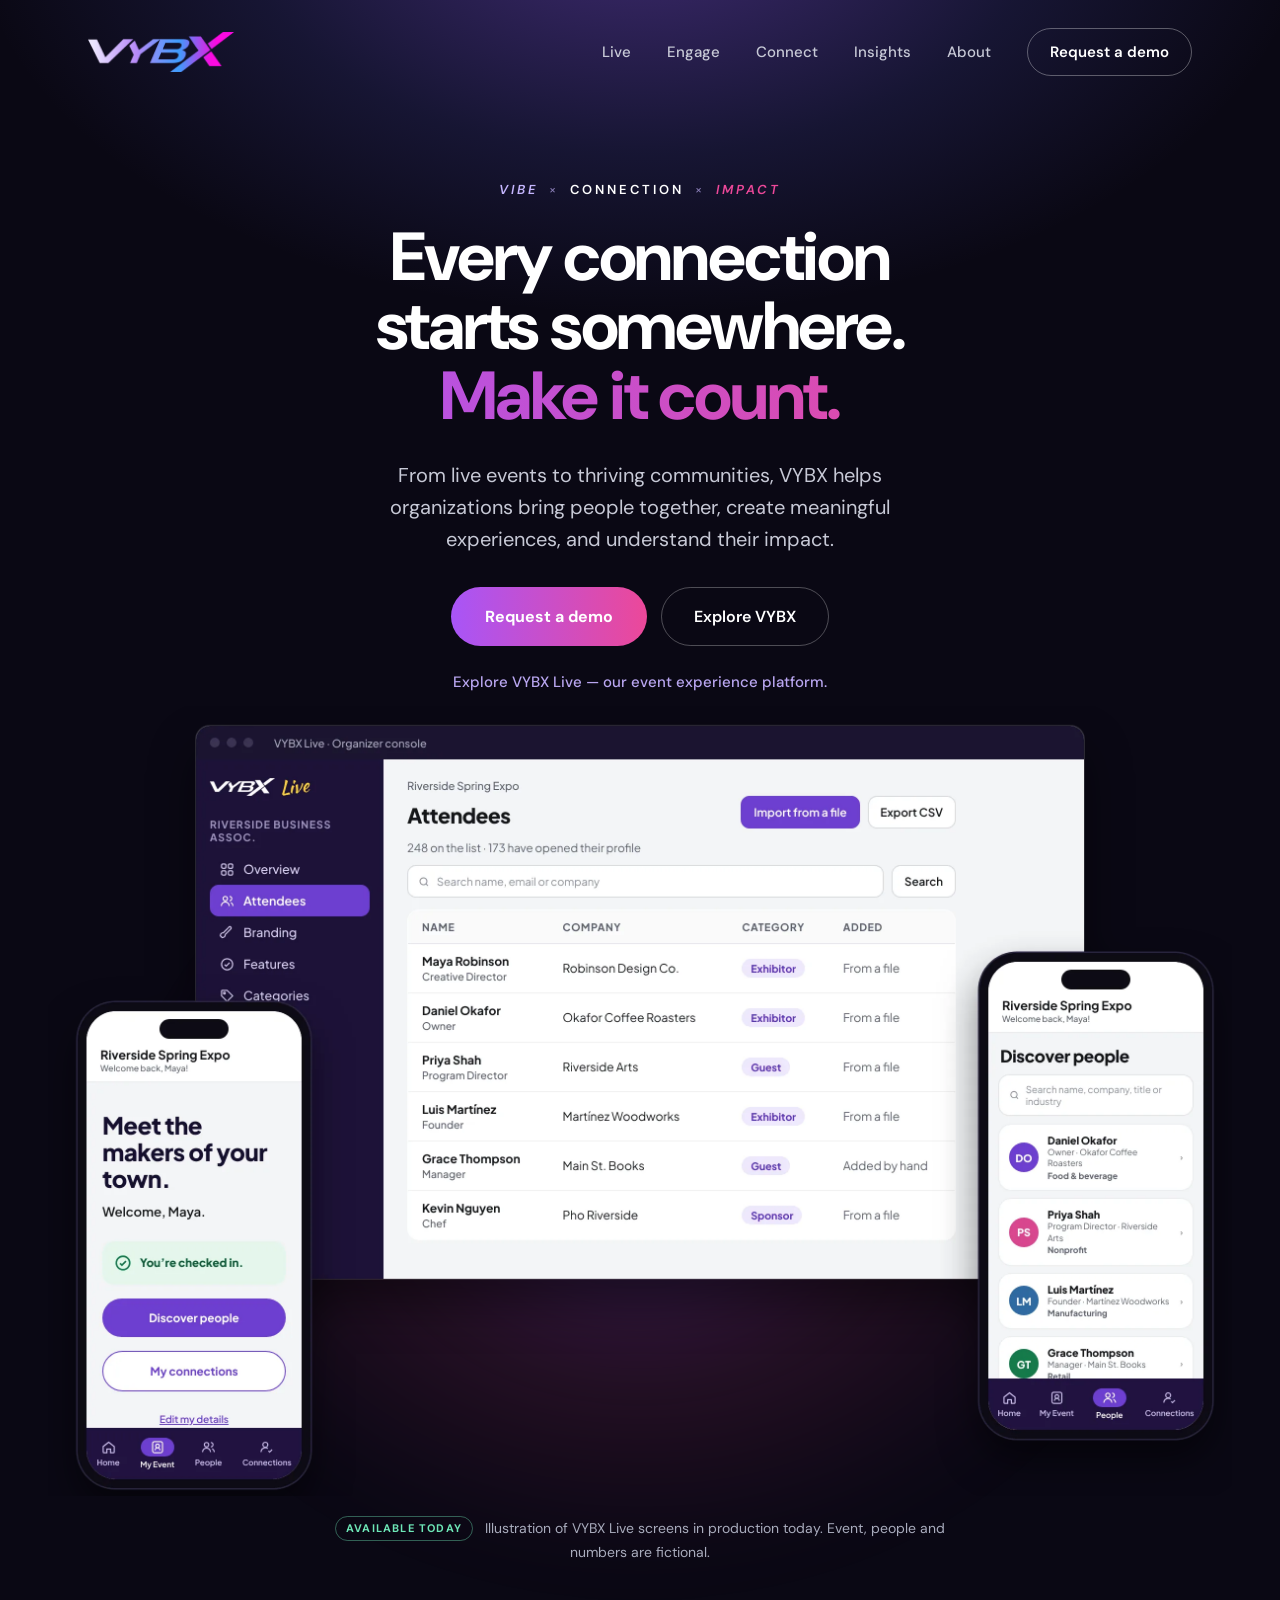
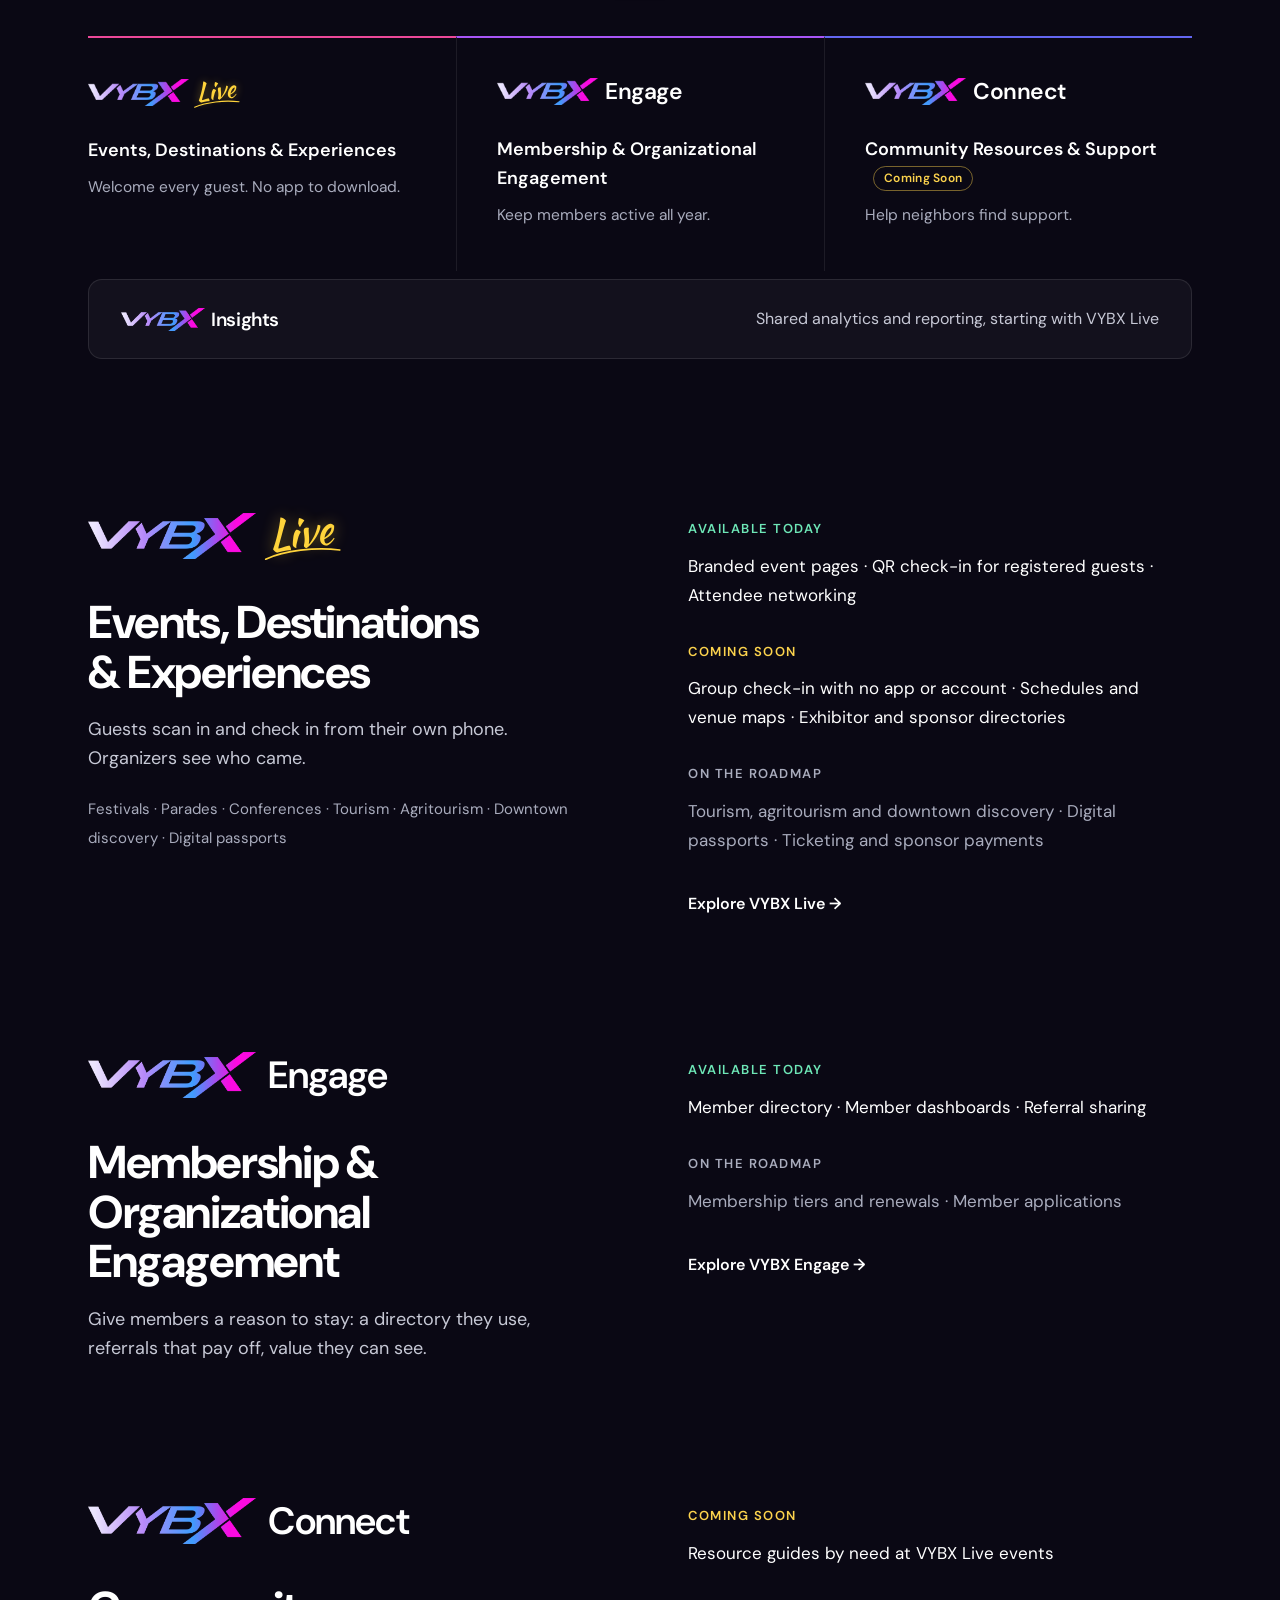
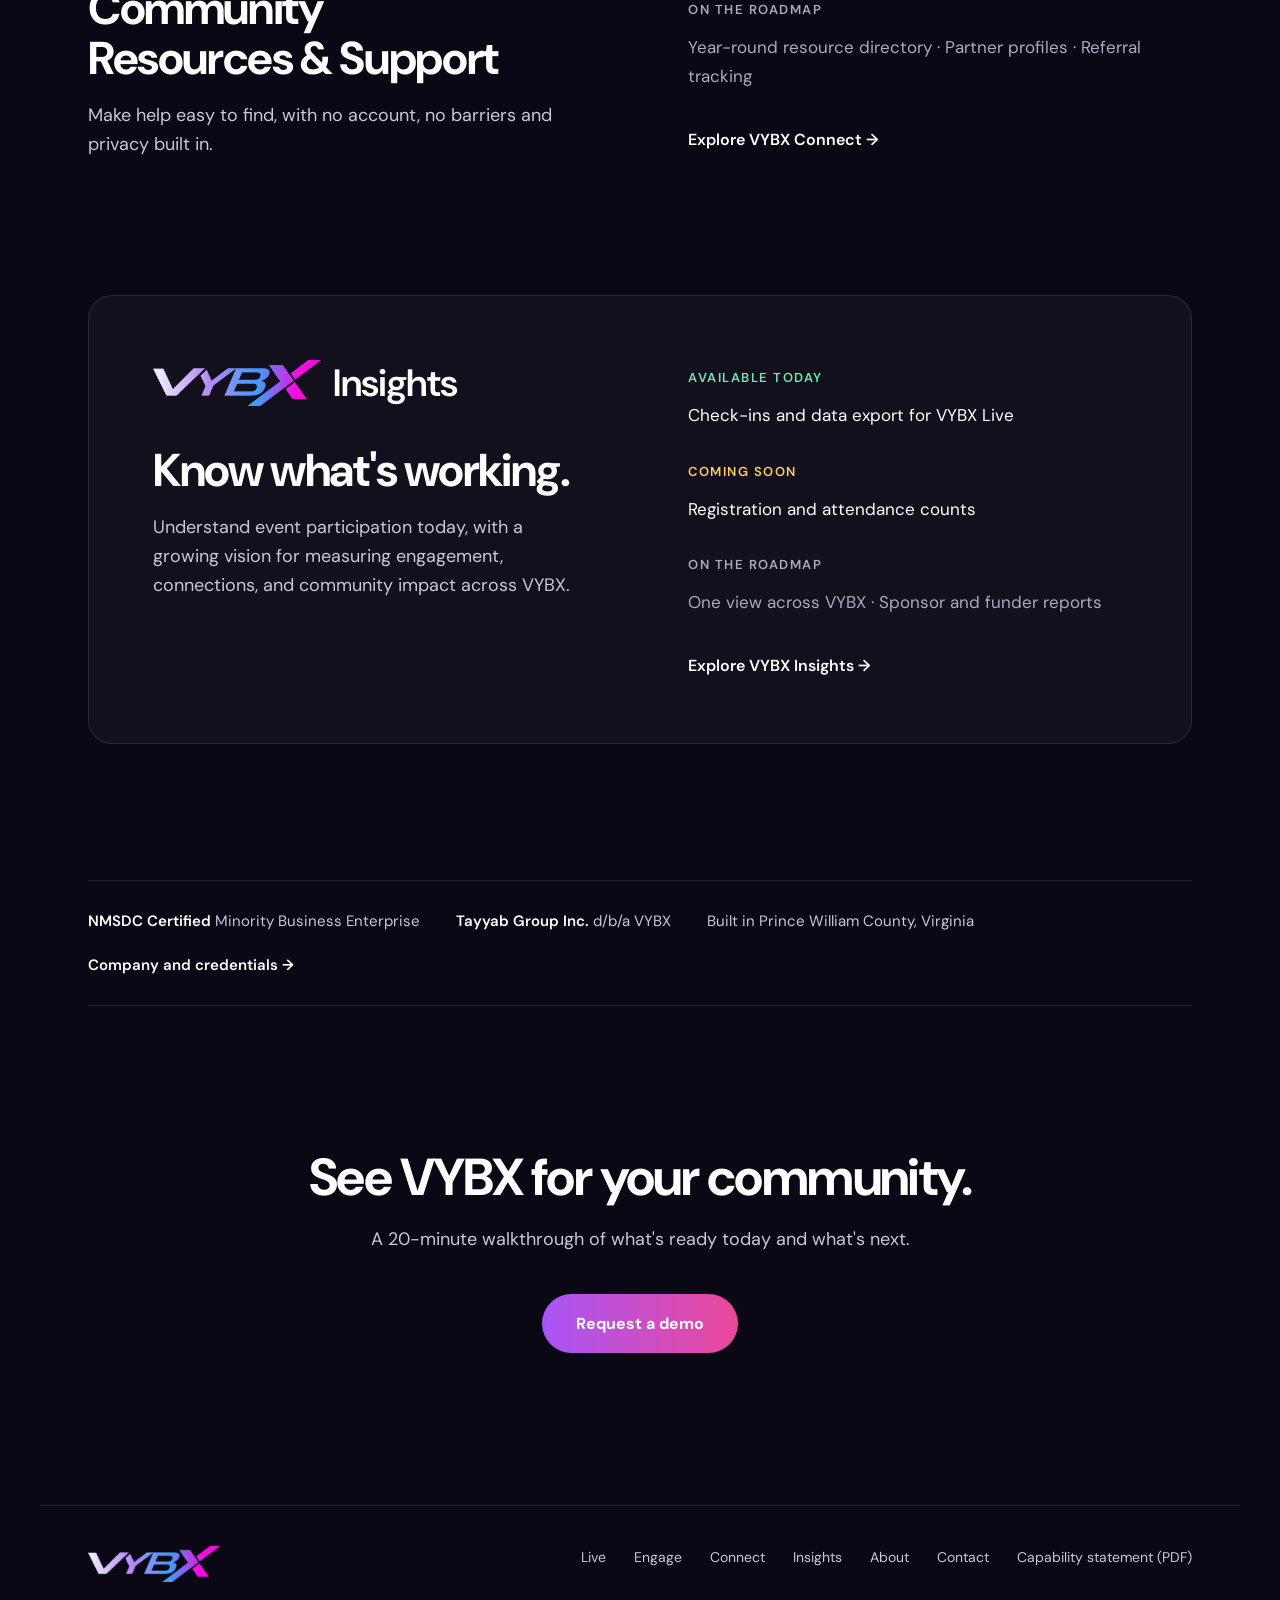
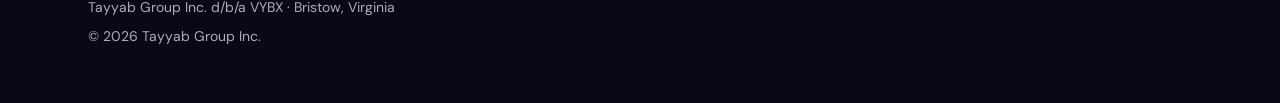
==== index.html @ 50c78f22 "Homepage eyebrow: Vibe × Connection × Impact Co-Authored-By: Claude Opus 5.5 <noreply@anthropic.com>" ====
<!DOCTYPE html>
<html lang="en">
<head>
<meta charset="UTF-8">
<meta name="viewport" content="width=device-width, initial-scale=1.0">
<title>VYBX — Every connection starts somewhere</title>
<meta name="description" content="From live events to thriving communities, VYBX helps organizations bring people together, create meaningful experiences, and understand their impact.">
<link rel="canonical" href="https://www.getvybx.com/">
<meta property="og:site_name" content="VYBX">
<meta property="og:title" content="VYBX — Every connection starts somewhere">
<meta property="og:description" content="From live events to thriving communities, VYBX helps organizations bring people together, create meaningful experiences, and understand their impact.">
<meta property="og:url" content="https://www.getvybx.com/">
<meta property="og:type" content="website">
<meta property="og:image" content="https://www.getvybx.com/og-image.png">
<meta property="og:image:width" content="1200">
<meta property="og:image:height" content="630">
<meta name="twitter:card" content="summary_large_image">
<meta name="twitter:title" content="VYBX — Every connection starts somewhere">
<meta name="twitter:description" content="From live events to thriving communities, VYBX helps organizations bring people together, create meaningful experiences, and understand their impact.">
<meta name="twitter:image" content="https://www.getvybx.com/og-image.png">
<meta name="theme-color" content="#0A0814">
<link rel="preconnect" href="https://fonts.googleapis.com">
<link rel="preconnect" href="https://fonts.gstatic.com" crossorigin>
<link href="https://fonts.googleapis.com/css2?family=DM+Sans:ital,opsz,wght@0,9..40,400;0,9..40,500;0,9..40,600;0,9..40,700;1,9..40,600&family=Kaushan+Script&display=swap" rel="stylesheet">
<link rel="stylesheet" href="/assets/site.css">
</head>
<body>
<a class="skip" href="#main">Skip to content</a>
<header class="site-header">
<div class="wrap">
<a class="brand" href="/" aria-label="VYBX home"><img src="/assets/brand/compact/vybx-main-compact.png" alt="VYBX" width="1200" height="328"></a>
<nav class="nav" aria-label="Main">
<a href="/live/">Live</a>
<a href="/engage/">Engage</a>
<a href="/connect/">Connect</a>
<a href="/insights/">Insights</a>
<a href="/about/">About</a>
<a class="btn-outline" href="/contact/">Request a demo</a>
</nav>
<button class="menu-btn" type="button" aria-label="Open menu" aria-controls="menu" aria-expanded="false" data-menu-open>
<svg width="20" height="14" viewBox="0 0 20 14" aria-hidden="true"><path d="M1 1h18M1 7h18M1 13h18" stroke="currentColor" stroke-width="1.8" stroke-linecap="round" fill="none"/></svg>
</button>
</div>
</header>
<div class="mobile-menu" id="menu" data-open="false" role="dialog" aria-modal="true" aria-label="Menu">
<div class="top">
<a class="brand" href="/" aria-label="VYBX home"><img src="/assets/brand/compact/vybx-main-compact.png" alt="VYBX" width="1200" height="328"></a>
<button class="menu-btn" type="button" aria-label="Close menu" data-menu-close style="display:inline-flex">
<svg width="16" height="16" viewBox="0 0 16 16" aria-hidden="true"><path d="M2 2l12 12M14 2L2 14" stroke="currentColor" stroke-width="1.8" stroke-linecap="round" fill="none"/></svg>
</button>
</div>
<nav aria-label="Mobile">
<a href="/live/"><span class="lockup" style="font-size:24px"><img src="/assets/brand/compact/vybx-main-compact.png" alt="VYBX"><span class="live-word"><span>Live</span><svg viewBox="0 0 100 16" preserveAspectRatio="none" aria-hidden="true"><path d="M3 12 C 28 3, 66 1, 97 7" fill="none" stroke="currentColor" stroke-width="2.2" stroke-linecap="round"/></svg></span></span><small>Events, Destinations &amp; Experiences</small></a>
<a href="/engage/"><span class="lockup" style="font-size:24px"><img src="/assets/brand/compact/vybx-main-compact.png" alt="VYBX"><span class="name">Engage</span></span><small>Membership &amp; Organizational Engagement</small></a>
<a href="/connect/"><span class="lockup" style="font-size:24px"><img src="/assets/brand/compact/vybx-main-compact.png" alt="VYBX"><span class="name">Connect</span></span><small>Community Resources &amp; Support</small></a>
<a href="/insights/"><span class="lockup" style="font-size:24px"><img src="/assets/brand/compact/vybx-main-compact.png" alt="VYBX"><span class="name">Insights</span></span><small>Shared analytics and reporting</small></a>
<a href="/about/">About VYBX</a>
</nav>
<a class="btn" href="/contact/" style="display:flex;height:56px;margin-top:24px">Request a demo</a>
</div>
<main id="main">

<section class="hero">
<div class="wrap">
<p class="eyebrow vce" aria-label="Vibe times connection times impact"><em class="v">Vibe</em><span class="x" aria-hidden="true">×</span><span class="c">Connection</span><span class="x" aria-hidden="true">×</span><em class="i">Impact</em></p>
<h1>Every connection starts somewhere.<span class="grad">Make it count.</span></h1>
<p class="lede">From live events to thriving communities, VYBX helps organizations bring people together, create meaningful experiences, and understand their impact.</p>
<div class="actions">
<a class="btn" href="/contact/">Request a demo</a>
<a class="btn-ghost" href="#solutions">Explore VYBX</a>
</div>
</div>
</section>

<section class="showcase" aria-label="VYBX Live product illustration">
<div class="wrap">
<p class="showcase-intro">Explore VYBX Live — our event experience platform.</p>
<figure>
<picture>
<source media="(max-width: 860px)" srcset="/assets/showcase/mob.webp" width="1520" height="1240">
<img src="/assets/showcase/desk.webp" width="2400" height="1600" alt="VYBX Live organizer attendee list with import, export and categories, beside phones showing an attendee's checked-in event home and the Discover people directory" fetchpriority="high" decoding="async">
</picture>
<figcaption><span class="cap-tag">Available Today</span> Illustration of VYBX Live screens in production today. Event, people and numbers are fictional.</figcaption>
</figure>
</div>
</section>

<section class="platform" id="solutions" aria-label="VYBX solutions">
<div class="wrap">
<div class="strip">
<a class="c-live" href="/live/"><span class="lockup"><img src="/assets/brand/compact/vybx-main-compact.png" alt="VYBX"><span class="live-word"><span>Live</span><svg viewBox="0 0 100 16" preserveAspectRatio="none" aria-hidden="true"><path d="M3 12 C 28 3, 66 1, 97 7" fill="none" stroke="currentColor" stroke-width="2.2" stroke-linecap="round"/></svg></span></span><p class="t">Events, Destinations &amp; Experiences</p><p class="d">Welcome every guest. No app to download.</p></a>
<a class="c-engage" href="/engage/"><span class="lockup"><img src="/assets/brand/compact/vybx-main-compact.png" alt="VYBX"><span class="name">Engage</span></span><p class="t">Membership &amp; Organizational Engagement</p><p class="d">Keep members active all year.</p></a>
<a class="c-connect" href="/connect/"><span class="lockup"><img src="/assets/brand/compact/vybx-main-compact.png" alt="VYBX"><span class="name">Connect</span></span><p class="t">Community Resources &amp; Support <span class="tag soon">Coming Soon</span></p><p class="d">Help neighbors find support.</p></a>
</div>
<a class="insights-bar" href="/insights/"><span class="lockup" style="font-size:20px"><img src="/assets/brand/compact/vybx-main-compact.png" alt="VYBX"><span class="name">Insights</span></span><span class="d">Shared analytics and reporting, starting with VYBX Live</span></a>
</div>
</section>

<section class="solution" id="live">
<div class="wrap">
<div>
<span class="lockup"><img src="/assets/brand/compact/vybx-main-compact.png" alt="VYBX"><span class="live-word"><span>Live</span><svg viewBox="0 0 100 16" preserveAspectRatio="none" aria-hidden="true"><path d="M3 12 C 28 3, 66 1, 97 7" fill="none" stroke="currentColor" stroke-width="2.2" stroke-linecap="round"/></svg></span></span>
<h2>Events, Destinations &amp; Experiences</h2>
<p class="lede">Guests scan in and check in from their own phone. Organizers see who came.</p>
<p class="uses">Festivals · Parades · Conferences · Tourism · Agritourism · Downtown discovery · Digital passports</p>
</div>
<div class="status">
<p class="label today">Available Today</p>
<p class="line">Branded event pages · QR check-in for registered guests · Attendee networking</p>
<div class="gap"></div>
<p class="label soon">Coming Soon</p>
<p class="line">Group check-in with no app or account · Schedules and venue maps · Exhibitor and sponsor directories</p>
<div class="gap"></div>
<p class="label next">On the Roadmap</p>
<p class="line next">Tourism, agritourism and downtown discovery · Digital passports · Ticketing and sponsor payments</p>
<a class="text-link more" href="/live/">Explore VYBX Live →</a>
</div>
</div>
</section>

<section class="solution" id="engage">
<div class="wrap">
<div>
<span class="lockup"><img src="/assets/brand/compact/vybx-main-compact.png" alt="VYBX"><span class="name">Engage</span></span>
<h2>Membership &amp; Organizational Engagement</h2>
<p class="lede">Give members a reason to stay: a directory they use, referrals that pay off, value they can see.</p>
</div>
<div class="status">
<p class="label today">Available Today</p>
<p class="line">Member directory · Member dashboards · Referral sharing</p>
<div class="gap"></div>
<p class="label next">On the Roadmap</p>
<p class="line next">Membership tiers and renewals · Member applications</p>
<a class="text-link more" href="/engage/">Explore VYBX Engage →</a>
</div>
</div>
</section>

<section class="solution" id="connect">
<div class="wrap">
<div>
<span class="lockup"><img src="/assets/brand/compact/vybx-main-compact.png" alt="VYBX"><span class="name">Connect</span></span>
<h2>Community Resources &amp; Support</h2>
<p class="lede">Make help easy to find, with no account, no barriers and privacy built in.</p>
</div>
<div class="status">
<p class="label soon">Coming Soon</p>
<p class="line">Resource guides by need at VYBX Live events</p>
<div class="gap"></div>
<p class="label next">On the Roadmap</p>
<p class="line next">Year-round resource directory · Partner profiles · Referral tracking</p>
<a class="text-link more" href="/connect/">Explore VYBX Connect →</a>
</div>
</div>
</section>

<section class="solution" id="insights">
<div class="wrap panel" style="max-width:1104px">
<div>
<span class="lockup"><img src="/assets/brand/compact/vybx-main-compact.png" alt="VYBX"><span class="name">Insights</span></span>
<h2>Know what's working.</h2>
<p class="lede">Understand event participation today, with a growing vision for measuring engagement, connections, and community impact across VYBX.</p>
</div>
<div class="status">
<p class="label today">Available Today</p>
<p class="line">Check-ins and data export for VYBX Live</p>
<div class="gap"></div>
<p class="label soon">Coming Soon</p>
<p class="line">Registration and attendance counts</p>
<div class="gap"></div>
<p class="label next">On the Roadmap</p>
<p class="line next">One view across VYBX · Sponsor and funder reports</p>
<a class="text-link more" href="/insights/">Explore VYBX Insights →</a>
</div>
</div>
</section>

<section class="creds" aria-label="Company credentials">
<div class="wrap">
<div>
<ul>
<li><strong>NMSDC Certified</strong> Minority Business Enterprise</li>
<li><strong>Tayyab Group Inc.</strong> d/b/a VYBX</li>
<li>Built in Prince William County, Virginia</li>
</ul>
<a class="text-link" href="/about/" style="font-size:15px">Company and credentials →</a>
</div>
</div>
</section>

<section class="closing">
<div class="wrap">
<h2>See VYBX for your community.</h2>
<p>A 20-minute walkthrough of what's ready today and what's next.</p>
<a class="btn" href="/contact/">Request a demo</a>
</div>
</section>

</main>
<footer class="site-footer">
<div class="wrap">
<div class="who">
<img src="/assets/brand/compact/vybx-main-compact.png" alt="VYBX">
<p>Tayyab Group Inc. d/b/a VYBX · Bristow, Virginia</p>
<p style="margin-top:6px">© 2026 Tayyab Group Inc.</p>
</div>
<nav aria-label="Footer">
<a href="/live/">Live</a>
<a href="/engage/">Engage</a>
<a href="/connect/">Connect</a>
<a href="/insights/">Insights</a>
<a href="/about/">About</a>
<a href="/contact/">Contact</a>
<a href="/capability-statement.pdf">Capability statement (PDF)</a>
</nav>
</div>
</footer>
<script>
(function () {
  var menu = document.getElementById('menu');
  var openBtn = document.querySelector('[data-menu-open]');
  var closeBtn = document.querySelector('[data-menu-close]');
  function set(open) {
    menu.setAttribute('data-open', open ? 'true' : 'false');
    openBtn.setAttribute('aria-expanded', open ? 'true' : 'false');
    document.body.style.overflow = open ? 'hidden' : '';
    (open ? closeBtn : openBtn).focus();
  }
  openBtn.addEventListener('click', function () { set(true); });
  closeBtn.addEventListener('click', function () { set(false); });
  menu.addEventListener('click', function (e) { if (e.target.closest('a')) set(false); });
  document.addEventListener('keydown', function (e) { if (e.key === 'Escape' && menu.getAttribute('data-open') === 'true') set(false); });
})();
</script>
</body>
</html>
---- assets/site.css ----
/* VYBX marketing site — shared styles */
*, *::before, *::after { box-sizing: border-box; }
html { -webkit-text-size-adjust: 100%; scroll-behavior: smooth; }
body {
  margin: 0;
  font-family: 'DM Sans', system-ui, -apple-system, 'Segoe UI', sans-serif;
  color: #ffffff;
  background: #0A0814;
  line-height: 1.6;
}
body::before {
  content: ""; position: absolute; inset: 0 0 auto 0; height: 900px; z-index: -1; pointer-events: none;
  background: radial-gradient(ellipse 70% 60% at 50% -10%, rgba(139,92,246,0.42) 0%, rgba(99,102,241,0.14) 45%, transparent 75%);
}
img { max-width: 100%; }
a { color: #C7C9D6; text-decoration: none; }
a:hover { color: #ffffff; }
a:focus-visible, button:focus-visible { outline: 2px solid #C4B5FD; outline-offset: 3px; border-radius: 6px; }
h1, h2, h3 { margin: 0; text-wrap: balance; }
p { margin: 0; }

.wrap { max-width: 1200px; margin: 0 auto; padding: 0 48px; }
.muted { color: #C7C9D6; }
.quiet { color: #A9ACBD; }
.skip { position: absolute; left: -9999px; top: 8px; background: #fff; color: #14101F; padding: 10px 16px; border-radius: 8px; z-index: 10; }
.skip:focus { left: 16px; }

/* Header */
.site-header .wrap { display: flex; align-items: center; justify-content: space-between; gap: 24px; padding-top: 28px; padding-bottom: 28px; }
.brand img { height: 40px; width: auto; display: block; }
.nav { display: flex; align-items: center; gap: 36px; font-size: 15px; font-weight: 500; }
.nav a[aria-current="page"] { color: #ffffff; }
.btn-outline { color: #ffffff; padding: 11px 22px; border-radius: 999px; border: 1px solid rgba(255,255,255,0.32); font-weight: 600; }
.btn-outline:hover { border-color: rgba(255,255,255,0.6); }
.menu-btn { display: none; width: 48px; height: 48px; border-radius: 999px; border: 1px solid rgba(255,255,255,0.22); background: transparent; color: #fff; align-items: center; justify-content: center; cursor: pointer; }
.menu-btn svg { display: block; }

/* Mobile menu */
.mobile-menu { display: none; }
.mobile-menu[data-open="true"] { display: flex; }
.mobile-menu { position: fixed; inset: 0; z-index: 20; background: #0A0814; flex-direction: column; padding: 20px 20px 32px 24px; overflow-y: auto; }
.mobile-menu .top { display: flex; align-items: center; justify-content: space-between; }
.mobile-menu nav { margin-top: 28px; display: flex; flex-direction: column; flex: 1; }
.mobile-menu nav a { padding: 20px 0; border-bottom: 1px solid rgba(255,255,255,0.10); color: #fff; }
.mobile-menu nav a:last-child { border-bottom: 0; }
.mobile-menu nav small { display: block; margin-top: 10px; font-size: 15px; color: #A9ACBD; }

/* Lockups */
.lockup { display: inline-flex; align-items: center; gap: 0.3em; line-height: 1; font-size: 24px; }
.lockup img { height: 1.15em; width: auto; display: block; }
.lockup .name { font-weight: 600; letter-spacing: -0.02em; font-size: 0.95em; }
.live-word { position: relative; display: inline-block; color: #FFD43B; padding-bottom: 0.18em; }
.live-word span { display: block; font-family: 'Kaushan Script', 'Brush Script MT', cursive; font-size: 1.05em; line-height: 1; transform: rotate(-6deg); text-shadow: 0 0 0.35em rgba(255,212,59,0.45); }
.live-word svg { position: absolute; left: -8%; bottom: 0; width: 122%; height: 0.32em; transform: rotate(-4deg); }

/* Buttons */
.btn { display: inline-flex; align-items: center; justify-content: center; gap: 8px; color: #fff; padding: 17px 34px; border-radius: 999px; background: linear-gradient(90deg, #A855F7, #EC4899); font-size: 16px; font-weight: 700; }
.btn:hover { color: #fff; filter: brightness(1.08); }
.text-link { font-size: 16px; font-weight: 600; color: #fff; }

/* Hero */
.hero { text-align: center; padding: 112px 0 104px; }
.hero .wrap { max-width: 920px; }
.eyebrow { font-size: 13px; font-weight: 600; letter-spacing: 2px; text-transform: uppercase; color: #B9A6F0; margin-bottom: 28px; }
.hero h1 { font-size: 76px; font-weight: 700; letter-spacing: -0.033em; line-height: 1.02; margin-bottom: 28px; }
.hero .lede { max-width: 600px; margin: 0 auto 44px; font-size: 20px; color: #C7C9D6; }
.actions { display: flex; flex-wrap: wrap; justify-content: center; align-items: center; gap: 28px; }

/* Platform strip */
.platform { padding-bottom: 152px; }
.strip { display: grid; grid-template-columns: repeat(3, minmax(0, 1fr)); border-top: 1px solid rgba(255,255,255,0.12); }
.strip a { display: block; padding: 40px 40px 44px; color: #fff; margin-top: -1px; }
.strip a:first-child { padding-left: 0; }
.strip a:last-child { padding-right: 0; }
.strip a + a { border-left: 1px solid rgba(255,255,255,0.08); }
.strip .t { margin: 22px 0 10px; font-size: 18px; font-weight: 600; }
.strip .d { font-size: 15.5px; color: #A9ACBD; }
.c-live { border-top: 2px solid #EC4899; }
.c-engage { border-top: 2px solid #A855F7; }
.c-connect { border-top: 2px solid #6366F1; }
.insights-bar { margin-top: 8px; padding: 26px 32px; border-radius: 14px; background: rgba(255,255,255,0.04); border: 1px solid rgba(255,255,255,0.10); display: flex; flex-wrap: wrap; align-items: center; justify-content: space-between; gap: 16px; color: #fff; }
.insights-bar span.d { font-size: 16px; color: #C7C9D6; }

/* Solution summary sections (home) */
.solution { padding-bottom: 136px; }
.solution .wrap { display: grid; grid-template-columns: repeat(2, minmax(0, 1fr)); gap: 96px; align-items: start; }
.solution .lockup { font-size: 40px; }
.solution h2 { margin: 32px 0 18px; font-size: 46px; font-weight: 700; letter-spacing: -0.03em; line-height: 1.08; }
.solution .lede { font-size: 18px; color: #C7C9D6; }
.solution .uses { margin-top: 22px; font-size: 15px; line-height: 1.9; color: #A9ACBD; }
.status { padding-top: 8px; }
.label { font-size: 13px; font-weight: 600; letter-spacing: 1.5px; text-transform: uppercase; margin-bottom: 12px; }
.label.today { color: #6EE7B7; }
.label.next { color: #A9ACBD; }
.label.soon { color: #FCD34D; }
.tag { display: inline-block; margin-left: 8px; padding: 2px 10px; border-radius: 999px; font-size: 12px; font-weight: 600; letter-spacing: 0.3px; vertical-align: 2px; white-space: nowrap; }
.tag.soon { color: #FCD34D; border: 1px solid rgba(252,211,77,0.45); }
.pillar { padding-bottom: 104px; }
.pillar-num { font-size: 14px; font-weight: 700; letter-spacing: 2px; color: #F9A8D4; margin-bottom: 14px; }
.pillar h2 { max-width: 760px; }
.pillar-line { font-size: 18px; color: #C7C9D6; margin-bottom: 36px; }
.tri { display: grid; grid-template-columns: repeat(3, minmax(0, 1fr)); gap: 48px; padding-top: 28px; border-top: 1px solid rgba(255,255,255,0.12); }
.tri .list li { padding: 12px 0; }
.status p.line { font-size: 17px; line-height: 1.7; }
.status p.line.next { color: #A9ACBD; }
.status .gap { height: 32px; }
.status .more { display: inline-block; margin-top: 36px; }

/* Panel */
.panel { padding: 64px; border-radius: 24px; background: rgba(255,255,255,0.035); border: 1px solid rgba(255,255,255,0.10); }

/* Credentials strip */
.creds { padding-bottom: 120px; }
.creds .wrap > div { display: flex; flex-wrap: wrap; align-items: center; justify-content: space-between; gap: 20px 40px; padding: 28px 0; border-top: 1px solid rgba(255,255,255,0.10); border-bottom: 1px solid rgba(255,255,255,0.10); }
.creds ul { list-style: none; margin: 0; padding: 0; display: flex; flex-wrap: wrap; gap: 12px 36px; font-size: 15px; color: #C7C9D6; }
.creds li strong { color: #fff; font-weight: 600; }

/* Closing CTA */
.closing { text-align: center; padding: 24px 0 152px; }
.closing .wrap { max-width: 760px; }
.closing h2 { font-size: 52px; font-weight: 700; letter-spacing: -0.03em; line-height: 1.06; margin-bottom: 20px; }
.closing p { font-size: 18px; color: #C7C9D6; margin-bottom: 40px; }

/* Inner pages */
.page-hero { padding: 88px 0 96px; }
.page-hero h1 { max-width: 900px; }
.page-hero .lockup { font-size: 48px; }
.page-hero h1 { margin: 36px 0 22px; font-size: 64px; font-weight: 700; letter-spacing: -0.033em; line-height: 1.04; }
.page-hero .lede { font-size: 20px; color: #C7C9D6; max-width: 680px; }
.page-hero .uses { margin-top: 24px; font-size: 16px; color: #A9ACBD; line-height: 1.9; }
.page-hero .actions { justify-content: flex-start; margin-top: 40px; }
.section { padding-bottom: 120px; }
.cols { display: grid; grid-template-columns: repeat(2, minmax(0, 1fr)); gap: 96px; align-items: start; }
.section h2 { font-size: 36px; font-weight: 700; letter-spacing: -0.025em; line-height: 1.12; margin-bottom: 16px; }
.list { list-style: none; margin: 0; padding: 0; font-size: 17px; line-height: 1.5; }
.list li { padding: 16px 0; border-bottom: 1px solid rgba(255,255,255,0.08); }
.list li:last-child { border-bottom: 0; }
.list li b { display: block; font-weight: 600; margin-bottom: 2px; }
.list li span { color: #A9ACBD; font-size: 15.5px; }
.list.next li { color: #A9ACBD; }
.facts { display: grid; grid-template-columns: repeat(2, minmax(0, 1fr)); gap: 32px 48px; }
.facts h3 { font-size: 13px; font-weight: 600; letter-spacing: 1.5px; text-transform: uppercase; color: #B9A6F0; margin-bottom: 10px; }
.facts p { font-size: 17px; line-height: 1.6; }
.note { margin-top: 40px; font-size: 14px; color: #A9ACBD; }

/* Footer */
.site-footer .wrap { padding-top: 40px; padding-bottom: 56px; border-top: 1px solid rgba(255,255,255,0.10); display: flex; flex-wrap: wrap; align-items: flex-start; justify-content: space-between; gap: 28px; font-size: 14px; color: #A9ACBD; }
.site-footer .who img { height: 36px; width: auto; display: block; margin-bottom: 14px; }
.site-footer nav { display: flex; flex-wrap: wrap; gap: 12px 28px; }

/* Phones and small tablets */
@media (max-width: 860px) {
  .wrap { padding: 0 24px; }
  .site-header .wrap { padding: 20px 20px 20px 24px; }
  .brand img { height: 34px; }
  .nav { display: none; }
  .menu-btn { display: inline-flex; }
  .hero { text-align: left; padding: 56px 0 80px; }
  .eyebrow { font-size: 12px; margin-bottom: 20px; }
  .hero h1 { font-size: 44px; letter-spacing: -0.03em; margin-bottom: 20px; }
  .hero .lede { font-size: 17px; margin: 0 0 36px; }
  .actions { flex-direction: column; align-items: stretch; gap: 8px; }
  .actions .btn { height: 56px; padding: 0 24px; }
  .actions .text-link { text-align: center; padding: 14px 0; }
  .platform { padding-bottom: 96px; }
  .strip { grid-template-columns: minmax(0, 1fr); border-top: 0; }
  .strip a, .strip a:first-child, .strip a:last-child { padding: 24px 0; }
  .strip a + a { border-left: 0; }
  .strip .t { margin: 12px 0 0; font-size: 16px; }
  .strip .d { display: none; }
  .insights-bar { padding: 20px; flex-direction: column; align-items: flex-start; gap: 10px; }
  .insights-bar span.d { font-size: 14.5px; }
  .solution { padding-bottom: 96px; }
  .solution .wrap, .cols, .facts, .tri { grid-template-columns: minmax(0, 1fr); gap: 36px; }
  .pillar { padding-bottom: 72px; }
  .pillar-line { font-size: 16.5px; margin-bottom: 24px; }
  .solution .lockup { font-size: 32px; }
  .solution h2 { margin: 26px 0 14px; font-size: 32px; }
  .solution .lede { font-size: 16.5px; }
  .status p.line { font-size: 16px; }
  .panel { padding: 32px 24px; border-radius: 20px; }
  .wrap.panel { margin-left: 16px; margin-right: 16px; }
  .creds { padding-bottom: 88px; }
  .creds ul { flex-direction: column; gap: 10px; }
  .closing { text-align: center; padding-bottom: 96px; }
  .closing h2 { font-size: 34px; }
  .closing p { font-size: 16.5px; margin-bottom: 32px; }
  .closing .btn { display: flex; height: 56px; }
  .page-hero { padding: 48px 0 72px; }
  .page-hero .lockup { font-size: 34px; }
  .page-hero h1 { margin: 26px 0 16px; font-size: 38px; }
  .page-hero .lede { font-size: 17px; }
  .section { padding-bottom: 88px; }
  .section h2 { font-size: 28px; }
  .list { font-size: 16px; }
  .site-footer .wrap { flex-direction: column; padding: 36px 24px 48px; }
}

/* v2 hero + showcase */
.brand img { width: auto; }
.hero { padding: 72px 0 24px; }
@media (min-width: 861px) {
  .hero .eyebrow { margin-bottom: 22px; }
  .hero h1 { font-size: 68px; margin-bottom: 22px; }
  .hero .lede { margin-bottom: 32px; }
}
.hero h1 .grad { display: block; background: linear-gradient(90deg, #A855F7, #EC4899); -webkit-background-clip: text; background-clip: text; color: transparent; padding-bottom: 6px; }
.hero .actions { display: flex; gap: 14px; justify-content: center; flex-wrap: wrap; }
.btn-ghost { display: inline-flex; align-items: center; justify-content: center; color: #fff; padding: 16px 32px; border-radius: 999px; border: 1px solid rgba(255,255,255,0.28); font-size: 16px; font-weight: 600; }
.btn-ghost:hover { color: #fff; border-color: rgba(255,255,255,0.6); background: rgba(255,255,255,0.04); }
.showcase { padding: 0 0 72px; position: relative; }
.showcase .wrap { max-width: 1320px; }
.showcase-intro { position: relative; z-index: 1; text-align: center; font-size: 15px; font-weight: 500; color: #B9A6F0; margin: 0 0 12px; }
.showcase figure { margin: 0; position: relative; }
.showcase figure::before { content: ""; position: absolute; inset: 10% 8% 0; background: radial-gradient(closest-side, rgba(168,85,247,0.32), rgba(236,72,153,0.12), transparent); filter: blur(40px); z-index: 0; }
.showcase img { position: relative; z-index: 1; display: block; width: 100%; height: auto; }
.showcase figcaption { position: relative; z-index: 1; margin: 20px auto 0; text-align: center; font-size: 14px; color: #A9ACBD; max-width: 640px; }
.cap-tag { display: inline-block; margin-right: 8px; padding: 3px 10px; border-radius: 999px; border: 1px solid rgba(110,231,183,0.4); color: #6EE7B7; font-size: 11px; font-weight: 700; letter-spacing: 1.2px; text-transform: uppercase; vertical-align: 1px; }
#solutions { scroll-margin-top: 90px; }
@media (max-width: 860px) {
  .hero { padding: 44px 0 32px; }
  .showcase-intro { text-align: left; font-size: 14px; margin-bottom: 4px; }
  .hero .actions { justify-content: flex-start; }
  .hero .actions .btn-ghost { height: 56px; }
  .showcase { padding-bottom: 48px; }
  .showcase figcaption { text-align: left; font-size: 13px; }
}

/* Eyebrow: Vibe × Connection × Impact */
.eyebrow.vce { display: inline-flex; align-items: baseline; justify-content: center; gap: 0; letter-spacing: 3px; font-weight: 600; white-space: nowrap; }
.vce em { font-style: italic; }
.vce .v { color: #C4B5FD; }
.vce .c { color: #FFFFFF; }
.vce .i { color: #EC4899; }
.vce .x { color: #8B7FB8; font-weight: 400; letter-spacing: 0; margin: 0 14px 0 11px; }
@media (max-width: 860px) {
  .eyebrow.vce { font-size: 11.5px; letter-spacing: 2.4px; }
  .vce .x { margin: 0 9px 0 7px; }
}
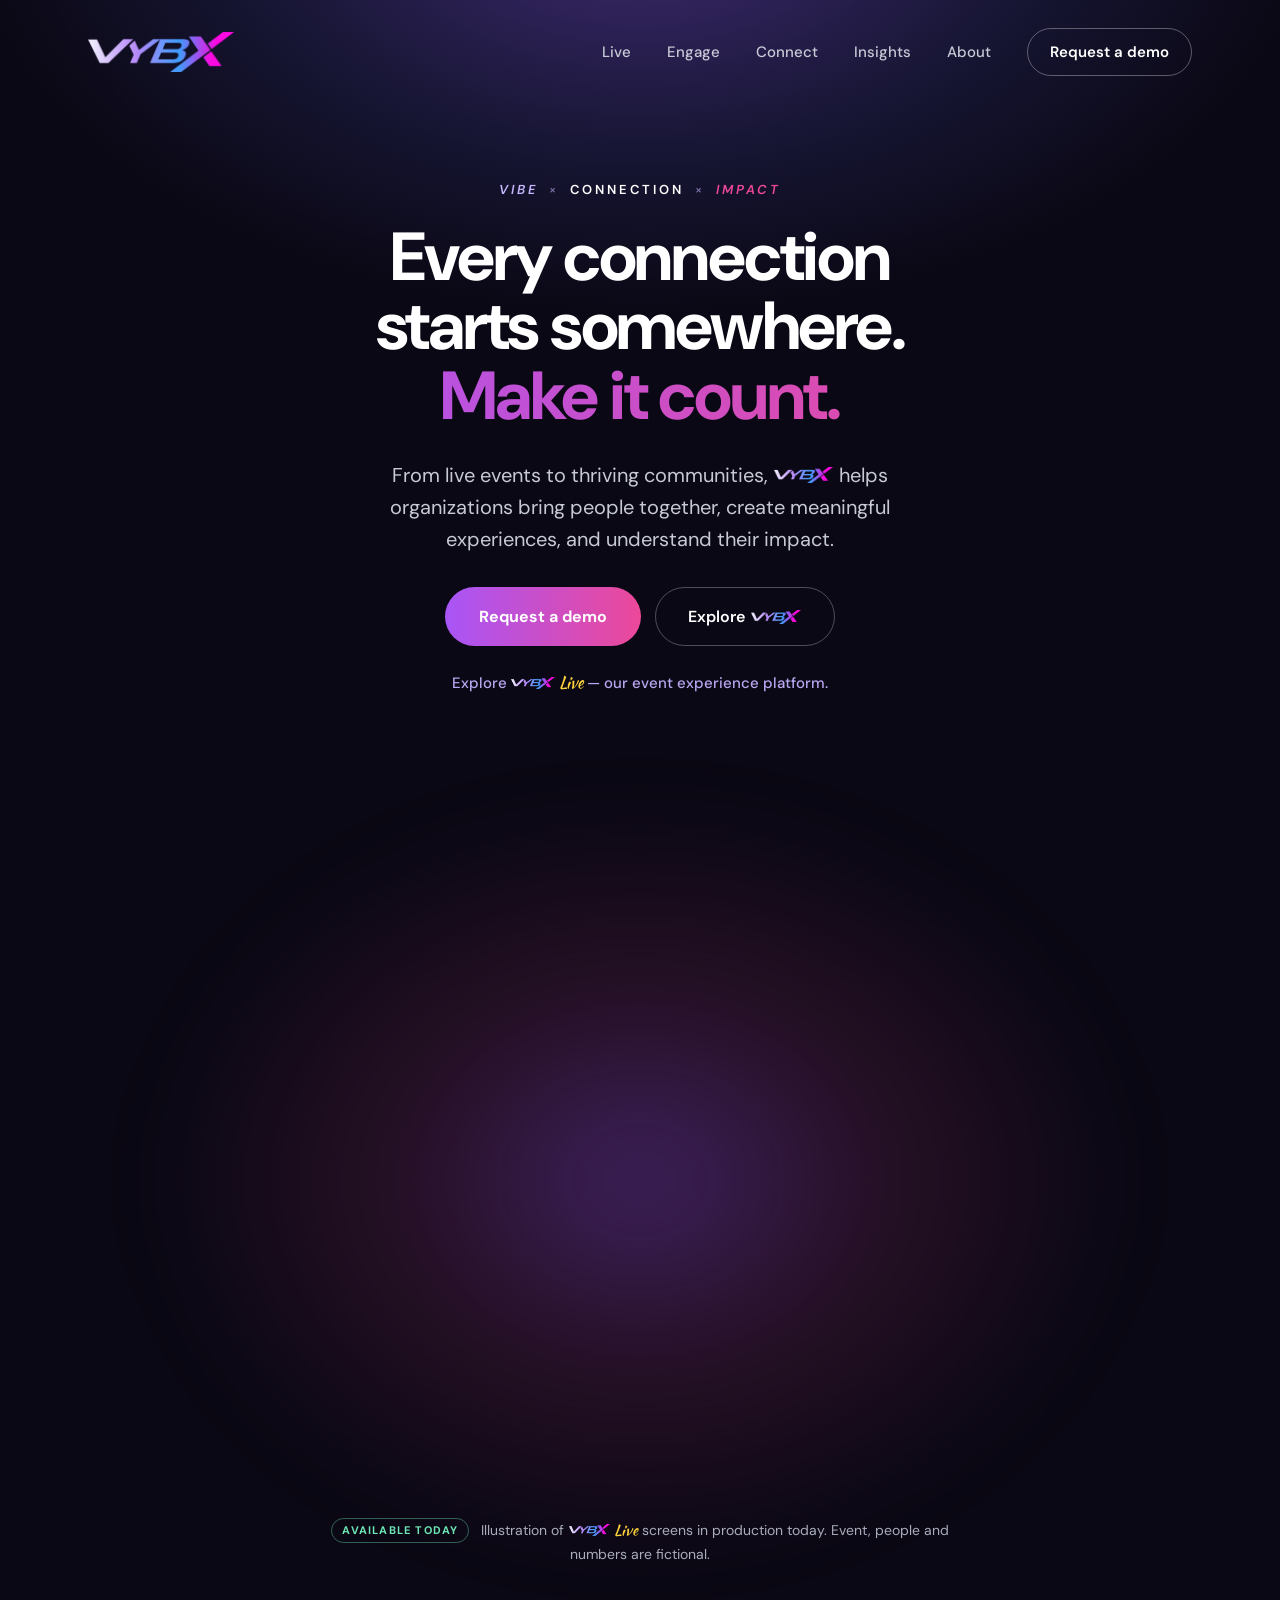
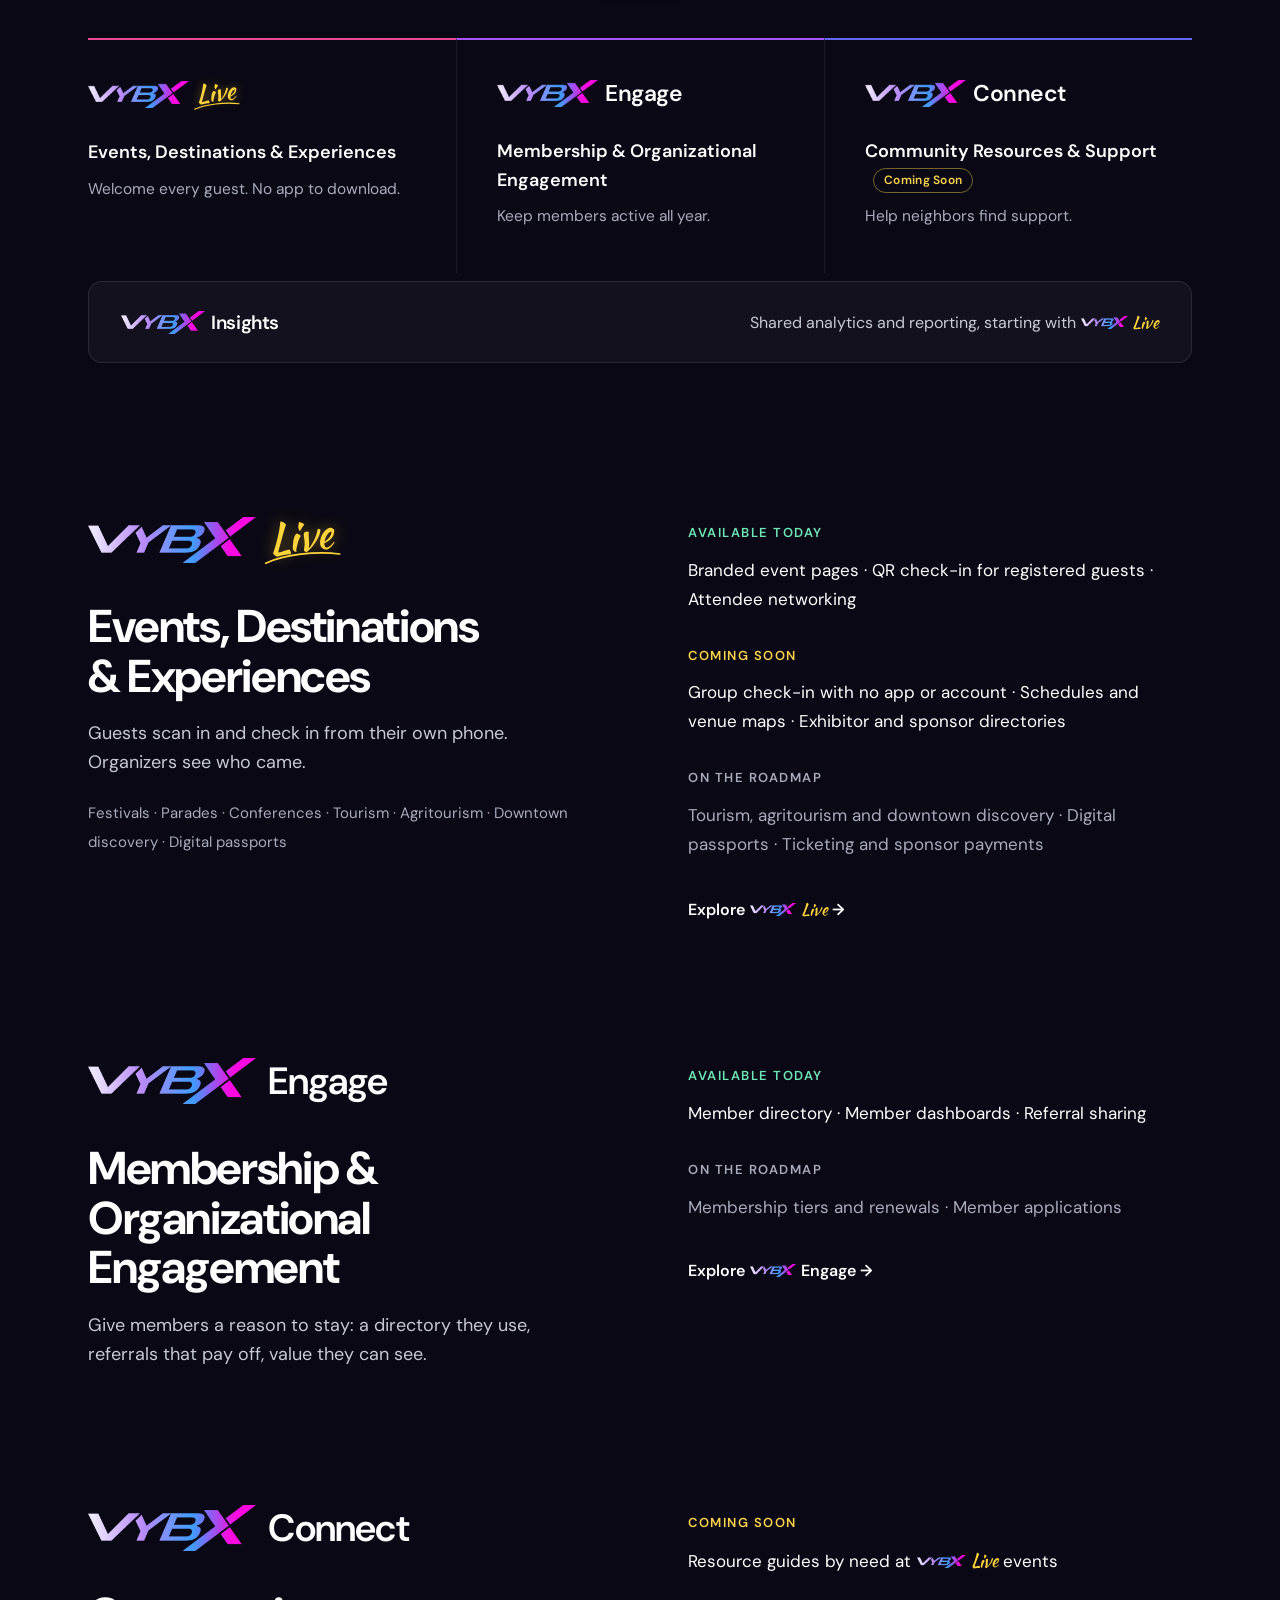
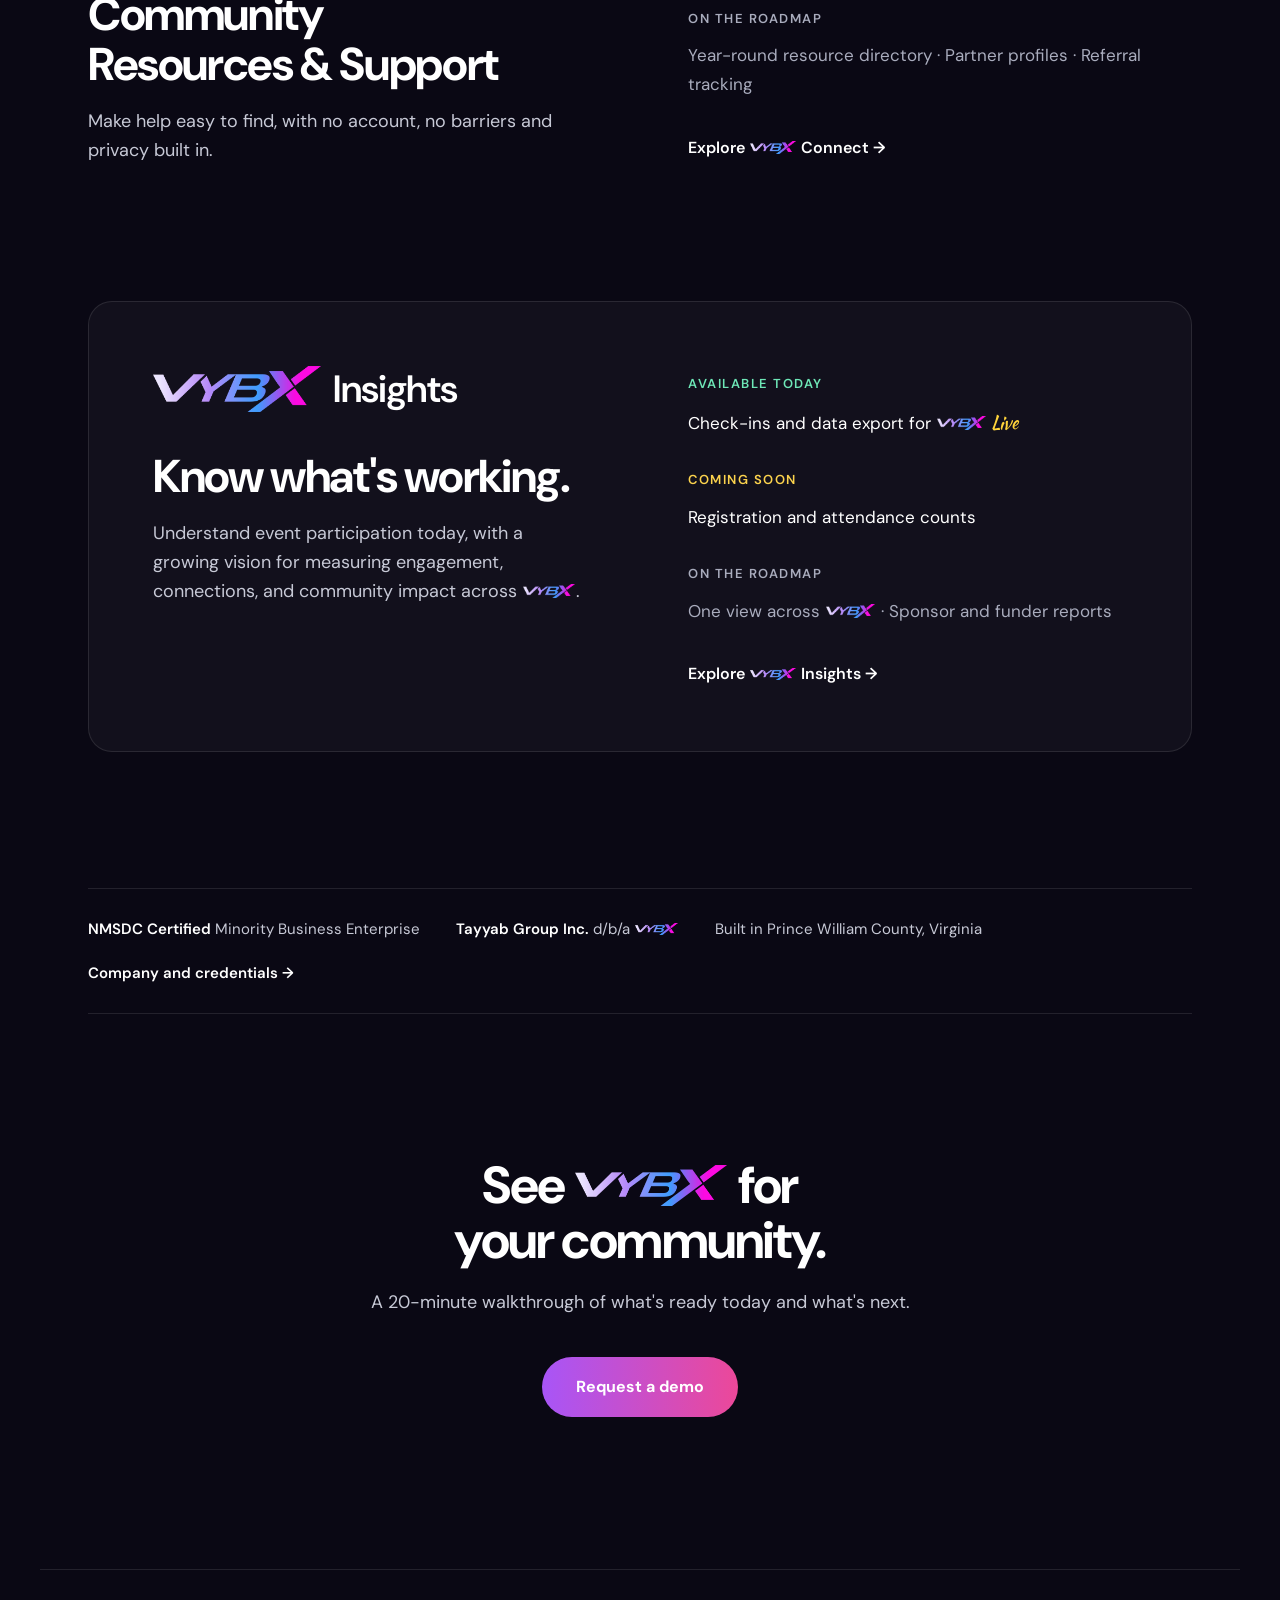
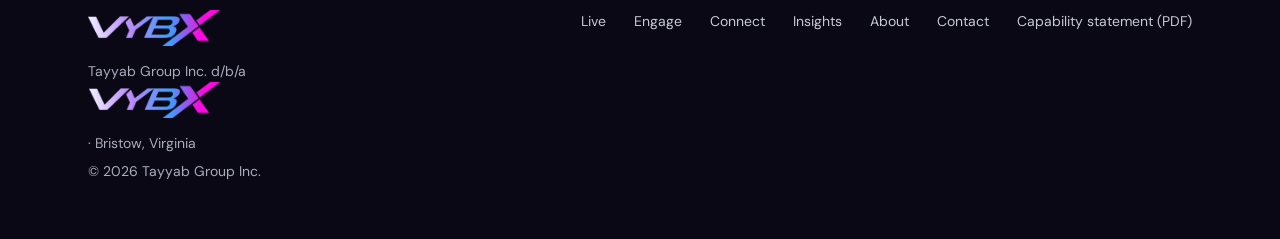
==== commit 66fe8d03: "Brand rule: show VYBX as the wordmark everywhere, never as type Co-Authored-By: Claude Opus 5.5 <nor" ====
--- a/index.html
+++ b/index.html
@@ -54,7 +54,7 @@
 <a href="/engage/"><span class="lockup" style="font-size:24px"><img src="/assets/brand/compact/vybx-main-compact.png" alt="VYBX"><span class="name">Engage</span></span><small>Membership &amp; Organizational Engagement</small></a>
 <a href="/connect/"><span class="lockup" style="font-size:24px"><img src="/assets/brand/compact/vybx-main-compact.png" alt="VYBX"><span class="name">Connect</span></span><small>Community Resources &amp; Support</small></a>
 <a href="/insights/"><span class="lockup" style="font-size:24px"><img src="/assets/brand/compact/vybx-main-compact.png" alt="VYBX"><span class="name">Insights</span></span><small>Shared analytics and reporting</small></a>
-<a href="/about/">About VYBX</a>
+<a href="/about/">About <img class="vx" src="/assets/brand/compact/vybx-main-compact.png" alt="VYBX"></a>
 </nav>
 <a class="btn" href="/contact/" style="display:flex;height:56px;margin-top:24px">Request a demo</a>
 </div>
@@ -64,23 +64,23 @@
 <div class="wrap">
 <p class="eyebrow vce" aria-label="Vibe times connection times impact"><em class="v">Vibe</em><span class="x" aria-hidden="true">×</span><span class="c">Connection</span><span class="x" aria-hidden="true">×</span><em class="i">Impact</em></p>
 <h1>Every connection starts somewhere.<span class="grad">Make it count.</span></h1>
-<p class="lede">From live events to thriving communities, VYBX helps organizations bring people together, create meaningful experiences, and understand their impact.</p>
+<p class="lede">From live events to thriving communities, <img class="vx" src="/assets/brand/compact/vybx-main-compact.png" alt="VYBX"> helps organizations bring people together, create meaningful experiences, and understand their impact.</p>
 <div class="actions">
 <a class="btn" href="/contact/">Request a demo</a>
-<a class="btn-ghost" href="#solutions">Explore VYBX</a>
+<a class="btn-ghost" href="#solutions">Explore <img class="vx" src="/assets/brand/compact/vybx-main-compact.png" alt="VYBX"></a>
 </div>
 </div>
 </section>
 
 <section class="showcase" aria-label="VYBX Live product illustration">
 <div class="wrap">
-<p class="showcase-intro">Explore VYBX Live — our event experience platform.</p>
+<p class="showcase-intro">Explore <span class="vx-live"><img class="vx" src="/assets/brand/compact/vybx-main-compact.png" alt="VYBX"><span class="vx-l">Live</span></span> — our event experience platform.</p>
 <figure>
 <picture>
 <source media="(max-width: 860px)" srcset="/assets/showcase/mob.webp" width="1520" height="1240">
 <img src="/assets/showcase/desk.webp" width="2400" height="1600" alt="VYBX Live organizer attendee list with import, export and categories, beside phones showing an attendee's checked-in event home and the Discover people directory" fetchpriority="high" decoding="async">
 </picture>
-<figcaption><span class="cap-tag">Available Today</span> Illustration of VYBX Live screens in production today. Event, people and numbers are fictional.</figcaption>
+<figcaption><span class="cap-tag">Available Today</span> Illustration of <span class="vx-live"><img class="vx" src="/assets/brand/compact/vybx-main-compact.png" alt="VYBX"><span class="vx-l">Live</span></span> screens in production today. Event, people and numbers are fictional.</figcaption>
 </figure>
 </div>
 </section>
@@ -92,7 +92,7 @@
 <a class="c-engage" href="/engage/"><span class="lockup"><img src="/assets/brand/compact/vybx-main-compact.png" alt="VYBX"><span class="name">Engage</span></span><p class="t">Membership &amp; Organizational Engagement</p><p class="d">Keep members active all year.</p></a>
 <a class="c-connect" href="/connect/"><span class="lockup"><img src="/assets/brand/compact/vybx-main-compact.png" alt="VYBX"><span class="name">Connect</span></span><p class="t">Community Resources &amp; Support <span class="tag soon">Coming Soon</span></p><p class="d">Help neighbors find support.</p></a>
 </div>
-<a class="insights-bar" href="/insights/"><span class="lockup" style="font-size:20px"><img src="/assets/brand/compact/vybx-main-compact.png" alt="VYBX"><span class="name">Insights</span></span><span class="d">Shared analytics and reporting, starting with VYBX Live</span></a>
+<a class="insights-bar" href="/insights/"><span class="lockup" style="font-size:20px"><img src="/assets/brand/compact/vybx-main-compact.png" alt="VYBX"><span class="name">Insights</span></span><span class="d">Shared analytics and reporting, starting with <span class="vx-live"><img class="vx" src="/assets/brand/compact/vybx-main-compact.png" alt="VYBX"><span class="vx-l">Live</span></span></span></a>
 </div>
 </section>
 
@@ -113,7 +113,7 @@
 <div class="gap"></div>
 <p class="label next">On the Roadmap</p>
 <p class="line next">Tourism, agritourism and downtown discovery · Digital passports · Ticketing and sponsor payments</p>
-<a class="text-link more" href="/live/">Explore VYBX Live →</a>
+<a class="text-link more" href="/live/">Explore <span class="vx-live"><img class="vx" src="/assets/brand/compact/vybx-main-compact.png" alt="VYBX"><span class="vx-l">Live</span></span> →</a>
 </div>
 </div>
 </section>
@@ -131,7 +131,7 @@
 <div class="gap"></div>
 <p class="label next">On the Roadmap</p>
 <p class="line next">Membership tiers and renewals · Member applications</p>
-<a class="text-link more" href="/engage/">Explore VYBX Engage →</a>
+<a class="text-link more" href="/engage/">Explore <img class="vx" src="/assets/brand/compact/vybx-main-compact.png" alt="VYBX"> Engage →</a>
 </div>
 </div>
 </section>
@@ -145,11 +145,11 @@
 </div>
 <div class="status">
 <p class="label soon">Coming Soon</p>
-<p class="line">Resource guides by need at VYBX Live events</p>
+<p class="line">Resource guides by need at <span class="vx-live"><img class="vx" src="/assets/brand/compact/vybx-main-compact.png" alt="VYBX"><span class="vx-l">Live</span></span> events</p>
 <div class="gap"></div>
 <p class="label next">On the Roadmap</p>
 <p class="line next">Year-round resource directory · Partner profiles · Referral tracking</p>
-<a class="text-link more" href="/connect/">Explore VYBX Connect →</a>
+<a class="text-link more" href="/connect/">Explore <img class="vx" src="/assets/brand/compact/vybx-main-compact.png" alt="VYBX"> Connect →</a>
 </div>
 </div>
 </section>
@@ -159,18 +159,18 @@
 <div>
 <span class="lockup"><img src="/assets/brand/compact/vybx-main-compact.png" alt="VYBX"><span class="name">Insights</span></span>
 <h2>Know what's working.</h2>
-<p class="lede">Understand event participation today, with a growing vision for measuring engagement, connections, and community impact across VYBX.</p>
+<p class="lede">Understand event participation today, with a growing vision for measuring engagement, connections, and community impact across <img class="vx" src="/assets/brand/compact/vybx-main-compact.png" alt="VYBX">.</p>
 </div>
 <div class="status">
 <p class="label today">Available Today</p>
-<p class="line">Check-ins and data export for VYBX Live</p>
+<p class="line">Check-ins and data export for <span class="vx-live"><img class="vx" src="/assets/brand/compact/vybx-main-compact.png" alt="VYBX"><span class="vx-l">Live</span></span></p>
 <div class="gap"></div>
 <p class="label soon">Coming Soon</p>
 <p class="line">Registration and attendance counts</p>
 <div class="gap"></div>
 <p class="label next">On the Roadmap</p>
-<p class="line next">One view across VYBX · Sponsor and funder reports</p>
-<a class="text-link more" href="/insights/">Explore VYBX Insights →</a>
+<p class="line next">One view across <img class="vx" src="/assets/brand/compact/vybx-main-compact.png" alt="VYBX"> · Sponsor and funder reports</p>
+<a class="text-link more" href="/insights/">Explore <img class="vx" src="/assets/brand/compact/vybx-main-compact.png" alt="VYBX"> Insights →</a>
 </div>
 </div>
 </section>
@@ -180,7 +180,7 @@
 <div>
 <ul>
 <li><strong>NMSDC Certified</strong> Minority Business Enterprise</li>
-<li><strong>Tayyab Group Inc.</strong> d/b/a VYBX</li>
+<li><strong>Tayyab Group Inc.</strong> d/b/a <img class="vx" src="/assets/brand/compact/vybx-main-compact.png" alt="VYBX"></li>
 <li>Built in Prince William County, Virginia</li>
 </ul>
 <a class="text-link" href="/about/" style="font-size:15px">Company and credentials →</a>
@@ -190,7 +190,7 @@
 
 <section class="closing">
 <div class="wrap">
-<h2>See VYBX for your community.</h2>
+<h2>See <img class="vx" src="/assets/brand/compact/vybx-main-compact.png" alt="VYBX"> for your community.</h2>
 <p>A 20-minute walkthrough of what's ready today and what's next.</p>
 <a class="btn" href="/contact/">Request a demo</a>
 </div>
@@ -201,7 +201,7 @@
 <div class="wrap">
 <div class="who">
 <img src="/assets/brand/compact/vybx-main-compact.png" alt="VYBX">
-<p>Tayyab Group Inc. d/b/a VYBX · Bristow, Virginia</p>
+<p>Tayyab Group Inc. d/b/a <img class="vx" src="/assets/brand/compact/vybx-main-compact.png" alt="VYBX"> · Bristow, Virginia</p>
 <p style="margin-top:6px">© 2026 Tayyab Group Inc.</p>
 </div>
 <nav aria-label="Footer">
--- a/assets/site.css
+++ b/assets/site.css
@@ -237,3 +237,10 @@
   .eyebrow.vce { font-size: 11.5px; letter-spacing: 2.4px; }
   .vce .x { margin: 0 9px 0 7px; }
 }
+
+/* Brand rule: VYBX always appears as the wordmark, never as type */
+img.vx { display: inline-block; height: 0.8em; width: auto; vertical-align: -0.06em; margin: 0 0.04em; }
+.vx-live { white-space: nowrap; }
+.vx-l { font-family: 'Kaushan Script', cursive; color: #FFD43B; font-size: 1.08em; margin-left: 0.22em; font-weight: 400; letter-spacing: 0; }
+.btn-ghost, .btn, .text-link { column-gap: 0.32em; }
+.btn img.vx, .btn-ghost img.vx { height: 0.86em; vertical-align: 0; }
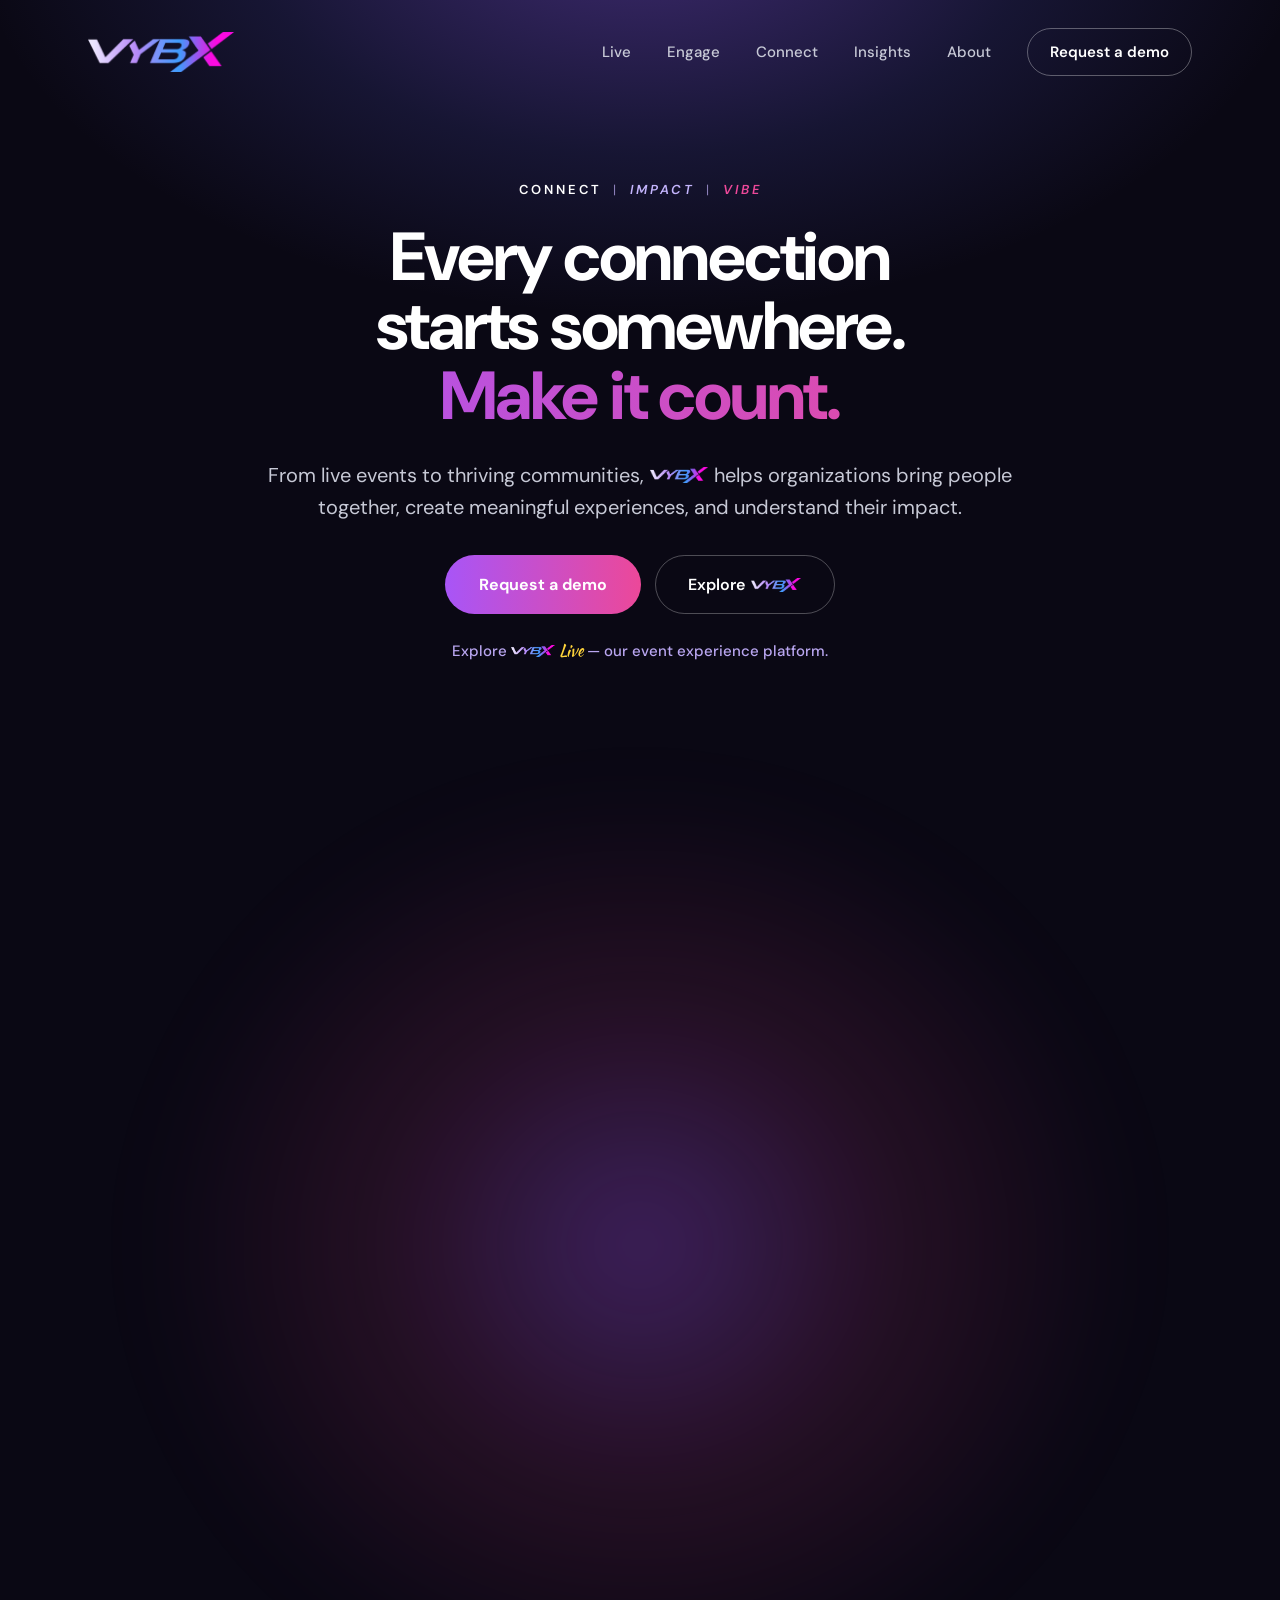
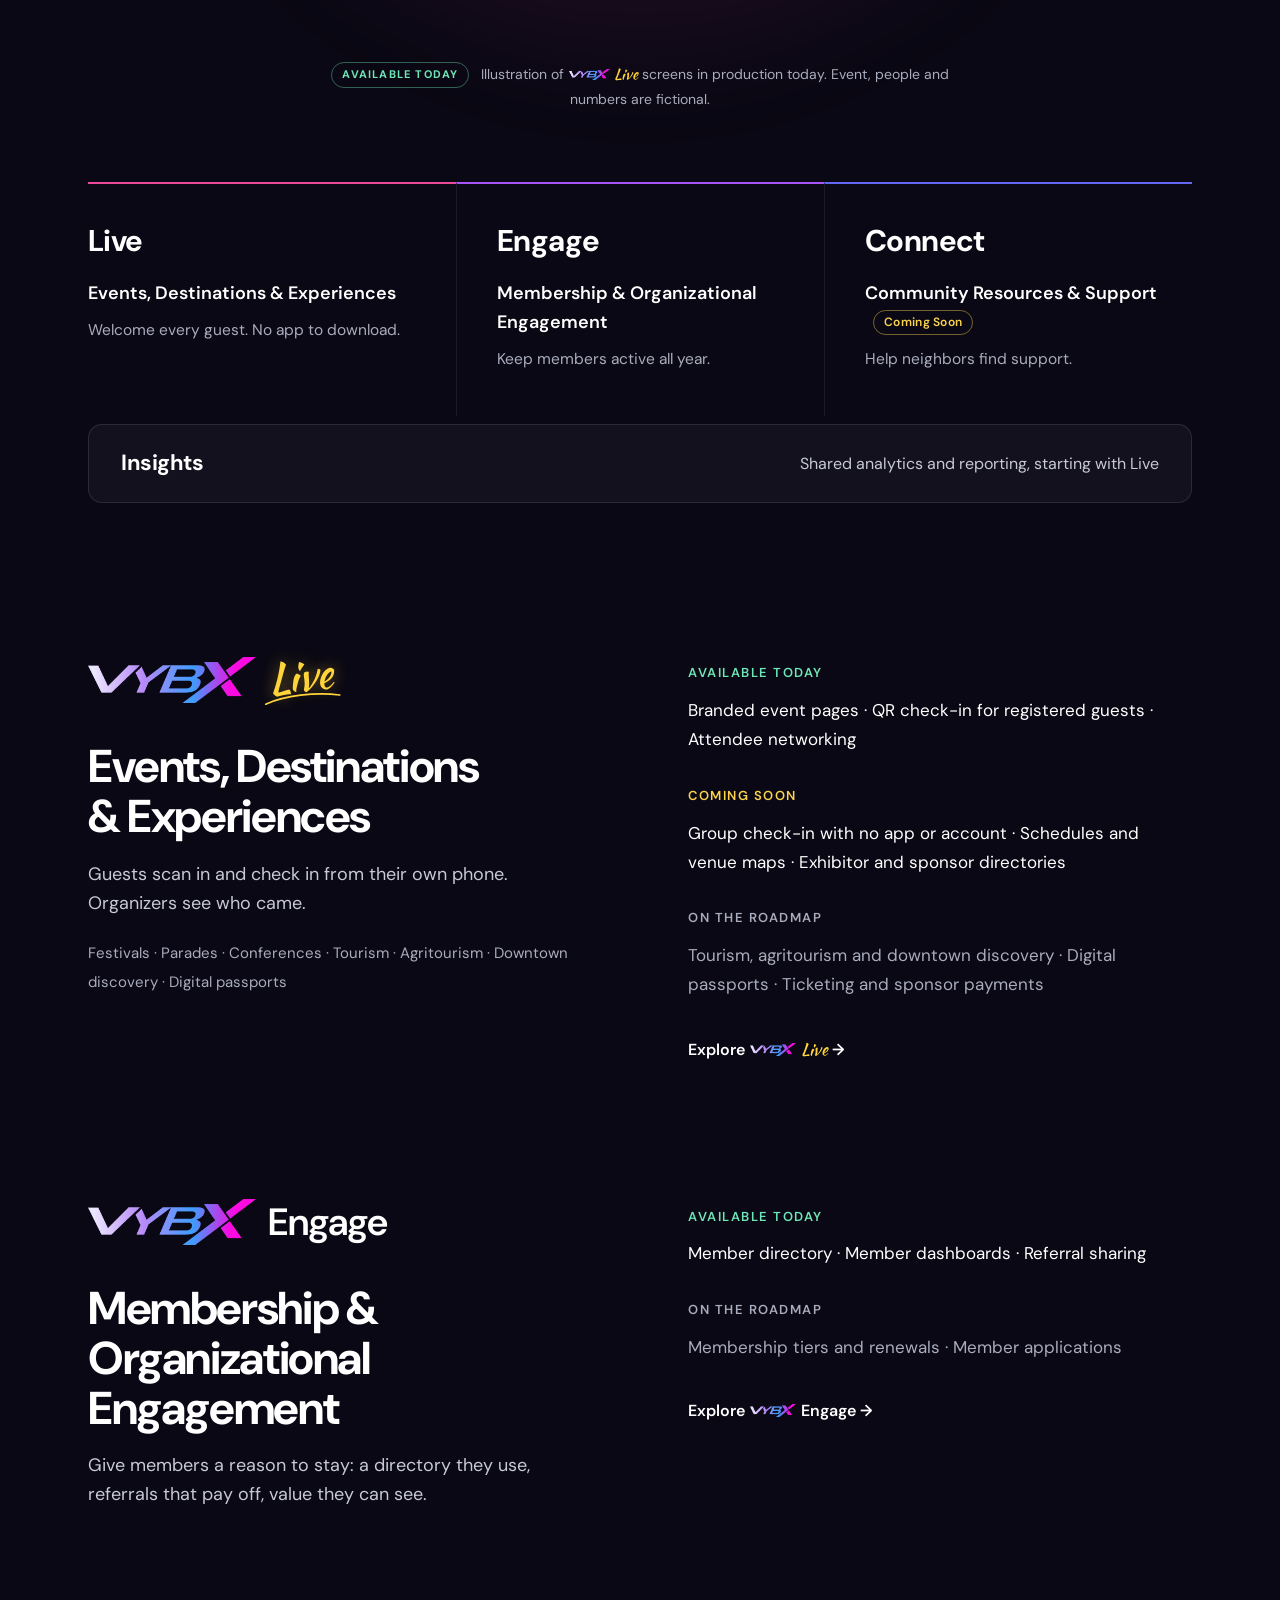
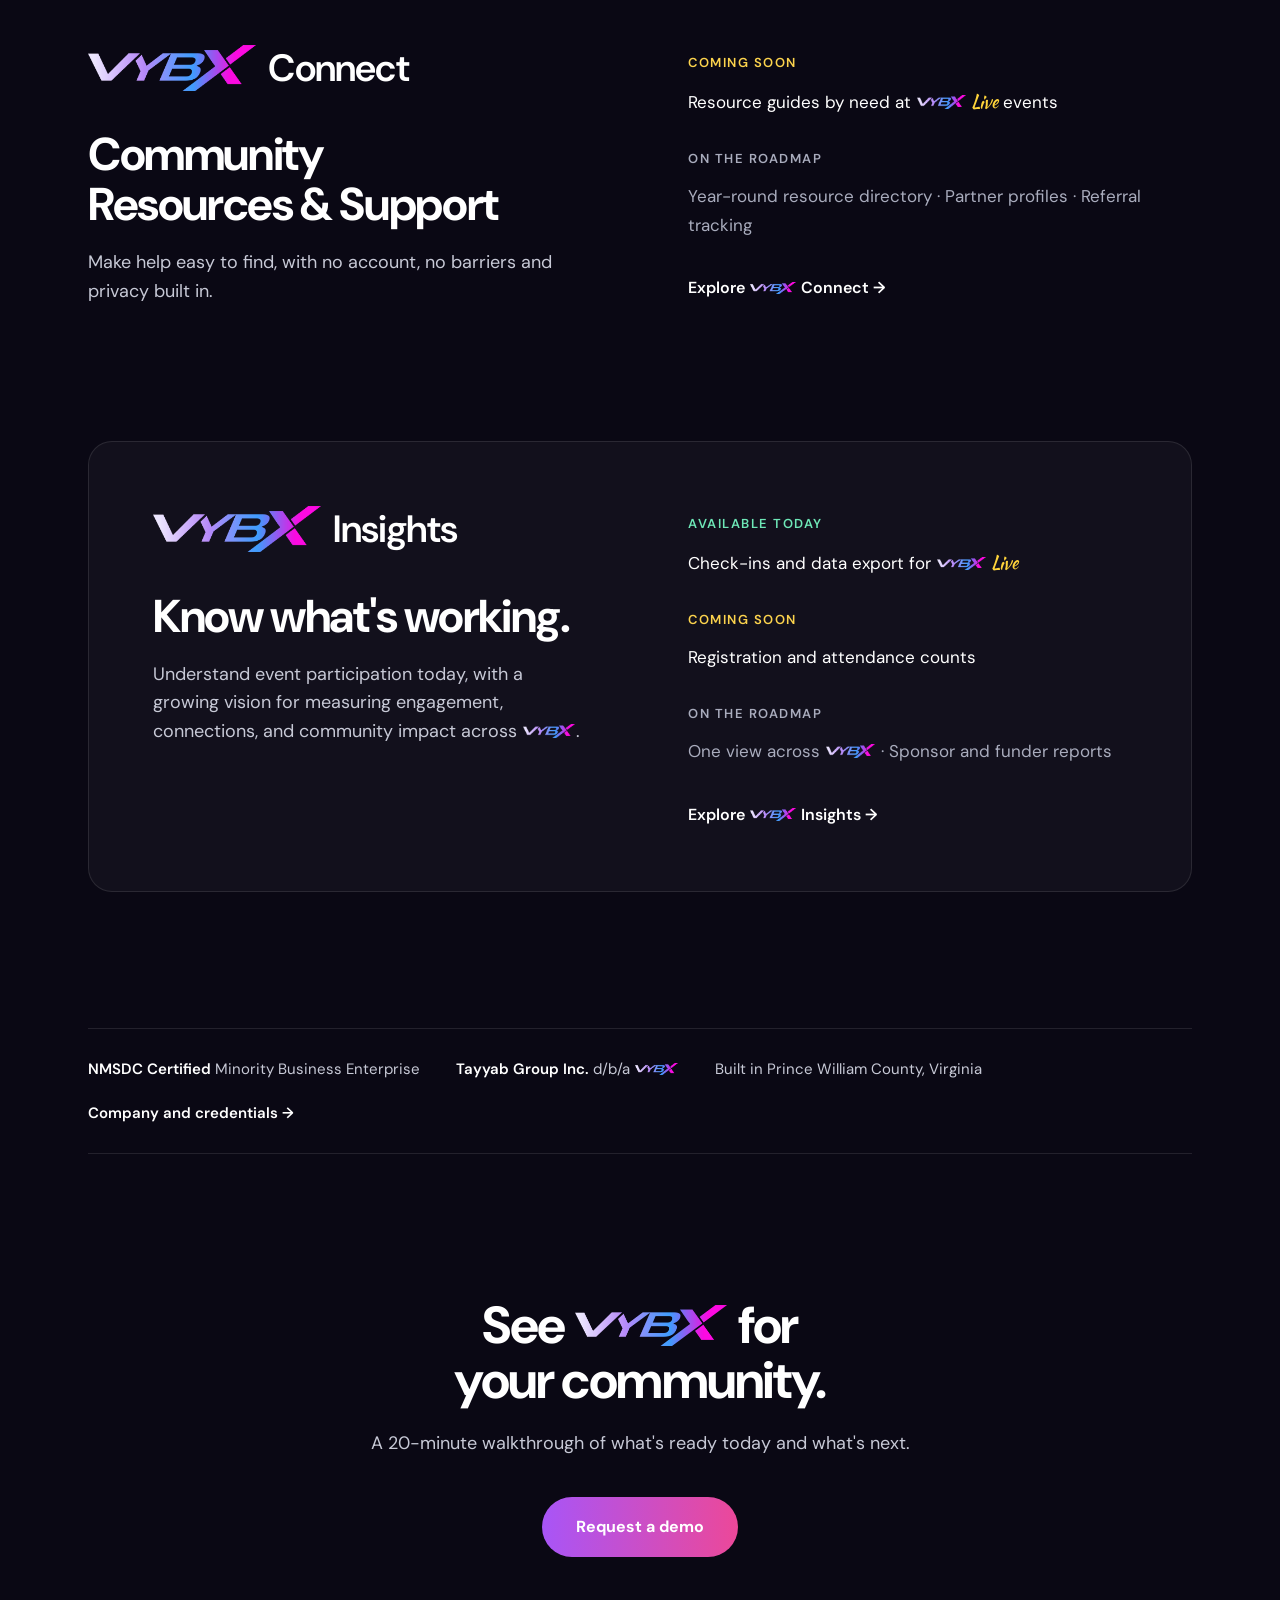
==== commit aaeaa146: "Final homepage refinements: Connect | Impact | Vibe eyebrow, plain solution names in overview, singl" ====
--- a/index.html
+++ b/index.html
@@ -62,7 +62,7 @@
 
 <section class="hero">
 <div class="wrap">
-<p class="eyebrow vce" aria-label="Vibe times connection times impact"><em class="v">Vibe</em><span class="x" aria-hidden="true">×</span><span class="c">Connection</span><span class="x" aria-hidden="true">×</span><em class="i">Impact</em></p>
+<p class="eyebrow vce" aria-label="Connect, impact, vibe"><span class="c">Connect</span><span class="x" aria-hidden="true">|</span><em class="v">Impact</em><span class="x" aria-hidden="true">|</span><em class="i">Vibe</em></p>
 <h1>Every connection starts somewhere.<span class="grad">Make it count.</span></h1>
 <p class="lede">From live events to thriving communities, <img class="vx" src="/assets/brand/compact/vybx-main-compact.png" alt="VYBX"> helps organizations bring people together, create meaningful experiences, and understand their impact.</p>
 <div class="actions">
@@ -88,11 +88,11 @@
 <section class="platform" id="solutions" aria-label="VYBX solutions">
 <div class="wrap">
 <div class="strip">
-<a class="c-live" href="/live/"><span class="lockup"><img src="/assets/brand/compact/vybx-main-compact.png" alt="VYBX"><span class="live-word"><span>Live</span><svg viewBox="0 0 100 16" preserveAspectRatio="none" aria-hidden="true"><path d="M3 12 C 28 3, 66 1, 97 7" fill="none" stroke="currentColor" stroke-width="2.2" stroke-linecap="round"/></svg></span></span><p class="t">Events, Destinations &amp; Experiences</p><p class="d">Welcome every guest. No app to download.</p></a>
-<a class="c-engage" href="/engage/"><span class="lockup"><img src="/assets/brand/compact/vybx-main-compact.png" alt="VYBX"><span class="name">Engage</span></span><p class="t">Membership &amp; Organizational Engagement</p><p class="d">Keep members active all year.</p></a>
-<a class="c-connect" href="/connect/"><span class="lockup"><img src="/assets/brand/compact/vybx-main-compact.png" alt="VYBX"><span class="name">Connect</span></span><p class="t">Community Resources &amp; Support <span class="tag soon">Coming Soon</span></p><p class="d">Help neighbors find support.</p></a>
-</div>
-<a class="insights-bar" href="/insights/"><span class="lockup" style="font-size:20px"><img src="/assets/brand/compact/vybx-main-compact.png" alt="VYBX"><span class="name">Insights</span></span><span class="d">Shared analytics and reporting, starting with <span class="vx-live"><img class="vx" src="/assets/brand/compact/vybx-main-compact.png" alt="VYBX"><span class="vx-l">Live</span></span></span></a>
+<a class="c-live" href="/live/"><h3 class="sname">Live</h3><p class="t">Events, Destinations &amp; Experiences</p><p class="d">Welcome every guest. No app to download.</p></a>
+<a class="c-engage" href="/engage/"><h3 class="sname">Engage</h3><p class="t">Membership &amp; Organizational Engagement</p><p class="d">Keep members active all year.</p></a>
+<a class="c-connect" href="/connect/"><h3 class="sname">Connect</h3><p class="t">Community Resources &amp; Support <span class="tag soon">Coming Soon</span></p><p class="d">Help neighbors find support.</p></a>
+</div>
+<a class="insights-bar" href="/insights/"><h3 class="sname sname-sm">Insights</h3><span class="d">Shared analytics and reporting, starting with Live</span></a>
 </div>
 </section>
 
@@ -201,7 +201,7 @@
 <div class="wrap">
 <div class="who">
 <img src="/assets/brand/compact/vybx-main-compact.png" alt="VYBX">
-<p>Tayyab Group Inc. d/b/a <img class="vx" src="/assets/brand/compact/vybx-main-compact.png" alt="VYBX"> · Bristow, Virginia</p>
+<p>A d/b/a of Tayyab Group Inc. · Bristow, Virginia</p>
 <p style="margin-top:6px">© 2026 Tayyab Group Inc.</p>
 </div>
 <nav aria-label="Footer">
--- a/assets/site.css
+++ b/assets/site.css
@@ -244,3 +244,17 @@
 .vx-l { font-family: 'Kaushan Script', cursive; color: #FFD43B; font-size: 1.08em; margin-left: 0.22em; font-weight: 400; letter-spacing: 0; }
 .btn-ghost, .btn, .text-link { column-gap: 0.32em; }
 .btn img.vx, .btn-ghost img.vx { height: 0.86em; vertical-align: 0; }
+
+/* Solution overview: plain text names (no repeated wordmark) */
+.sname { font-size: 30px; font-weight: 700; letter-spacing: -0.02em; line-height: 1.1; margin: 0; color: #fff; }
+.sname-sm { font-size: 22px; }
+
+/* Mobile: never allow sideways scrolling */
+html, body { max-width: 100%; overflow-x: hidden; }
+@supports (overflow: clip) { html, body { overflow-x: clip; } }
+.hero h1, .hero .lede, .page-hero h1, .page-hero .lede { overflow-wrap: break-word; max-width: 100%; }
+.showcase picture { display: block; max-width: 100%; }
+@media (max-width: 860px) {
+  .showcase figure::before { inset: 10% 0 0; }
+  .eyebrow.vce { max-width: 100%; }
+}
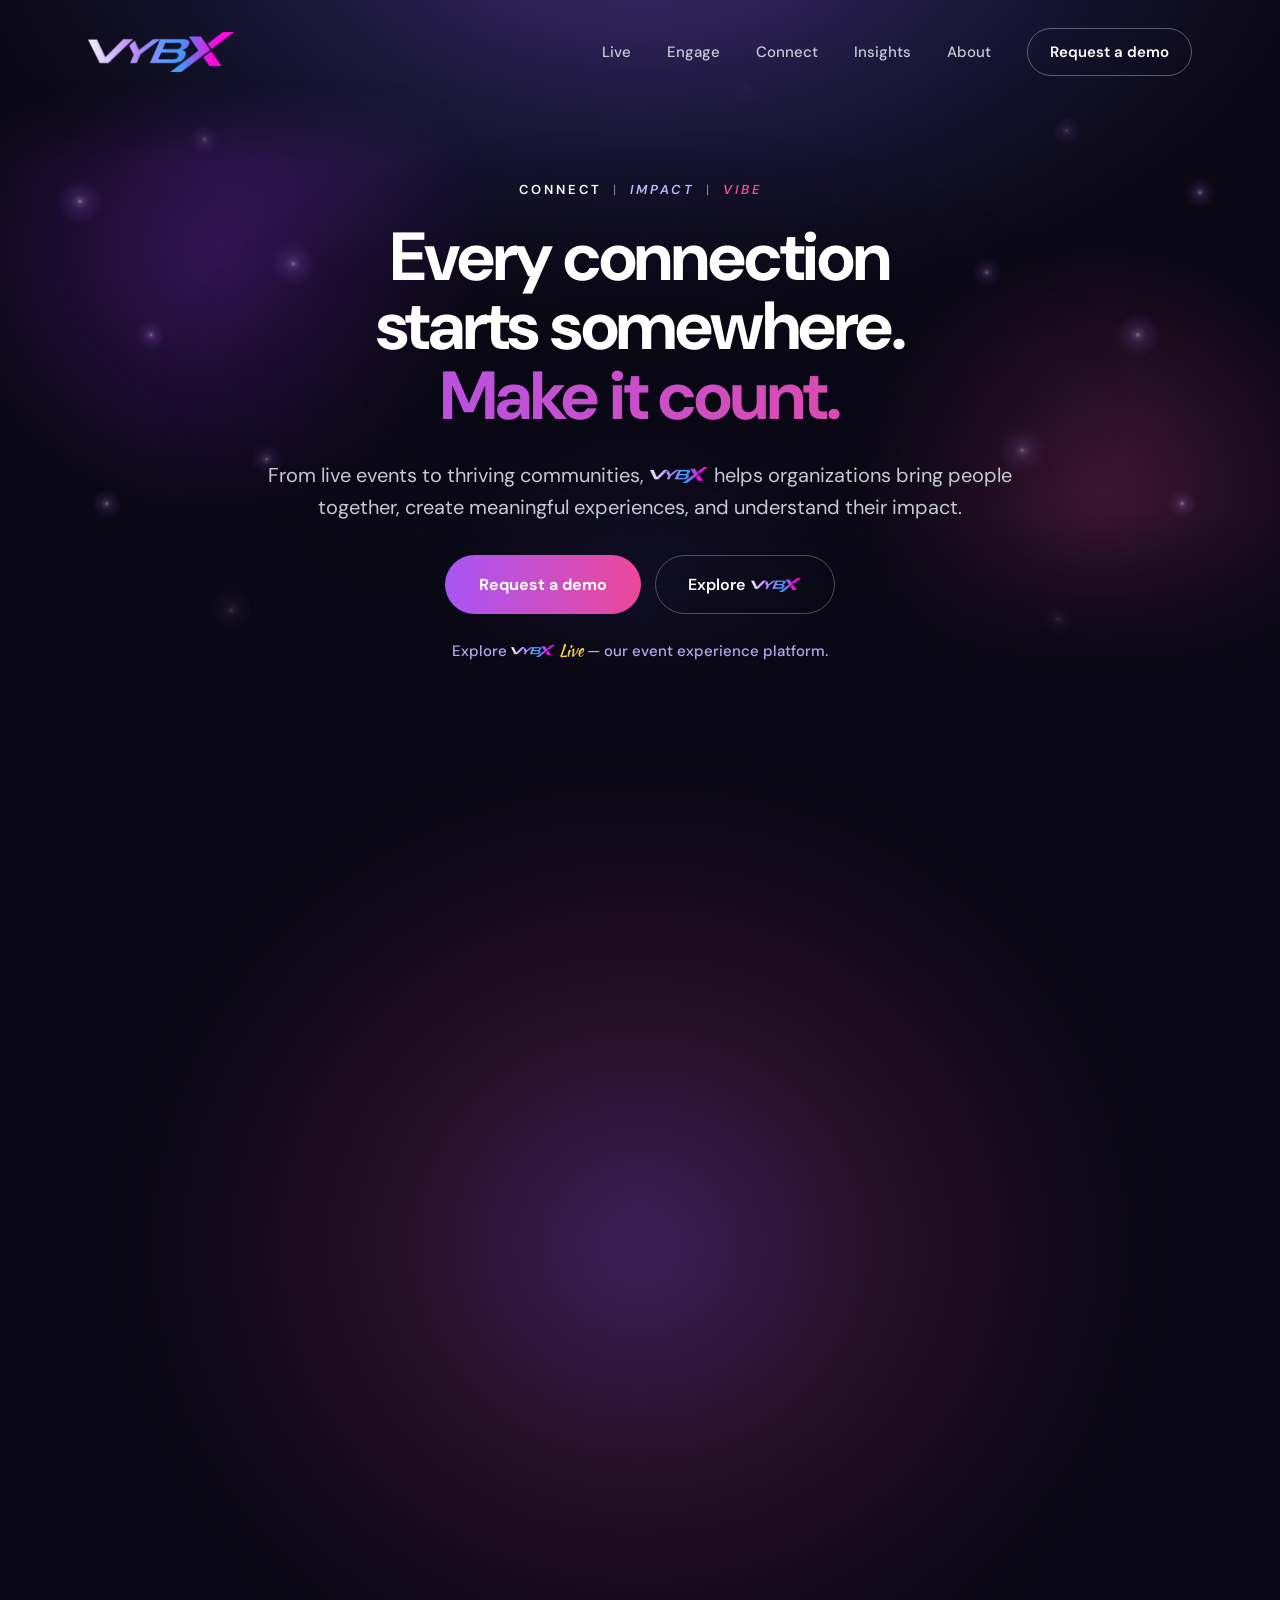
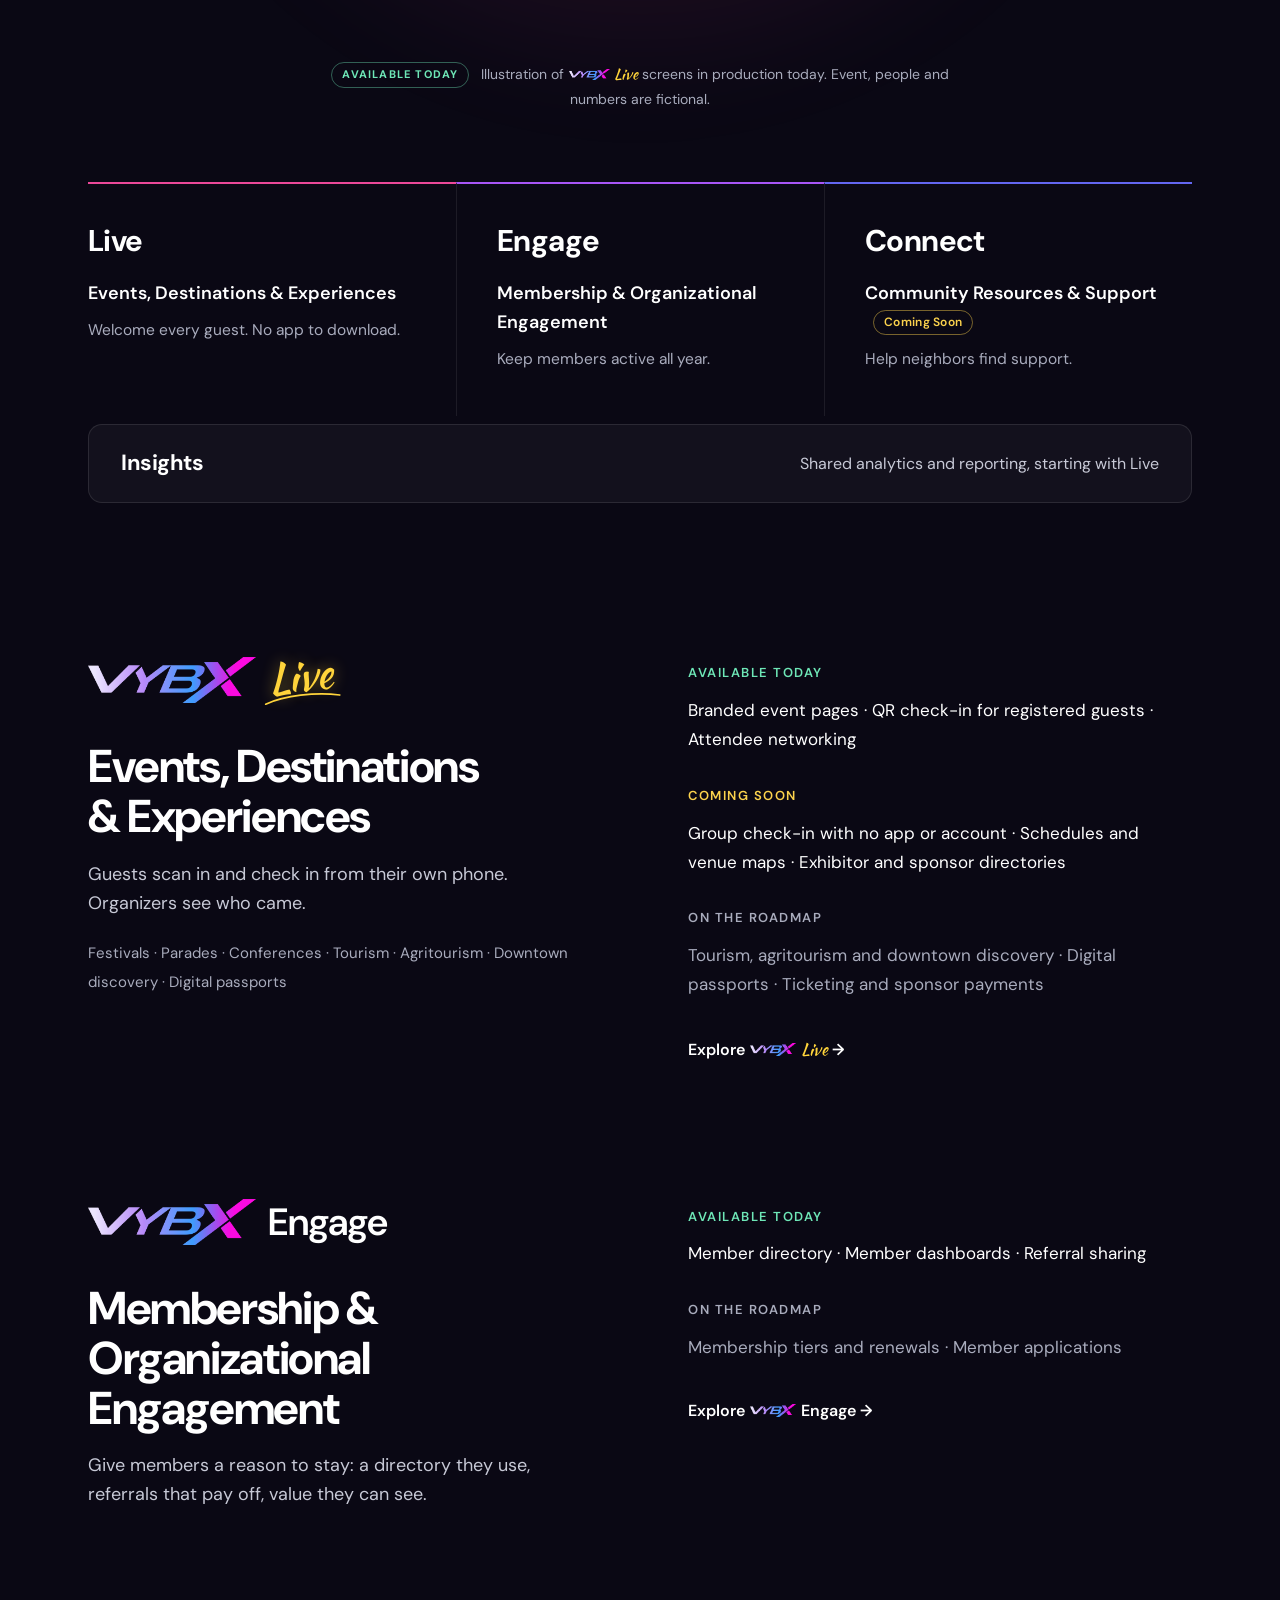
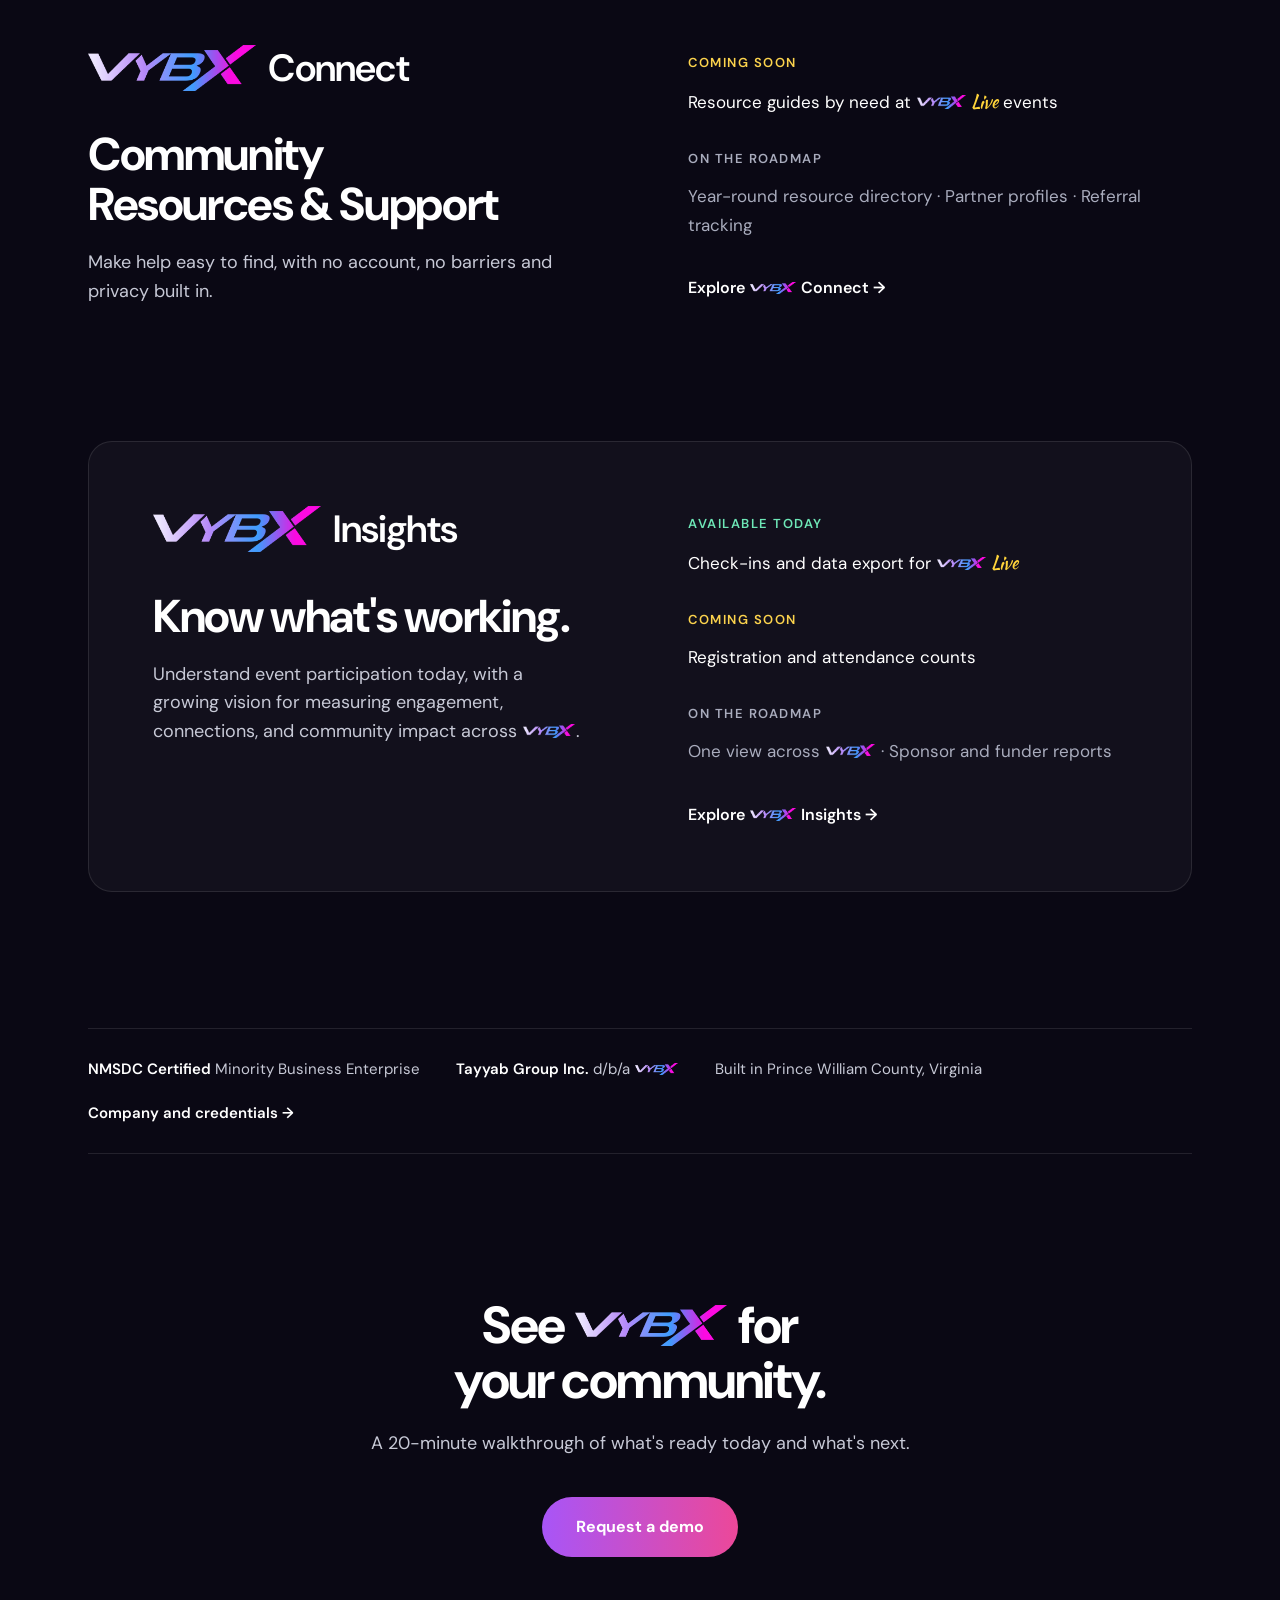
==== commit 34d1dac8: "Homepage hero: subtle aurora + connection-network motion (reduced-motion aware, pauses offscreen) Co" ====
--- a/index.html
+++ b/index.html
@@ -60,7 +60,8 @@
 </div>
 <main id="main">
 
-<section class="hero">
+<section class="hero hero-home">
+<div class="hero-fx" aria-hidden="true"><div class="fx-aura a1"></div><div class="fx-aura a2"></div><div class="fx-aura a3"></div><svg class="fx-net fx-d" viewBox="0 0 1440 760" preserveAspectRatio="xMidYMid slice" aria-hidden="true" focusable="false"><defs><linearGradient id="fxl-fx-d" x1="0" y1="0" x2="1" y2="0"><stop offset="0" stop-color="#A855F7" stop-opacity=".0"/><stop offset=".5" stop-color="#C084FC" stop-opacity=".9"/><stop offset="1" stop-color="#EC4899" stop-opacity=".0"/></linearGradient><radialGradient id="fxg-fx-d"><stop offset="0" stop-color="#F0ABFC" stop-opacity=".9"/><stop offset=".35" stop-color="#C084FC" stop-opacity=".35"/><stop offset="1" stop-color="#A855F7" stop-opacity="0"/></radialGradient></defs><g class="fx-drift"><path class="fx-line" pathLength="1" style="--d:0.00s" d="M90 180L230 110" stroke="url(#fxl-fx-d)"/><path class="fx-line" pathLength="1" style="--d:1.37s" d="M90 180L170 330" stroke="url(#fxl-fx-d)"/><path class="fx-line" pathLength="1" style="--d:2.74s" d="M230 110L330 250" stroke="url(#fxl-fx-d)"/><path class="fx-line" pathLength="1" style="--d:4.11s" d="M170 330L330 250" stroke="url(#fxl-fx-d)"/><path class="fx-line" pathLength="1" style="--d:5.48s" d="M170 330L120 520" stroke="url(#fxl-fx-d)"/><path class="fx-line" pathLength="1" style="--d:6.85s" d="M330 250L300 470" stroke="url(#fxl-fx-d)"/><path class="fx-line" pathLength="1" style="--d:8.22s" d="M120 520L300 470" stroke="url(#fxl-fx-d)"/><path class="fx-line" pathLength="1" style="--d:0.59s" d="M300 470L260 640" stroke="url(#fxl-fx-d)"/><path class="fx-line" pathLength="1" style="--d:1.96s" d="M1350 170L1200 100" stroke="url(#fxl-fx-d)"/><path class="fx-line" pathLength="1" style="--d:3.33s" d="M1350 170L1280 330" stroke="url(#fxl-fx-d)"/><path class="fx-line" pathLength="1" style="--d:4.70s" d="M1200 100L1110 260" stroke="url(#fxl-fx-d)"/><path class="fx-line" pathLength="1" style="--d:6.07s" d="M1280 330L1110 260" stroke="url(#fxl-fx-d)"/><path class="fx-line" pathLength="1" style="--d:7.44s" d="M1280 330L1330 520" stroke="url(#fxl-fx-d)"/><path class="fx-line" pathLength="1" style="--d:8.81s" d="M1110 260L1150 460" stroke="url(#fxl-fx-d)"/><path class="fx-line" pathLength="1" style="--d:1.18s" d="M1330 520L1150 460" stroke="url(#fxl-fx-d)"/><path class="fx-line" pathLength="1" style="--d:2.55s" d="M1150 460L1190 650" stroke="url(#fxl-fx-d)"/><path class="fx-line" pathLength="1" style="--d:3.92s" d="M230 110L600 40" stroke="url(#fxl-fx-d)"/><path class="fx-line" pathLength="1" style="--d:5.29s" d="M1200 100L840 50" stroke="url(#fxl-fx-d)"/><path class="fx-line fx-arc" pathLength="1" style="--d:2.00s" d="M330 250Q720 80 1110 260" stroke="url(#fxl-fx-d)"/><path class="fx-line fx-arc" pathLength="1" style="--d:5.10s" d="M600 40Q720 10 840 50" stroke="url(#fxl-fx-d)"/><path class="fx-line fx-arc" pathLength="1" style="--d:8.20s" d="M300 470Q725 370 1150 460" stroke="url(#fxl-fx-d)"/><g class="fx-node" style="--d:0.00s"><circle cx="90" cy="180" r="27.0" fill="url(#fxg-fx-d)"/><circle cx="90" cy="180" r="2.2" fill="#fff"/></g><g class="fx-node" style="--d:0.83s"><circle cx="230" cy="110" r="18" fill="url(#fxg-fx-d)"/><circle cx="230" cy="110" r="1.5" fill="#fff"/></g><g class="fx-node" style="--d:1.66s"><circle cx="170" cy="330" r="18" fill="url(#fxg-fx-d)"/><circle cx="170" cy="330" r="1.5" fill="#fff"/></g><g class="fx-node" style="--d:2.49s"><circle cx="330" cy="250" r="27.0" fill="url(#fxg-fx-d)"/><circle cx="330" cy="250" r="2.2" fill="#fff"/></g><g class="fx-node" style="--d:3.32s"><circle cx="120" cy="520" r="18" fill="url(#fxg-fx-d)"/><circle cx="120" cy="520" r="1.5" fill="#fff"/></g><g class="fx-node" style="--d:4.15s"><circle cx="300" cy="470" r="18" fill="url(#fxg-fx-d)"/><circle cx="300" cy="470" r="1.5" fill="#fff"/></g><g class="fx-node" style="--d:4.98s"><circle cx="260" cy="640" r="27.0" fill="url(#fxg-fx-d)"/><circle cx="260" cy="640" r="2.2" fill="#fff"/></g><g class="fx-node" style="--d:5.81s"><circle cx="1350" cy="170" r="18" fill="url(#fxg-fx-d)"/><circle cx="1350" cy="170" r="1.5" fill="#fff"/></g><g class="fx-node" style="--d:0.64s"><circle cx="1200" cy="100" r="18" fill="url(#fxg-fx-d)"/><circle cx="1200" cy="100" r="1.5" fill="#fff"/></g><g class="fx-node" style="--d:1.47s"><circle cx="1280" cy="330" r="27.0" fill="url(#fxg-fx-d)"/><circle cx="1280" cy="330" r="2.2" fill="#fff"/></g><g class="fx-node" style="--d:2.30s"><circle cx="1110" cy="260" r="18" fill="url(#fxg-fx-d)"/><circle cx="1110" cy="260" r="1.5" fill="#fff"/></g><g class="fx-node" style="--d:3.13s"><circle cx="1330" cy="520" r="18" fill="url(#fxg-fx-d)"/><circle cx="1330" cy="520" r="1.5" fill="#fff"/></g><g class="fx-node" style="--d:3.96s"><circle cx="1150" cy="460" r="27.0" fill="url(#fxg-fx-d)"/><circle cx="1150" cy="460" r="2.2" fill="#fff"/></g><g class="fx-node" style="--d:4.79s"><circle cx="1190" cy="650" r="18" fill="url(#fxg-fx-d)"/><circle cx="1190" cy="650" r="1.5" fill="#fff"/></g><g class="fx-node" style="--d:5.62s"><circle cx="600" cy="40" r="18" fill="url(#fxg-fx-d)"/><circle cx="600" cy="40" r="1.5" fill="#fff"/></g><g class="fx-node" style="--d:0.45s"><circle cx="840" cy="50" r="27.0" fill="url(#fxg-fx-d)"/><circle cx="840" cy="50" r="2.2" fill="#fff"/></g></g></svg><svg class="fx-net fx-m" viewBox="0 0 400 960" preserveAspectRatio="xMidYMid slice" aria-hidden="true" focusable="false"><defs><linearGradient id="fxl-fx-m" x1="0" y1="0" x2="1" y2="0"><stop offset="0" stop-color="#A855F7" stop-opacity=".0"/><stop offset=".5" stop-color="#C084FC" stop-opacity=".9"/><stop offset="1" stop-color="#EC4899" stop-opacity=".0"/></linearGradient><radialGradient id="fxg-fx-m"><stop offset="0" stop-color="#F0ABFC" stop-opacity=".9"/><stop offset=".35" stop-color="#C084FC" stop-opacity=".35"/><stop offset="1" stop-color="#A855F7" stop-opacity="0"/></radialGradient></defs><g class="fx-drift"><path class="fx-line" pathLength="1" style="--d:0.00s" d="M40 150L150 115" stroke="url(#fxl-fx-m)"/><path class="fx-line" pathLength="1" style="--d:1.37s" d="M150 115L260 160" stroke="url(#fxl-fx-m)"/><path class="fx-line" pathLength="1" style="--d:2.74s" d="M260 160L370 120" stroke="url(#fxl-fx-m)"/><path class="fx-line" pathLength="1" style="--d:4.11s" d="M370 120L360 260" stroke="url(#fxl-fx-m)"/><path class="fx-line" pathLength="1" style="--d:5.48s" d="M260 160L360 260" stroke="url(#fxl-fx-m)"/><path class="fx-line" pathLength="1" style="--d:6.85s" d="M360 260L392 380" stroke="url(#fxl-fx-m)"/><path class="fx-line" pathLength="1" style="--d:8.22s" d="M392 380L352 500" stroke="url(#fxl-fx-m)"/><path class="fx-line" pathLength="1" style="--d:0.59s" d="M352 500L388 620" stroke="url(#fxl-fx-m)"/><path class="fx-line" pathLength="1" style="--d:1.96s" d="M388 620L360 760" stroke="url(#fxl-fx-m)"/><path class="fx-line" pathLength="1" style="--d:3.33s" d="M360 760L370 905" stroke="url(#fxl-fx-m)"/><path class="fx-line" pathLength="1" style="--d:4.70s" d="M60 900L210 930" stroke="url(#fxl-fx-m)"/><path class="fx-line" pathLength="1" style="--d:6.07s" d="M210 930L370 905" stroke="url(#fxl-fx-m)"/><path class="fx-line fx-arc" pathLength="1" style="--d:2.00s" d="M40 150Q205 60 370 120" stroke="url(#fxl-fx-m)"/><g class="fx-node" style="--d:0.00s"><circle cx="40" cy="150" r="27.0" fill="url(#fxg-fx-m)"/><circle cx="40" cy="150" r="2.2" fill="#fff"/></g><g class="fx-node" style="--d:0.83s"><circle cx="150" cy="115" r="18" fill="url(#fxg-fx-m)"/><circle cx="150" cy="115" r="1.5" fill="#fff"/></g><g class="fx-node" style="--d:1.66s"><circle cx="260" cy="160" r="18" fill="url(#fxg-fx-m)"/><circle cx="260" cy="160" r="1.5" fill="#fff"/></g><g class="fx-node" style="--d:2.49s"><circle cx="370" cy="120" r="27.0" fill="url(#fxg-fx-m)"/><circle cx="370" cy="120" r="2.2" fill="#fff"/></g><g class="fx-node" style="--d:3.32s"><circle cx="360" cy="260" r="18" fill="url(#fxg-fx-m)"/><circle cx="360" cy="260" r="1.5" fill="#fff"/></g><g class="fx-node" style="--d:4.15s"><circle cx="392" cy="380" r="18" fill="url(#fxg-fx-m)"/><circle cx="392" cy="380" r="1.5" fill="#fff"/></g><g class="fx-node" style="--d:4.98s"><circle cx="352" cy="500" r="27.0" fill="url(#fxg-fx-m)"/><circle cx="352" cy="500" r="2.2" fill="#fff"/></g><g class="fx-node" style="--d:5.81s"><circle cx="388" cy="620" r="18" fill="url(#fxg-fx-m)"/><circle cx="388" cy="620" r="1.5" fill="#fff"/></g><g class="fx-node" style="--d:0.64s"><circle cx="360" cy="760" r="18" fill="url(#fxg-fx-m)"/><circle cx="360" cy="760" r="1.5" fill="#fff"/></g><g class="fx-node" style="--d:1.47s"><circle cx="60" cy="900" r="27.0" fill="url(#fxg-fx-m)"/><circle cx="60" cy="900" r="2.2" fill="#fff"/></g><g class="fx-node" style="--d:2.30s"><circle cx="210" cy="930" r="18" fill="url(#fxg-fx-m)"/><circle cx="210" cy="930" r="1.5" fill="#fff"/></g><g class="fx-node" style="--d:3.13s"><circle cx="370" cy="905" r="18" fill="url(#fxg-fx-m)"/><circle cx="370" cy="905" r="1.5" fill="#fff"/></g></g></svg><div class="fx-halo"></div></div>
 <div class="wrap">
 <p class="eyebrow vce" aria-label="Connect, impact, vibe"><span class="c">Connect</span><span class="x" aria-hidden="true">|</span><em class="v">Impact</em><span class="x" aria-hidden="true">|</span><em class="i">Vibe</em></p>
 <h1>Every connection starts somewhere.<span class="grad">Make it count.</span></h1>
@@ -71,6 +72,7 @@
 </div>
 </div>
 </section>
+<script>(function(){var h=document.querySelector('.hero-fx');if(!h||!('IntersectionObserver' in window))return;new IntersectionObserver(function(e){h.classList.toggle('fx-paused',!e[0].isIntersecting)}).observe(h);})();</script>
 
 <section class="showcase" aria-label="VYBX Live product illustration">
 <div class="wrap">
--- a/assets/site.css
+++ b/assets/site.css
@@ -258,3 +258,56 @@
   .showcase figure::before { inset: 10% 0 0; }
   .eyebrow.vce { max-width: 100%; }
 }
+
+/* ===== Homepage hero motion (aurora + connection network) ===== */
+.hero-home { position: relative; isolation: isolate; }
+.hero-home > .wrap { position: relative; z-index: 2; }
+.hero-fx { position: absolute; z-index: 0; inset: -24px 0 -40px 0; overflow: hidden; pointer-events: none;
+  -webkit-mask-image: linear-gradient(to bottom, transparent 0, #000 14%, #000 72%, transparent 100%);
+          mask-image: linear-gradient(to bottom, transparent 0, #000 14%, #000 72%, transparent 100%); }
+.fx-aura { position: absolute; border-radius: 50%; will-change: transform; opacity: .55; }
+.fx-aura.a1 { width: 62vw; height: 62vw; max-width: 900px; max-height: 900px; left: -14vw; top: -18vw;
+  background: radial-gradient(closest-side, rgba(147,51,234,.55), rgba(147,51,234,0) 70%); animation: fxA1 38s ease-in-out infinite alternate; }
+.fx-aura.a2 { width: 56vw; height: 56vw; max-width: 820px; max-height: 820px; right: -14vw; top: 4vw;
+  background: radial-gradient(closest-side, rgba(236,72,153,.42), rgba(236,72,153,0) 70%); animation: fxA2 44s ease-in-out infinite alternate; }
+.fx-aura.a3 { width: 48vw; height: 48vw; max-width: 700px; max-height: 700px; left: 26vw; top: 18vw;
+  background: radial-gradient(closest-side, rgba(99,102,241,.32), rgba(99,102,241,0) 70%); animation: fxA3 32s ease-in-out infinite alternate; }
+@keyframes fxA1 { to { transform: translate3d(9vw, 5vw, 0) scale(1.12); } }
+@keyframes fxA2 { to { transform: translate3d(-8vw, 7vw, 0) scale(.9); } }
+@keyframes fxA3 { to { transform: translate3d(-6vw, -5vw, 0) scale(1.15); } }
+
+.fx-net { position: absolute; inset: 0; width: 100%; height: 100%; }
+.fx-net.fx-m { display: none; }
+.fx-drift { animation: fxDrift 40s ease-in-out infinite alternate; }
+@keyframes fxDrift { to { transform: translate(18px, -12px); } }
+.fx-line { fill: none; stroke-width: 1; stroke-linecap: round; vector-effect: non-scaling-stroke;
+  stroke-dasharray: 1; stroke-dashoffset: 1; opacity: 0; animation: fxLine 10s cubic-bezier(.45,0,.2,1) infinite; animation-delay: var(--d); }
+.fx-arc { animation-duration: 13s; }
+@keyframes fxLine {
+  0% { stroke-dashoffset: 1; opacity: 0; }
+  10% { opacity: .75; }
+  40% { stroke-dashoffset: 0; opacity: .75; }
+  70% { stroke-dashoffset: 0; opacity: .35; }
+  100% { stroke-dashoffset: 0; opacity: 0; }
+}
+.fx-node { opacity: .35; animation: fxNode 6s ease-in-out infinite; animation-delay: var(--d); }
+@keyframes fxNode { 50% { opacity: 1; } }
+.fx-halo { position: absolute; inset: 0;
+  background: radial-gradient(ellipse 38% 46% at 50% 54%, rgba(10,8,20,.72) 0%, rgba(10,8,20,.35) 55%, rgba(10,8,20,0) 100%); }
+.hero-fx.fx-paused *, .hero-fx.fx-paused { animation-play-state: paused !important; }
+
+@media (max-width: 860px) {
+  .hero-fx { inset: -16px 0 -24px 0; }
+  .fx-net.fx-d { display: none; }
+  .fx-net.fx-m { display: block; }
+  .fx-aura { opacity: .5; }
+  .fx-aura.a1 { width: 120vw; height: 120vw; left: -50vw; top: -30vw; }
+  .fx-aura.a2 { width: 110vw; height: 110vw; right: -55vw; top: 40vw; }
+  .fx-aura.a3 { width: 90vw; height: 90vw; left: 10vw; top: 90vw; }
+  .fx-halo { background: radial-gradient(ellipse 70% 40% at 30% 50%, rgba(10,8,20,.7) 0%, rgba(10,8,20,.3) 60%, rgba(10,8,20,0) 100%); }
+}
+@media (prefers-reduced-motion: reduce) {
+  .hero-fx *, .hero-fx { animation: none !important; }
+  .fx-line { stroke-dashoffset: 0; opacity: .4; }
+  .fx-node { opacity: .7; }
+}
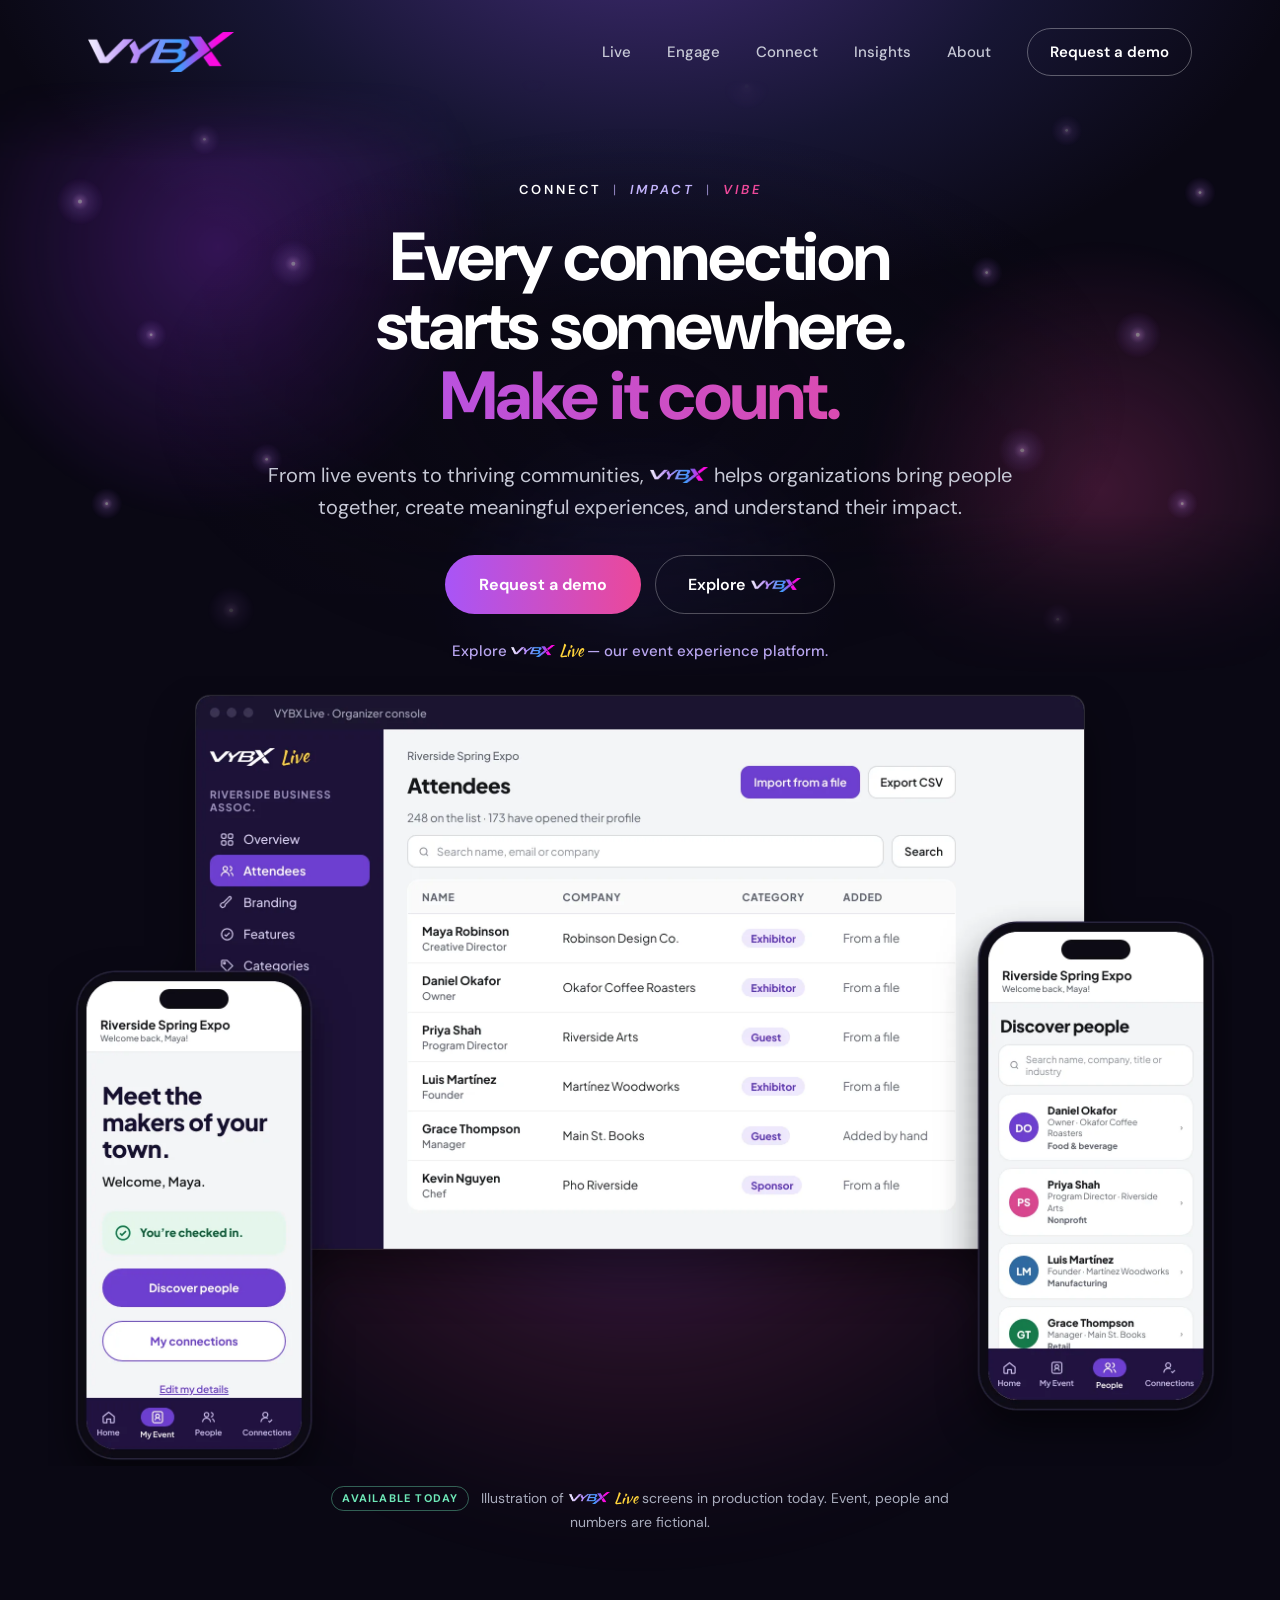
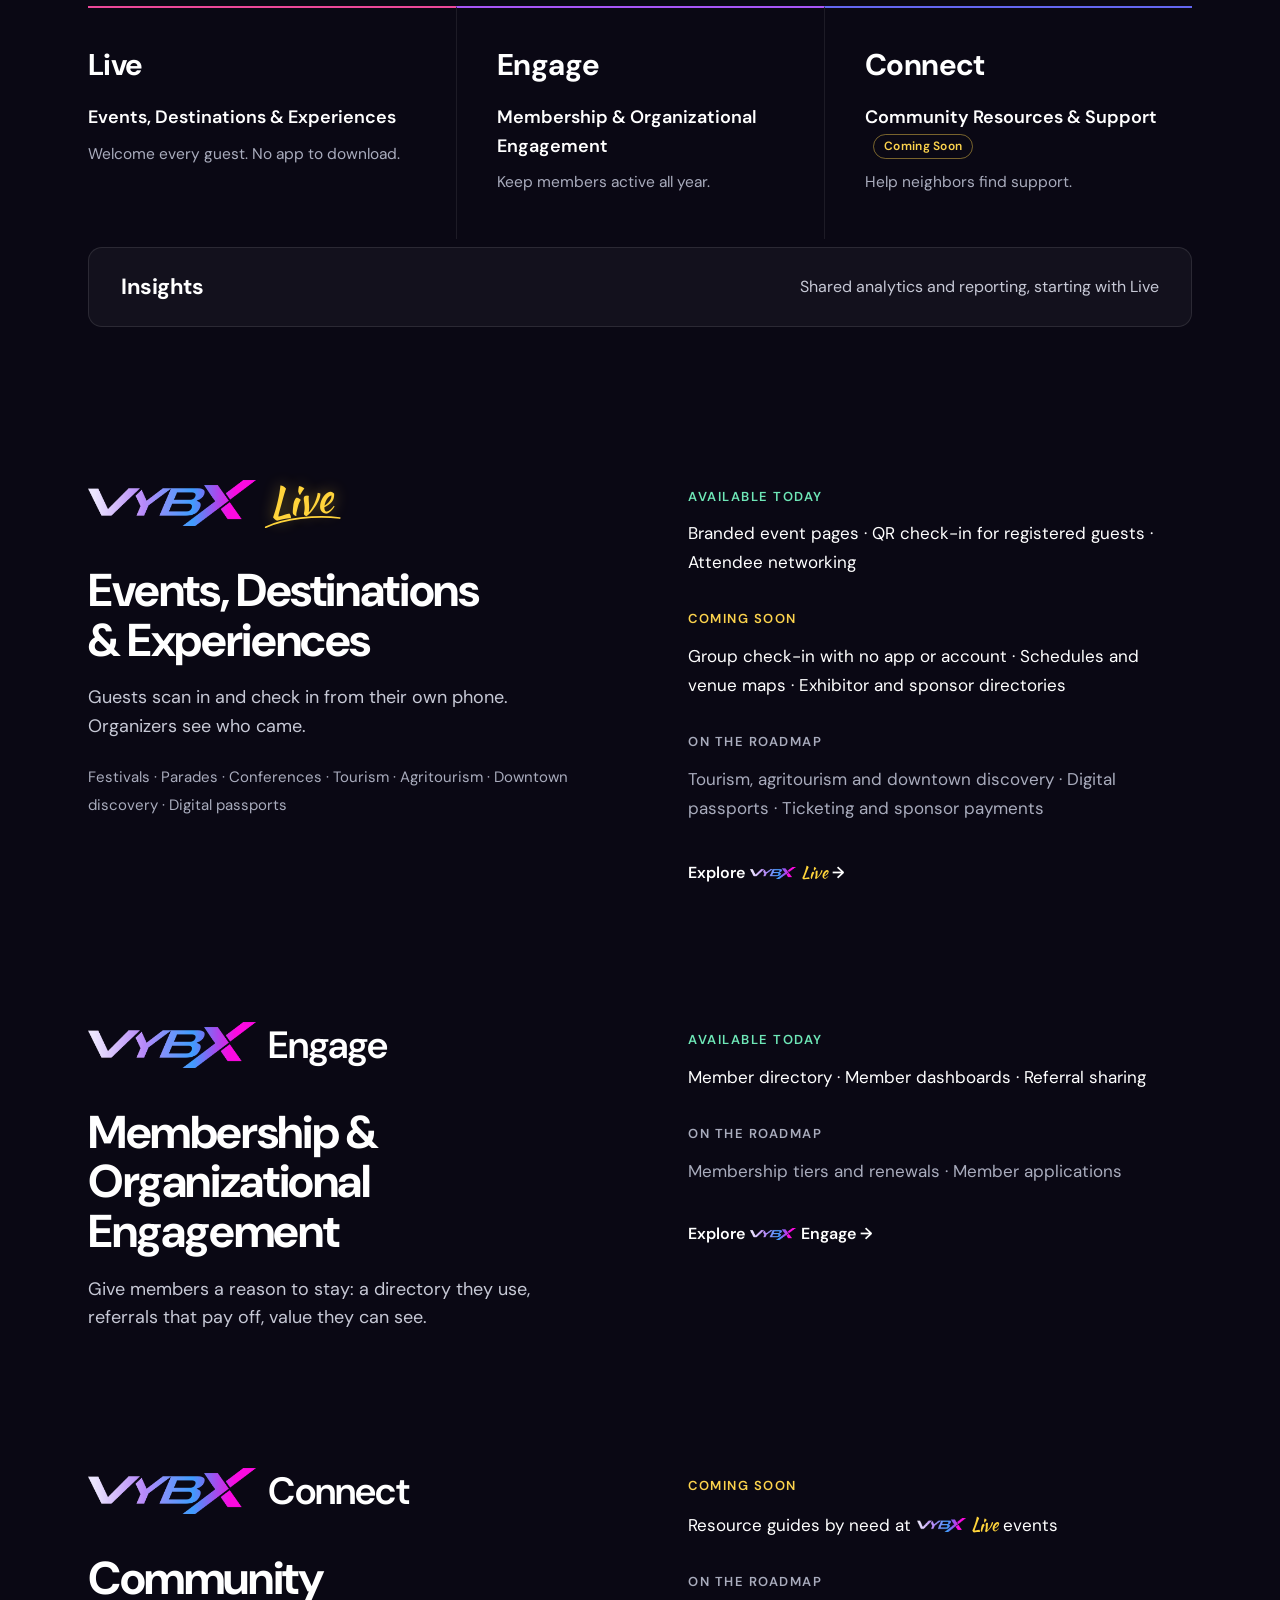
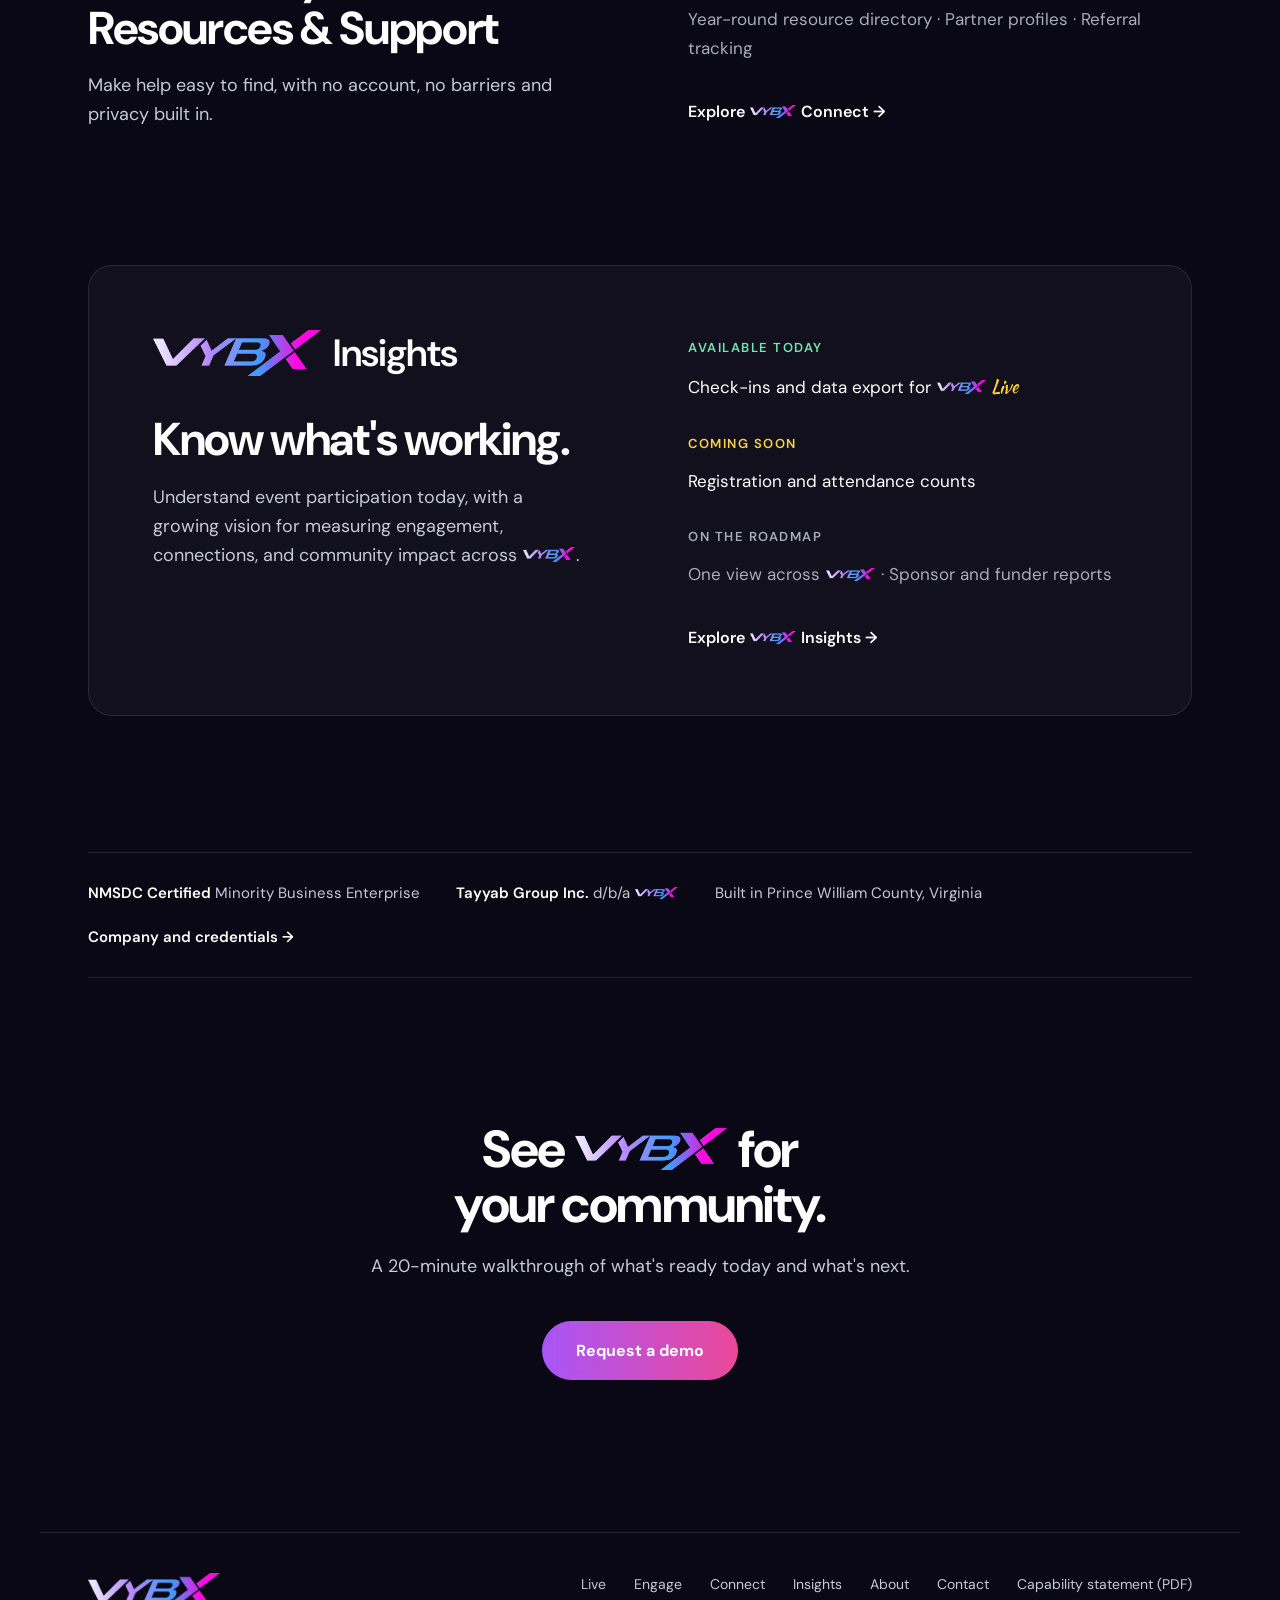
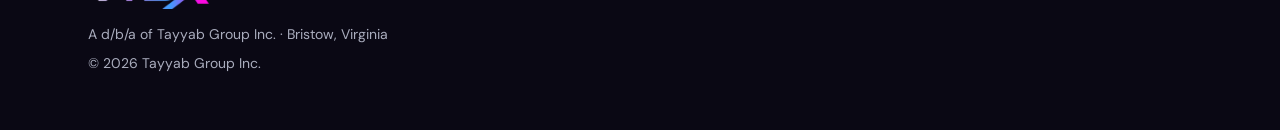
==== commit 62add993: "Hero motion: fuller network framing the text on mobile, slightly brighter lines Co-Authored-By: Clau" ====
--- a/index.html
+++ b/index.html
@@ -61,7 +61,7 @@
 <main id="main">
 
 <section class="hero hero-home">
-<div class="hero-fx" aria-hidden="true"><div class="fx-aura a1"></div><div class="fx-aura a2"></div><div class="fx-aura a3"></div><svg class="fx-net fx-d" viewBox="0 0 1440 760" preserveAspectRatio="xMidYMid slice" aria-hidden="true" focusable="false"><defs><linearGradient id="fxl-fx-d" x1="0" y1="0" x2="1" y2="0"><stop offset="0" stop-color="#A855F7" stop-opacity=".0"/><stop offset=".5" stop-color="#C084FC" stop-opacity=".9"/><stop offset="1" stop-color="#EC4899" stop-opacity=".0"/></linearGradient><radialGradient id="fxg-fx-d"><stop offset="0" stop-color="#F0ABFC" stop-opacity=".9"/><stop offset=".35" stop-color="#C084FC" stop-opacity=".35"/><stop offset="1" stop-color="#A855F7" stop-opacity="0"/></radialGradient></defs><g class="fx-drift"><path class="fx-line" pathLength="1" style="--d:0.00s" d="M90 180L230 110" stroke="url(#fxl-fx-d)"/><path class="fx-line" pathLength="1" style="--d:1.37s" d="M90 180L170 330" stroke="url(#fxl-fx-d)"/><path class="fx-line" pathLength="1" style="--d:2.74s" d="M230 110L330 250" stroke="url(#fxl-fx-d)"/><path class="fx-line" pathLength="1" style="--d:4.11s" d="M170 330L330 250" stroke="url(#fxl-fx-d)"/><path class="fx-line" pathLength="1" style="--d:5.48s" d="M170 330L120 520" stroke="url(#fxl-fx-d)"/><path class="fx-line" pathLength="1" style="--d:6.85s" d="M330 250L300 470" stroke="url(#fxl-fx-d)"/><path class="fx-line" pathLength="1" style="--d:8.22s" d="M120 520L300 470" stroke="url(#fxl-fx-d)"/><path class="fx-line" pathLength="1" style="--d:0.59s" d="M300 470L260 640" stroke="url(#fxl-fx-d)"/><path class="fx-line" pathLength="1" style="--d:1.96s" d="M1350 170L1200 100" stroke="url(#fxl-fx-d)"/><path class="fx-line" pathLength="1" style="--d:3.33s" d="M1350 170L1280 330" stroke="url(#fxl-fx-d)"/><path class="fx-line" pathLength="1" style="--d:4.70s" d="M1200 100L1110 260" stroke="url(#fxl-fx-d)"/><path class="fx-line" pathLength="1" style="--d:6.07s" d="M1280 330L1110 260" stroke="url(#fxl-fx-d)"/><path class="fx-line" pathLength="1" style="--d:7.44s" d="M1280 330L1330 520" stroke="url(#fxl-fx-d)"/><path class="fx-line" pathLength="1" style="--d:8.81s" d="M1110 260L1150 460" stroke="url(#fxl-fx-d)"/><path class="fx-line" pathLength="1" style="--d:1.18s" d="M1330 520L1150 460" stroke="url(#fxl-fx-d)"/><path class="fx-line" pathLength="1" style="--d:2.55s" d="M1150 460L1190 650" stroke="url(#fxl-fx-d)"/><path class="fx-line" pathLength="1" style="--d:3.92s" d="M230 110L600 40" stroke="url(#fxl-fx-d)"/><path class="fx-line" pathLength="1" style="--d:5.29s" d="M1200 100L840 50" stroke="url(#fxl-fx-d)"/><path class="fx-line fx-arc" pathLength="1" style="--d:2.00s" d="M330 250Q720 80 1110 260" stroke="url(#fxl-fx-d)"/><path class="fx-line fx-arc" pathLength="1" style="--d:5.10s" d="M600 40Q720 10 840 50" stroke="url(#fxl-fx-d)"/><path class="fx-line fx-arc" pathLength="1" style="--d:8.20s" d="M300 470Q725 370 1150 460" stroke="url(#fxl-fx-d)"/><g class="fx-node" style="--d:0.00s"><circle cx="90" cy="180" r="27.0" fill="url(#fxg-fx-d)"/><circle cx="90" cy="180" r="2.2" fill="#fff"/></g><g class="fx-node" style="--d:0.83s"><circle cx="230" cy="110" r="18" fill="url(#fxg-fx-d)"/><circle cx="230" cy="110" r="1.5" fill="#fff"/></g><g class="fx-node" style="--d:1.66s"><circle cx="170" cy="330" r="18" fill="url(#fxg-fx-d)"/><circle cx="170" cy="330" r="1.5" fill="#fff"/></g><g class="fx-node" style="--d:2.49s"><circle cx="330" cy="250" r="27.0" fill="url(#fxg-fx-d)"/><circle cx="330" cy="250" r="2.2" fill="#fff"/></g><g class="fx-node" style="--d:3.32s"><circle cx="120" cy="520" r="18" fill="url(#fxg-fx-d)"/><circle cx="120" cy="520" r="1.5" fill="#fff"/></g><g class="fx-node" style="--d:4.15s"><circle cx="300" cy="470" r="18" fill="url(#fxg-fx-d)"/><circle cx="300" cy="470" r="1.5" fill="#fff"/></g><g class="fx-node" style="--d:4.98s"><circle cx="260" cy="640" r="27.0" fill="url(#fxg-fx-d)"/><circle cx="260" cy="640" r="2.2" fill="#fff"/></g><g class="fx-node" style="--d:5.81s"><circle cx="1350" cy="170" r="18" fill="url(#fxg-fx-d)"/><circle cx="1350" cy="170" r="1.5" fill="#fff"/></g><g class="fx-node" style="--d:0.64s"><circle cx="1200" cy="100" r="18" fill="url(#fxg-fx-d)"/><circle cx="1200" cy="100" r="1.5" fill="#fff"/></g><g class="fx-node" style="--d:1.47s"><circle cx="1280" cy="330" r="27.0" fill="url(#fxg-fx-d)"/><circle cx="1280" cy="330" r="2.2" fill="#fff"/></g><g class="fx-node" style="--d:2.30s"><circle cx="1110" cy="260" r="18" fill="url(#fxg-fx-d)"/><circle cx="1110" cy="260" r="1.5" fill="#fff"/></g><g class="fx-node" style="--d:3.13s"><circle cx="1330" cy="520" r="18" fill="url(#fxg-fx-d)"/><circle cx="1330" cy="520" r="1.5" fill="#fff"/></g><g class="fx-node" style="--d:3.96s"><circle cx="1150" cy="460" r="27.0" fill="url(#fxg-fx-d)"/><circle cx="1150" cy="460" r="2.2" fill="#fff"/></g><g class="fx-node" style="--d:4.79s"><circle cx="1190" cy="650" r="18" fill="url(#fxg-fx-d)"/><circle cx="1190" cy="650" r="1.5" fill="#fff"/></g><g class="fx-node" style="--d:5.62s"><circle cx="600" cy="40" r="18" fill="url(#fxg-fx-d)"/><circle cx="600" cy="40" r="1.5" fill="#fff"/></g><g class="fx-node" style="--d:0.45s"><circle cx="840" cy="50" r="27.0" fill="url(#fxg-fx-d)"/><circle cx="840" cy="50" r="2.2" fill="#fff"/></g></g></svg><svg class="fx-net fx-m" viewBox="0 0 400 960" preserveAspectRatio="xMidYMid slice" aria-hidden="true" focusable="false"><defs><linearGradient id="fxl-fx-m" x1="0" y1="0" x2="1" y2="0"><stop offset="0" stop-color="#A855F7" stop-opacity=".0"/><stop offset=".5" stop-color="#C084FC" stop-opacity=".9"/><stop offset="1" stop-color="#EC4899" stop-opacity=".0"/></linearGradient><radialGradient id="fxg-fx-m"><stop offset="0" stop-color="#F0ABFC" stop-opacity=".9"/><stop offset=".35" stop-color="#C084FC" stop-opacity=".35"/><stop offset="1" stop-color="#A855F7" stop-opacity="0"/></radialGradient></defs><g class="fx-drift"><path class="fx-line" pathLength="1" style="--d:0.00s" d="M40 150L150 115" stroke="url(#fxl-fx-m)"/><path class="fx-line" pathLength="1" style="--d:1.37s" d="M150 115L260 160" stroke="url(#fxl-fx-m)"/><path class="fx-line" pathLength="1" style="--d:2.74s" d="M260 160L370 120" stroke="url(#fxl-fx-m)"/><path class="fx-line" pathLength="1" style="--d:4.11s" d="M370 120L360 260" stroke="url(#fxl-fx-m)"/><path class="fx-line" pathLength="1" style="--d:5.48s" d="M260 160L360 260" stroke="url(#fxl-fx-m)"/><path class="fx-line" pathLength="1" style="--d:6.85s" d="M360 260L392 380" stroke="url(#fxl-fx-m)"/><path class="fx-line" pathLength="1" style="--d:8.22s" d="M392 380L352 500" stroke="url(#fxl-fx-m)"/><path class="fx-line" pathLength="1" style="--d:0.59s" d="M352 500L388 620" stroke="url(#fxl-fx-m)"/><path class="fx-line" pathLength="1" style="--d:1.96s" d="M388 620L360 760" stroke="url(#fxl-fx-m)"/><path class="fx-line" pathLength="1" style="--d:3.33s" d="M360 760L370 905" stroke="url(#fxl-fx-m)"/><path class="fx-line" pathLength="1" style="--d:4.70s" d="M60 900L210 930" stroke="url(#fxl-fx-m)"/><path class="fx-line" pathLength="1" style="--d:6.07s" d="M210 930L370 905" stroke="url(#fxl-fx-m)"/><path class="fx-line fx-arc" pathLength="1" style="--d:2.00s" d="M40 150Q205 60 370 120" stroke="url(#fxl-fx-m)"/><g class="fx-node" style="--d:0.00s"><circle cx="40" cy="150" r="27.0" fill="url(#fxg-fx-m)"/><circle cx="40" cy="150" r="2.2" fill="#fff"/></g><g class="fx-node" style="--d:0.83s"><circle cx="150" cy="115" r="18" fill="url(#fxg-fx-m)"/><circle cx="150" cy="115" r="1.5" fill="#fff"/></g><g class="fx-node" style="--d:1.66s"><circle cx="260" cy="160" r="18" fill="url(#fxg-fx-m)"/><circle cx="260" cy="160" r="1.5" fill="#fff"/></g><g class="fx-node" style="--d:2.49s"><circle cx="370" cy="120" r="27.0" fill="url(#fxg-fx-m)"/><circle cx="370" cy="120" r="2.2" fill="#fff"/></g><g class="fx-node" style="--d:3.32s"><circle cx="360" cy="260" r="18" fill="url(#fxg-fx-m)"/><circle cx="360" cy="260" r="1.5" fill="#fff"/></g><g class="fx-node" style="--d:4.15s"><circle cx="392" cy="380" r="18" fill="url(#fxg-fx-m)"/><circle cx="392" cy="380" r="1.5" fill="#fff"/></g><g class="fx-node" style="--d:4.98s"><circle cx="352" cy="500" r="27.0" fill="url(#fxg-fx-m)"/><circle cx="352" cy="500" r="2.2" fill="#fff"/></g><g class="fx-node" style="--d:5.81s"><circle cx="388" cy="620" r="18" fill="url(#fxg-fx-m)"/><circle cx="388" cy="620" r="1.5" fill="#fff"/></g><g class="fx-node" style="--d:0.64s"><circle cx="360" cy="760" r="18" fill="url(#fxg-fx-m)"/><circle cx="360" cy="760" r="1.5" fill="#fff"/></g><g class="fx-node" style="--d:1.47s"><circle cx="60" cy="900" r="27.0" fill="url(#fxg-fx-m)"/><circle cx="60" cy="900" r="2.2" fill="#fff"/></g><g class="fx-node" style="--d:2.30s"><circle cx="210" cy="930" r="18" fill="url(#fxg-fx-m)"/><circle cx="210" cy="930" r="1.5" fill="#fff"/></g><g class="fx-node" style="--d:3.13s"><circle cx="370" cy="905" r="18" fill="url(#fxg-fx-m)"/><circle cx="370" cy="905" r="1.5" fill="#fff"/></g></g></svg><div class="fx-halo"></div></div>
+<div class="hero-fx" aria-hidden="true"><div class="fx-aura a1"></div><div class="fx-aura a2"></div><div class="fx-aura a3"></div><svg class="fx-net fx-d" viewBox="0 0 1440 760" preserveAspectRatio="xMidYMid slice" aria-hidden="true" focusable="false"><defs><linearGradient id="fxl-fx-d" x1="0" y1="0" x2="1" y2="0"><stop offset="0" stop-color="#A855F7" stop-opacity=".0"/><stop offset=".5" stop-color="#C084FC" stop-opacity=".9"/><stop offset="1" stop-color="#EC4899" stop-opacity=".0"/></linearGradient><radialGradient id="fxg-fx-d"><stop offset="0" stop-color="#F0ABFC" stop-opacity=".9"/><stop offset=".35" stop-color="#C084FC" stop-opacity=".35"/><stop offset="1" stop-color="#A855F7" stop-opacity="0"/></radialGradient></defs><g class="fx-drift"><path class="fx-line" pathLength="1" style="--d:0.00s" d="M90 180L230 110" stroke="url(#fxl-fx-d)"/><path class="fx-line" pathLength="1" style="--d:1.37s" d="M90 180L170 330" stroke="url(#fxl-fx-d)"/><path class="fx-line" pathLength="1" style="--d:2.74s" d="M230 110L330 250" stroke="url(#fxl-fx-d)"/><path class="fx-line" pathLength="1" style="--d:4.11s" d="M170 330L330 250" stroke="url(#fxl-fx-d)"/><path class="fx-line" pathLength="1" style="--d:5.48s" d="M170 330L120 520" stroke="url(#fxl-fx-d)"/><path class="fx-line" pathLength="1" style="--d:6.85s" d="M330 250L300 470" stroke="url(#fxl-fx-d)"/><path class="fx-line" pathLength="1" style="--d:8.22s" d="M120 520L300 470" stroke="url(#fxl-fx-d)"/><path class="fx-line" pathLength="1" style="--d:0.59s" d="M300 470L260 640" stroke="url(#fxl-fx-d)"/><path class="fx-line" pathLength="1" style="--d:1.96s" d="M1350 170L1200 100" stroke="url(#fxl-fx-d)"/><path class="fx-line" pathLength="1" style="--d:3.33s" d="M1350 170L1280 330" stroke="url(#fxl-fx-d)"/><path class="fx-line" pathLength="1" style="--d:4.70s" d="M1200 100L1110 260" stroke="url(#fxl-fx-d)"/><path class="fx-line" pathLength="1" style="--d:6.07s" d="M1280 330L1110 260" stroke="url(#fxl-fx-d)"/><path class="fx-line" pathLength="1" style="--d:7.44s" d="M1280 330L1330 520" stroke="url(#fxl-fx-d)"/><path class="fx-line" pathLength="1" style="--d:8.81s" d="M1110 260L1150 460" stroke="url(#fxl-fx-d)"/><path class="fx-line" pathLength="1" style="--d:1.18s" d="M1330 520L1150 460" stroke="url(#fxl-fx-d)"/><path class="fx-line" pathLength="1" style="--d:2.55s" d="M1150 460L1190 650" stroke="url(#fxl-fx-d)"/><path class="fx-line" pathLength="1" style="--d:3.92s" d="M230 110L600 40" stroke="url(#fxl-fx-d)"/><path class="fx-line" pathLength="1" style="--d:5.29s" d="M1200 100L840 50" stroke="url(#fxl-fx-d)"/><path class="fx-line fx-arc" pathLength="1" style="--d:2.00s" d="M330 250Q720 80 1110 260" stroke="url(#fxl-fx-d)"/><path class="fx-line fx-arc" pathLength="1" style="--d:5.10s" d="M600 40Q720 10 840 50" stroke="url(#fxl-fx-d)"/><path class="fx-line fx-arc" pathLength="1" style="--d:8.20s" d="M300 470Q725 370 1150 460" stroke="url(#fxl-fx-d)"/><g class="fx-node" style="--d:0.00s"><circle cx="90" cy="180" r="27.0" fill="url(#fxg-fx-d)"/><circle cx="90" cy="180" r="2.2" fill="#fff"/></g><g class="fx-node" style="--d:0.83s"><circle cx="230" cy="110" r="18" fill="url(#fxg-fx-d)"/><circle cx="230" cy="110" r="1.5" fill="#fff"/></g><g class="fx-node" style="--d:1.66s"><circle cx="170" cy="330" r="18" fill="url(#fxg-fx-d)"/><circle cx="170" cy="330" r="1.5" fill="#fff"/></g><g class="fx-node" style="--d:2.49s"><circle cx="330" cy="250" r="27.0" fill="url(#fxg-fx-d)"/><circle cx="330" cy="250" r="2.2" fill="#fff"/></g><g class="fx-node" style="--d:3.32s"><circle cx="120" cy="520" r="18" fill="url(#fxg-fx-d)"/><circle cx="120" cy="520" r="1.5" fill="#fff"/></g><g class="fx-node" style="--d:4.15s"><circle cx="300" cy="470" r="18" fill="url(#fxg-fx-d)"/><circle cx="300" cy="470" r="1.5" fill="#fff"/></g><g class="fx-node" style="--d:4.98s"><circle cx="260" cy="640" r="27.0" fill="url(#fxg-fx-d)"/><circle cx="260" cy="640" r="2.2" fill="#fff"/></g><g class="fx-node" style="--d:5.81s"><circle cx="1350" cy="170" r="18" fill="url(#fxg-fx-d)"/><circle cx="1350" cy="170" r="1.5" fill="#fff"/></g><g class="fx-node" style="--d:0.64s"><circle cx="1200" cy="100" r="18" fill="url(#fxg-fx-d)"/><circle cx="1200" cy="100" r="1.5" fill="#fff"/></g><g class="fx-node" style="--d:1.47s"><circle cx="1280" cy="330" r="27.0" fill="url(#fxg-fx-d)"/><circle cx="1280" cy="330" r="2.2" fill="#fff"/></g><g class="fx-node" style="--d:2.30s"><circle cx="1110" cy="260" r="18" fill="url(#fxg-fx-d)"/><circle cx="1110" cy="260" r="1.5" fill="#fff"/></g><g class="fx-node" style="--d:3.13s"><circle cx="1330" cy="520" r="18" fill="url(#fxg-fx-d)"/><circle cx="1330" cy="520" r="1.5" fill="#fff"/></g><g class="fx-node" style="--d:3.96s"><circle cx="1150" cy="460" r="27.0" fill="url(#fxg-fx-d)"/><circle cx="1150" cy="460" r="2.2" fill="#fff"/></g><g class="fx-node" style="--d:4.79s"><circle cx="1190" cy="650" r="18" fill="url(#fxg-fx-d)"/><circle cx="1190" cy="650" r="1.5" fill="#fff"/></g><g class="fx-node" style="--d:5.62s"><circle cx="600" cy="40" r="18" fill="url(#fxg-fx-d)"/><circle cx="600" cy="40" r="1.5" fill="#fff"/></g><g class="fx-node" style="--d:0.45s"><circle cx="840" cy="50" r="27.0" fill="url(#fxg-fx-d)"/><circle cx="840" cy="50" r="2.2" fill="#fff"/></g></g></svg><svg class="fx-net fx-m" viewBox="0 0 390 682" preserveAspectRatio="xMidYMid slice" aria-hidden="true" focusable="false"><defs><linearGradient id="fxl-fx-m" x1="0" y1="0" x2="1" y2="0"><stop offset="0" stop-color="#A855F7" stop-opacity=".0"/><stop offset=".5" stop-color="#C084FC" stop-opacity=".9"/><stop offset="1" stop-color="#EC4899" stop-opacity=".0"/></linearGradient><radialGradient id="fxg-fx-m"><stop offset="0" stop-color="#F0ABFC" stop-opacity=".9"/><stop offset=".35" stop-color="#C084FC" stop-opacity=".35"/><stop offset="1" stop-color="#A855F7" stop-opacity="0"/></radialGradient></defs><g class="fx-drift"><path class="fx-line" pathLength="1" style="--d:0.00s" d="M30 30L120 14" stroke="url(#fxl-fx-m)"/><path class="fx-line" pathLength="1" style="--d:1.37s" d="M120 14L215 46" stroke="url(#fxl-fx-m)"/><path class="fx-line" pathLength="1" style="--d:2.74s" d="M215 46L300 20" stroke="url(#fxl-fx-m)"/><path class="fx-line" pathLength="1" style="--d:4.11s" d="M300 20L372 58" stroke="url(#fxl-fx-m)"/><path class="fx-line" pathLength="1" style="--d:5.48s" d="M215 46L268 96" stroke="url(#fxl-fx-m)"/><path class="fx-line" pathLength="1" style="--d:6.85s" d="M372 58L268 96" stroke="url(#fxl-fx-m)"/><path class="fx-line" pathLength="1" style="--d:8.22s" d="M372 58L362 170" stroke="url(#fxl-fx-m)"/><path class="fx-line" pathLength="1" style="--d:0.59s" d="M268 96L362 170" stroke="url(#fxl-fx-m)"/><path class="fx-line" pathLength="1" style="--d:1.96s" d="M362 170L338 300" stroke="url(#fxl-fx-m)"/><path class="fx-line" pathLength="1" style="--d:3.33s" d="M338 300L378 420" stroke="url(#fxl-fx-m)"/><path class="fx-line" pathLength="1" style="--d:4.70s" d="M378 420L330 486" stroke="url(#fxl-fx-m)"/><path class="fx-line" pathLength="1" style="--d:6.07s" d="M330 486L372 600" stroke="url(#fxl-fx-m)"/><path class="fx-line" pathLength="1" style="--d:7.44s" d="M372 600L250 656" stroke="url(#fxl-fx-m)"/><path class="fx-line" pathLength="1" style="--d:8.81s" d="M250 656L120 640" stroke="url(#fxl-fx-m)"/><path class="fx-line" pathLength="1" style="--d:1.18s" d="M120 640L18 562" stroke="url(#fxl-fx-m)"/><path class="fx-line" pathLength="1" style="--d:2.55s" d="M18 562L12 350" stroke="url(#fxl-fx-m)"/><path class="fx-line" pathLength="1" style="--d:3.92s" d="M12 350L14 92" stroke="url(#fxl-fx-m)"/><path class="fx-line" pathLength="1" style="--d:5.29s" d="M14 92L30 30" stroke="url(#fxl-fx-m)"/><path class="fx-line" pathLength="1" style="--d:6.66s" d="M120 14L14 92" stroke="url(#fxl-fx-m)"/><path class="fx-line fx-arc" pathLength="1" style="--d:2.00s" d="M30 30Q201 4 372 58" stroke="url(#fxl-fx-m)"/><path class="fx-line fx-arc" pathLength="1" style="--d:5.10s" d="M14 92Q188 52 362 170" stroke="url(#fxl-fx-m)"/><path class="fx-line fx-arc" pathLength="1" style="--d:8.20s" d="M18 562Q195 622 372 600" stroke="url(#fxl-fx-m)"/><g class="fx-node" style="--d:0.00s"><circle cx="30" cy="30" r="27.0" fill="url(#fxg-fx-m)"/><circle cx="30" cy="30" r="2.2" fill="#fff"/></g><g class="fx-node" style="--d:0.83s"><circle cx="120" cy="14" r="18" fill="url(#fxg-fx-m)"/><circle cx="120" cy="14" r="1.5" fill="#fff"/></g><g class="fx-node" style="--d:1.66s"><circle cx="215" cy="46" r="18" fill="url(#fxg-fx-m)"/><circle cx="215" cy="46" r="1.5" fill="#fff"/></g><g class="fx-node" style="--d:2.49s"><circle cx="300" cy="20" r="27.0" fill="url(#fxg-fx-m)"/><circle cx="300" cy="20" r="2.2" fill="#fff"/></g><g class="fx-node" style="--d:3.32s"><circle cx="372" cy="58" r="18" fill="url(#fxg-fx-m)"/><circle cx="372" cy="58" r="1.5" fill="#fff"/></g><g class="fx-node" style="--d:4.15s"><circle cx="268" cy="96" r="18" fill="url(#fxg-fx-m)"/><circle cx="268" cy="96" r="1.5" fill="#fff"/></g><g class="fx-node" style="--d:4.98s"><circle cx="362" cy="170" r="27.0" fill="url(#fxg-fx-m)"/><circle cx="362" cy="170" r="2.2" fill="#fff"/></g><g class="fx-node" style="--d:5.81s"><circle cx="338" cy="300" r="18" fill="url(#fxg-fx-m)"/><circle cx="338" cy="300" r="1.5" fill="#fff"/></g><g class="fx-node" style="--d:0.64s"><circle cx="378" cy="420" r="18" fill="url(#fxg-fx-m)"/><circle cx="378" cy="420" r="1.5" fill="#fff"/></g><g class="fx-node" style="--d:1.47s"><circle cx="330" cy="486" r="27.0" fill="url(#fxg-fx-m)"/><circle cx="330" cy="486" r="2.2" fill="#fff"/></g><g class="fx-node" style="--d:2.30s"><circle cx="372" cy="600" r="18" fill="url(#fxg-fx-m)"/><circle cx="372" cy="600" r="1.5" fill="#fff"/></g><g class="fx-node" style="--d:3.13s"><circle cx="250" cy="656" r="18" fill="url(#fxg-fx-m)"/><circle cx="250" cy="656" r="1.5" fill="#fff"/></g><g class="fx-node" style="--d:3.96s"><circle cx="120" cy="640" r="27.0" fill="url(#fxg-fx-m)"/><circle cx="120" cy="640" r="2.2" fill="#fff"/></g><g class="fx-node" style="--d:4.79s"><circle cx="18" cy="562" r="18" fill="url(#fxg-fx-m)"/><circle cx="18" cy="562" r="1.5" fill="#fff"/></g><g class="fx-node" style="--d:5.62s"><circle cx="12" cy="350" r="18" fill="url(#fxg-fx-m)"/><circle cx="12" cy="350" r="1.5" fill="#fff"/></g><g class="fx-node" style="--d:0.45s"><circle cx="14" cy="92" r="27.0" fill="url(#fxg-fx-m)"/><circle cx="14" cy="92" r="2.2" fill="#fff"/></g></g></svg><div class="fx-halo"></div></div>
 <div class="wrap">
 <p class="eyebrow vce" aria-label="Connect, impact, vibe"><span class="c">Connect</span><span class="x" aria-hidden="true">|</span><em class="v">Impact</em><span class="x" aria-hidden="true">|</span><em class="i">Vibe</em></p>
 <h1>Every connection starts somewhere.<span class="grad">Make it count.</span></h1>
--- a/assets/site.css
+++ b/assets/site.css
@@ -285,15 +285,15 @@
 .fx-arc { animation-duration: 13s; }
 @keyframes fxLine {
   0% { stroke-dashoffset: 1; opacity: 0; }
-  10% { opacity: .75; }
-  40% { stroke-dashoffset: 0; opacity: .75; }
-  70% { stroke-dashoffset: 0; opacity: .35; }
+  10% { opacity: var(--peak, .85); }
+  40% { stroke-dashoffset: 0; opacity: var(--peak, .85); }
+  70% { stroke-dashoffset: 0; opacity: .4; }
   100% { stroke-dashoffset: 0; opacity: 0; }
 }
-.fx-node { opacity: .35; animation: fxNode 6s ease-in-out infinite; animation-delay: var(--d); }
+.fx-node { opacity: var(--base, .45); animation: fxNode 6s ease-in-out infinite; animation-delay: var(--d); }
 @keyframes fxNode { 50% { opacity: 1; } }
 .fx-halo { position: absolute; inset: 0;
-  background: radial-gradient(ellipse 38% 46% at 50% 54%, rgba(10,8,20,.72) 0%, rgba(10,8,20,.35) 55%, rgba(10,8,20,0) 100%); }
+  background: radial-gradient(ellipse 38% 46% at 50% 54%, rgba(10,8,20,.62) 0%, rgba(10,8,20,.28) 55%, rgba(10,8,20,0) 100%); }
 .hero-fx.fx-paused *, .hero-fx.fx-paused { animation-play-state: paused !important; }
 
 @media (max-width: 860px) {
@@ -304,7 +304,12 @@
   .fx-aura.a1 { width: 120vw; height: 120vw; left: -50vw; top: -30vw; }
   .fx-aura.a2 { width: 110vw; height: 110vw; right: -55vw; top: 40vw; }
   .fx-aura.a3 { width: 90vw; height: 90vw; left: 10vw; top: 90vw; }
-  .fx-halo { background: radial-gradient(ellipse 70% 40% at 30% 50%, rgba(10,8,20,.7) 0%, rgba(10,8,20,.3) 60%, rgba(10,8,20,0) 100%); }
+  .fx-halo { background: radial-gradient(ellipse 62% 34% at 40% 46%, rgba(10,8,20,.5) 0%, rgba(10,8,20,.18) 60%, rgba(10,8,20,0) 100%); }
+  .hero-fx { -webkit-mask-image: linear-gradient(to bottom, transparent 0, #000 5%, #000 82%, transparent 100%);
+                     mask-image: linear-gradient(to bottom, transparent 0, #000 5%, #000 82%, transparent 100%); }
+  .fx-line { --peak: .95; stroke-width: 1.15; }
+  .fx-node { --base: .55; }
+  .fx-aura { opacity: .62; }
 }
 @media (prefers-reduced-motion: reduce) {
   .hero-fx *, .hero-fx { animation: none !important; }
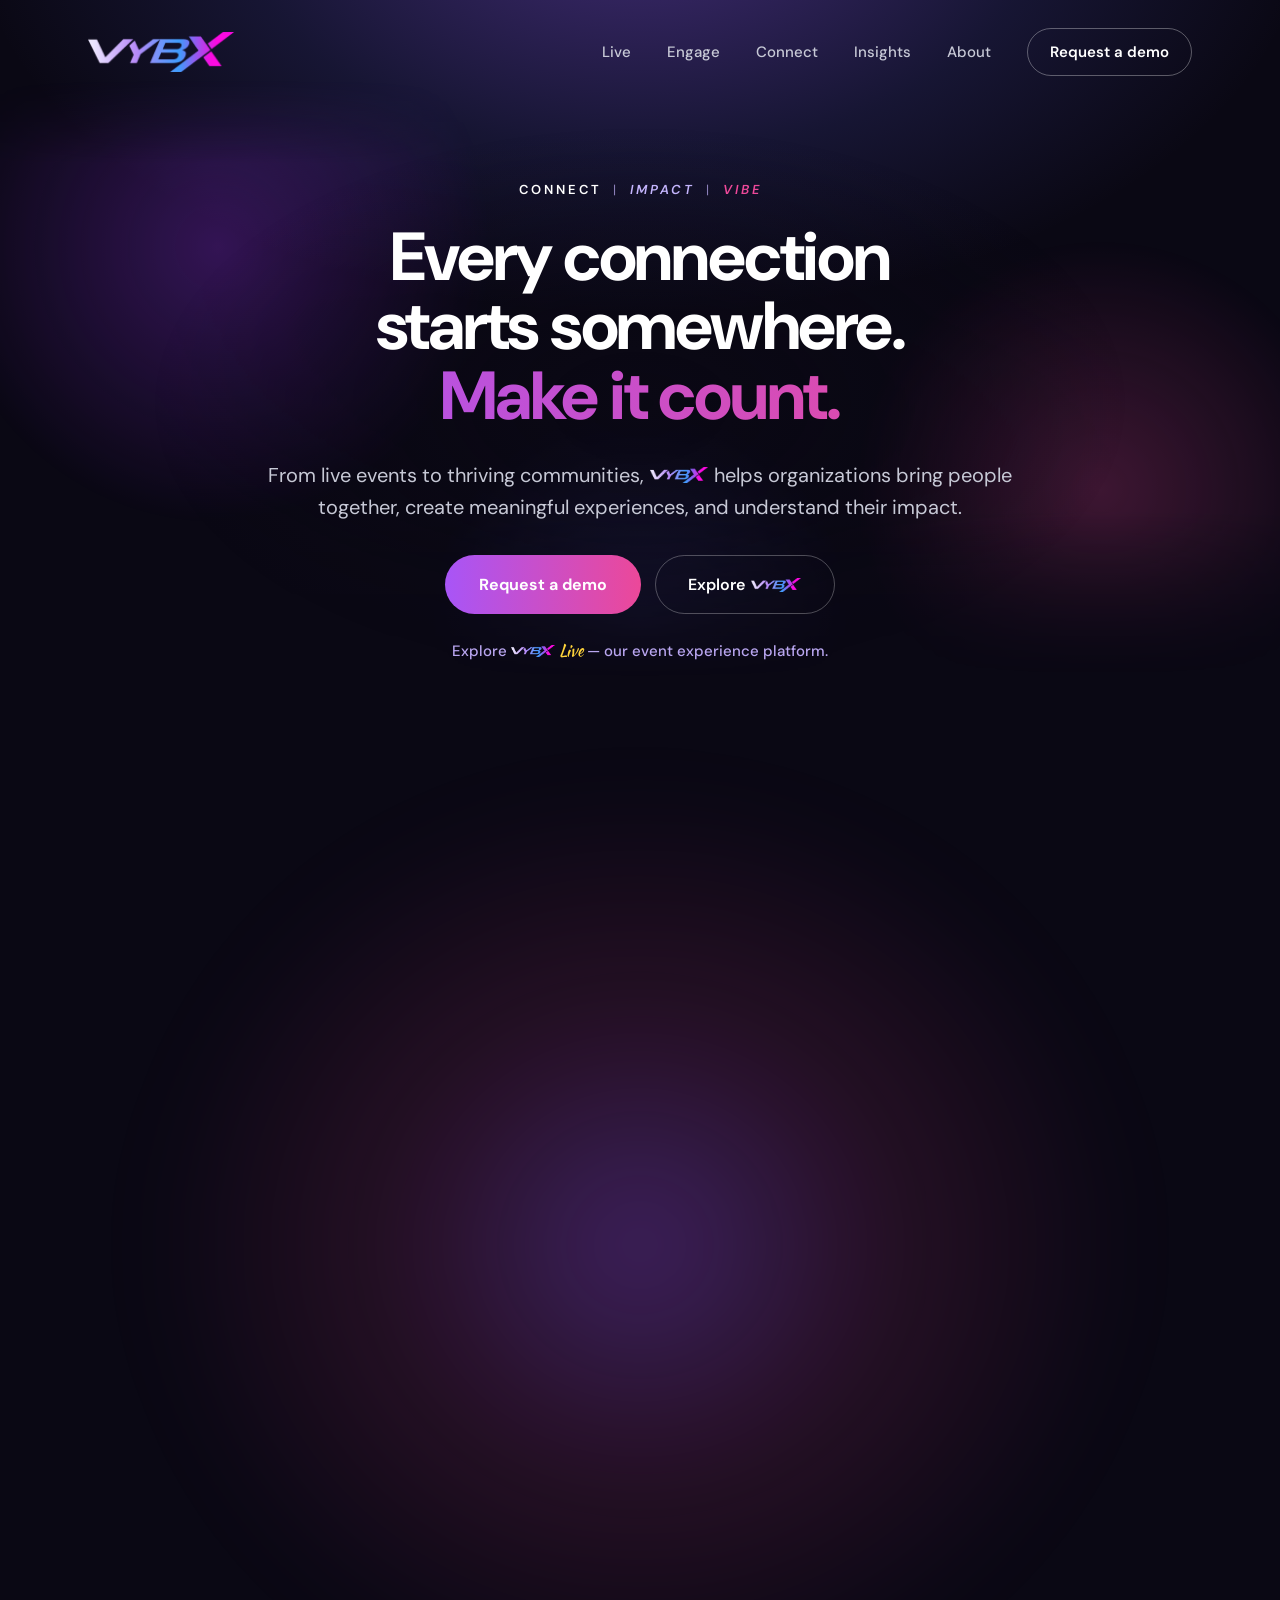
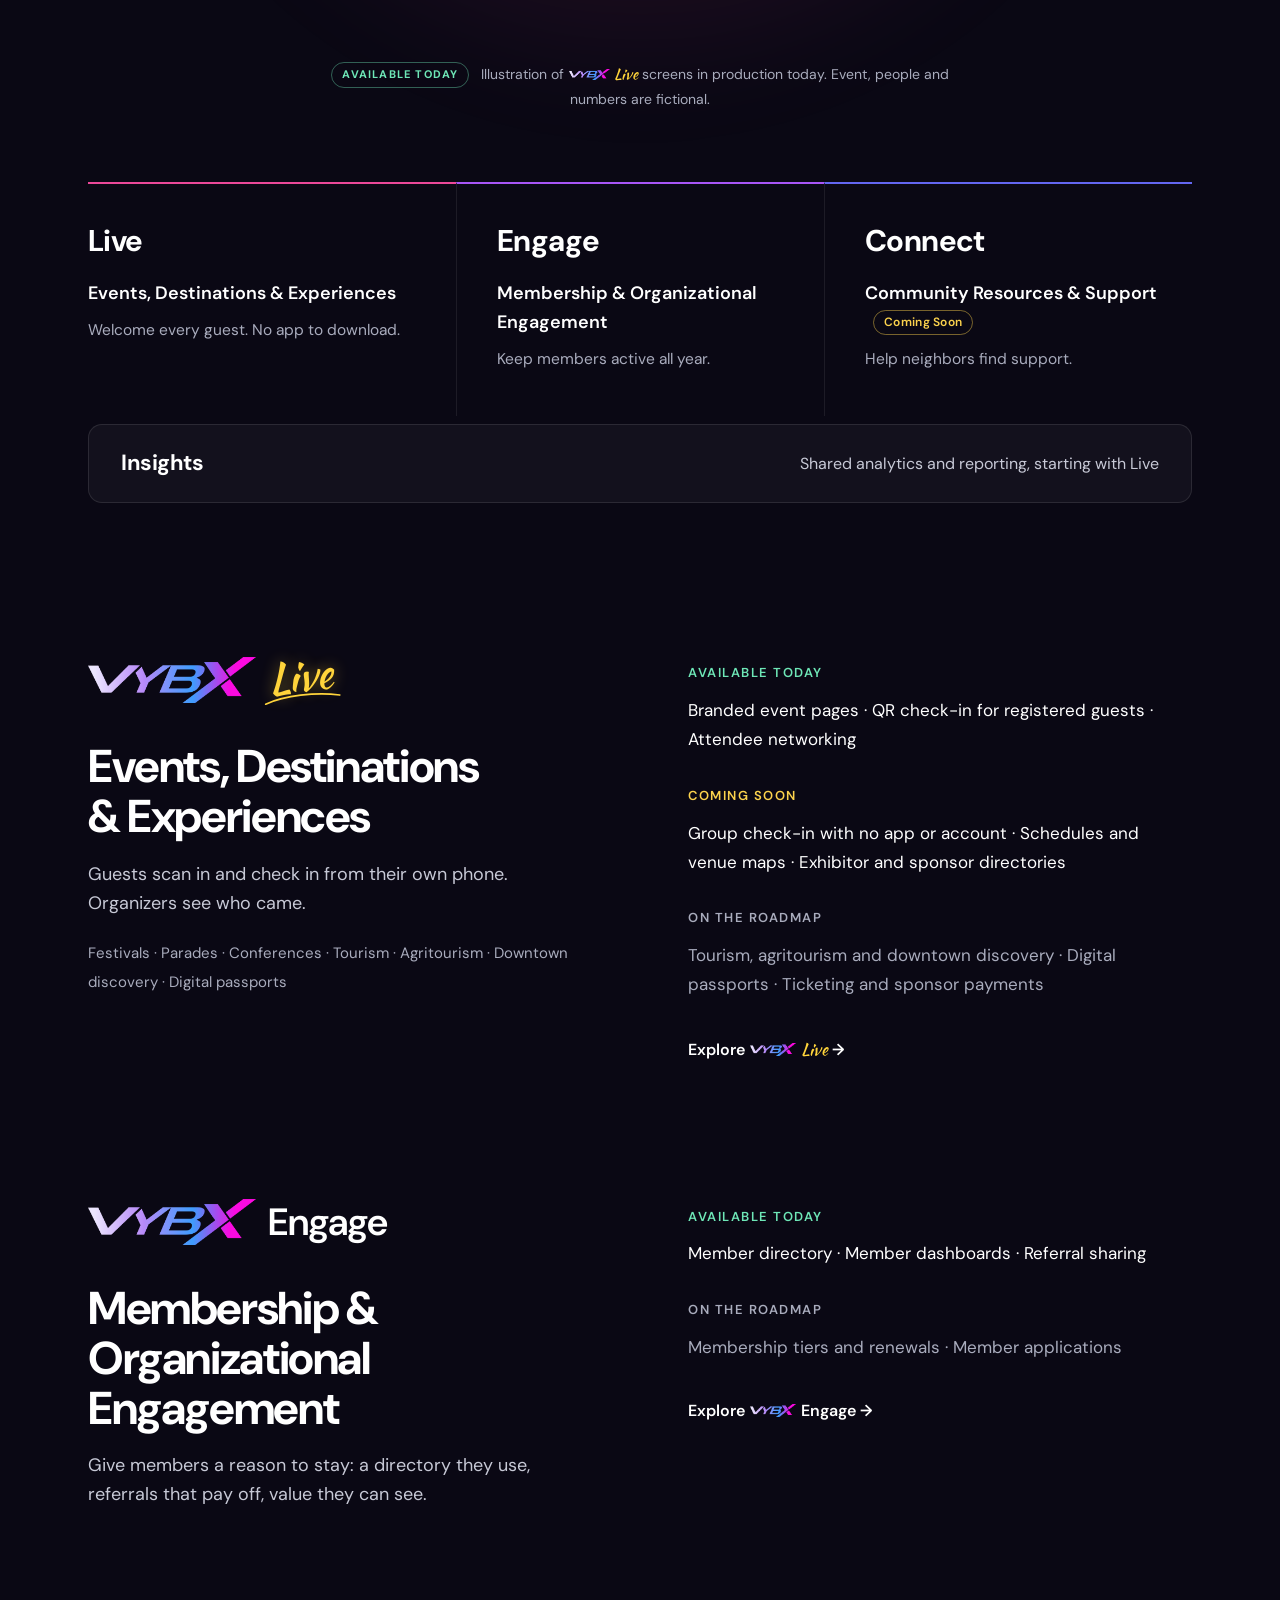
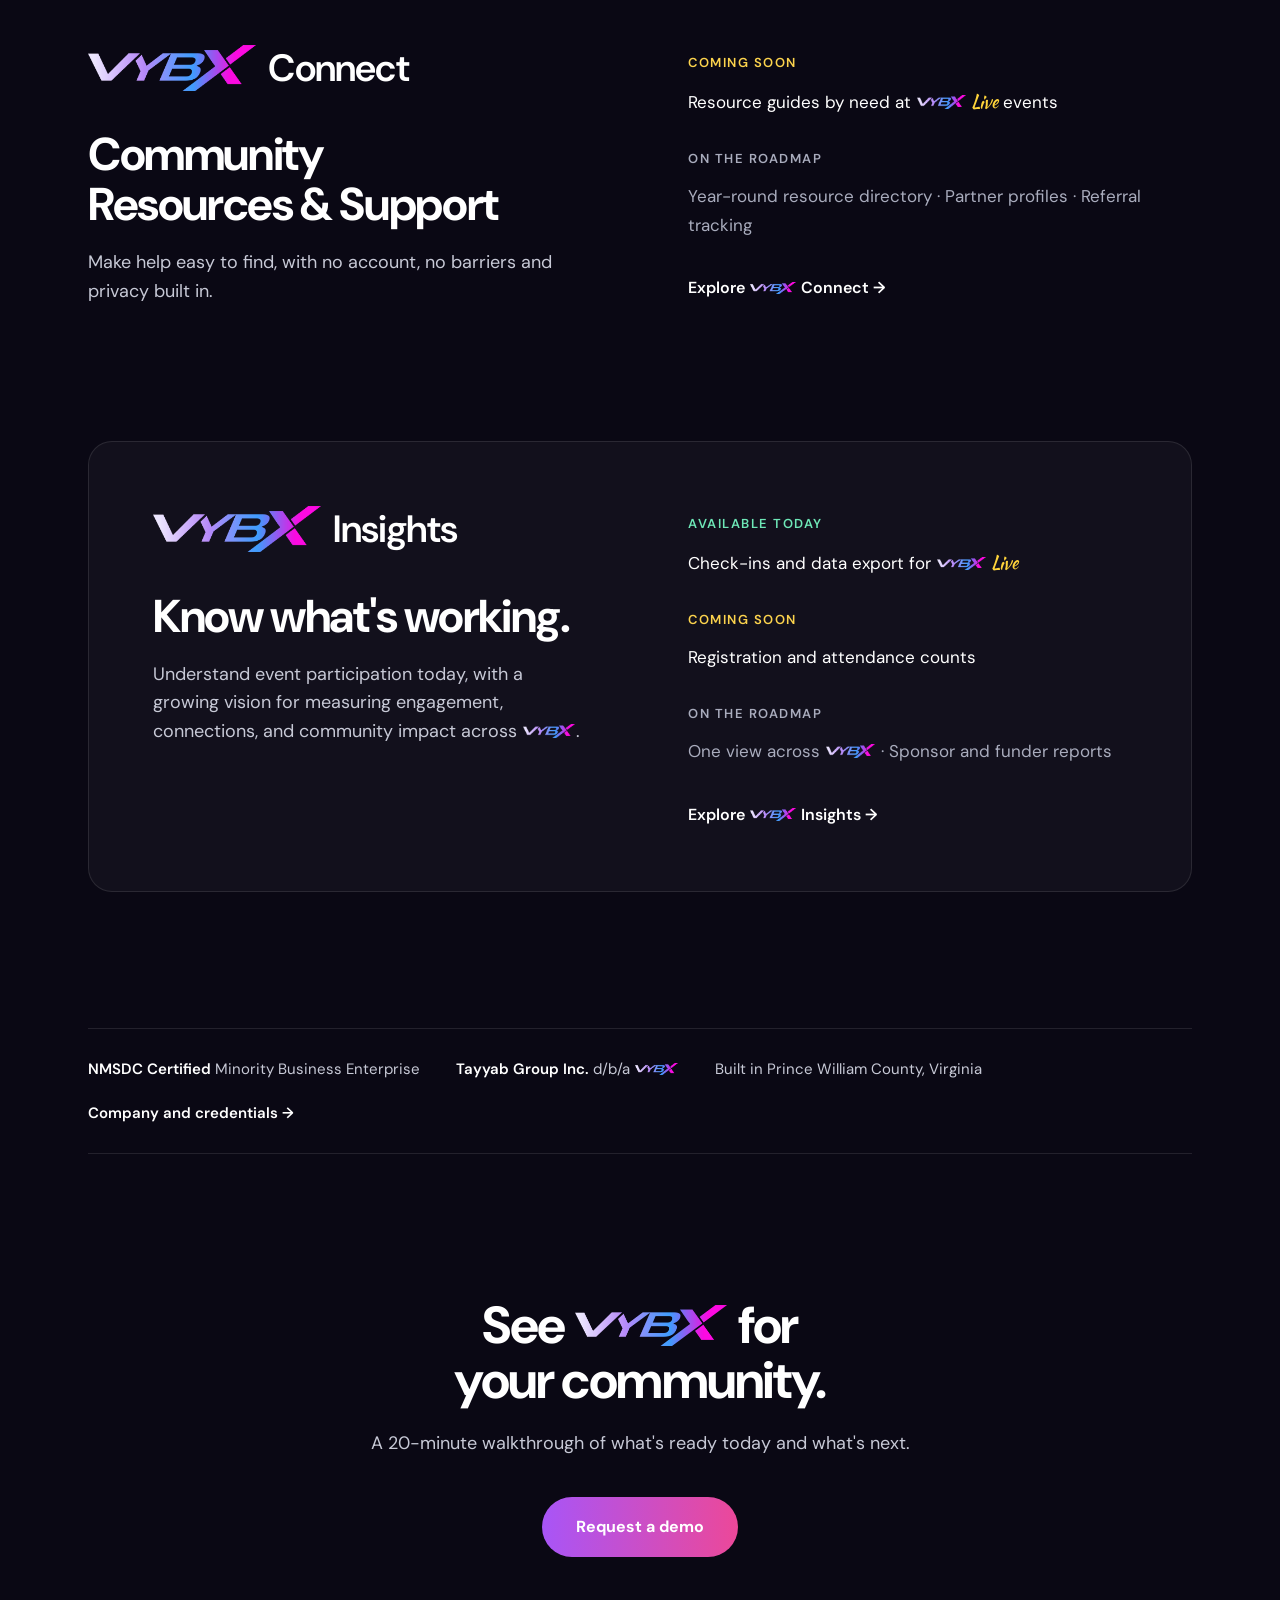
==== commit fb8f770d: "Hero motion: nodes form small networks that draw in, hold, fade and reform; activity kept to top and" ====
--- a/index.html
+++ b/index.html
@@ -61,7 +61,7 @@
 <main id="main">
 
 <section class="hero hero-home">
-<div class="hero-fx" aria-hidden="true"><div class="fx-aura a1"></div><div class="fx-aura a2"></div><div class="fx-aura a3"></div><svg class="fx-net fx-d" viewBox="0 0 1440 760" preserveAspectRatio="xMidYMid slice" aria-hidden="true" focusable="false"><defs><linearGradient id="fxl-fx-d" x1="0" y1="0" x2="1" y2="0"><stop offset="0" stop-color="#A855F7" stop-opacity=".0"/><stop offset=".5" stop-color="#C084FC" stop-opacity=".9"/><stop offset="1" stop-color="#EC4899" stop-opacity=".0"/></linearGradient><radialGradient id="fxg-fx-d"><stop offset="0" stop-color="#F0ABFC" stop-opacity=".9"/><stop offset=".35" stop-color="#C084FC" stop-opacity=".35"/><stop offset="1" stop-color="#A855F7" stop-opacity="0"/></radialGradient></defs><g class="fx-drift"><path class="fx-line" pathLength="1" style="--d:0.00s" d="M90 180L230 110" stroke="url(#fxl-fx-d)"/><path class="fx-line" pathLength="1" style="--d:1.37s" d="M90 180L170 330" stroke="url(#fxl-fx-d)"/><path class="fx-line" pathLength="1" style="--d:2.74s" d="M230 110L330 250" stroke="url(#fxl-fx-d)"/><path class="fx-line" pathLength="1" style="--d:4.11s" d="M170 330L330 250" stroke="url(#fxl-fx-d)"/><path class="fx-line" pathLength="1" style="--d:5.48s" d="M170 330L120 520" stroke="url(#fxl-fx-d)"/><path class="fx-line" pathLength="1" style="--d:6.85s" d="M330 250L300 470" stroke="url(#fxl-fx-d)"/><path class="fx-line" pathLength="1" style="--d:8.22s" d="M120 520L300 470" stroke="url(#fxl-fx-d)"/><path class="fx-line" pathLength="1" style="--d:0.59s" d="M300 470L260 640" stroke="url(#fxl-fx-d)"/><path class="fx-line" pathLength="1" style="--d:1.96s" d="M1350 170L1200 100" stroke="url(#fxl-fx-d)"/><path class="fx-line" pathLength="1" style="--d:3.33s" d="M1350 170L1280 330" stroke="url(#fxl-fx-d)"/><path class="fx-line" pathLength="1" style="--d:4.70s" d="M1200 100L1110 260" stroke="url(#fxl-fx-d)"/><path class="fx-line" pathLength="1" style="--d:6.07s" d="M1280 330L1110 260" stroke="url(#fxl-fx-d)"/><path class="fx-line" pathLength="1" style="--d:7.44s" d="M1280 330L1330 520" stroke="url(#fxl-fx-d)"/><path class="fx-line" pathLength="1" style="--d:8.81s" d="M1110 260L1150 460" stroke="url(#fxl-fx-d)"/><path class="fx-line" pathLength="1" style="--d:1.18s" d="M1330 520L1150 460" stroke="url(#fxl-fx-d)"/><path class="fx-line" pathLength="1" style="--d:2.55s" d="M1150 460L1190 650" stroke="url(#fxl-fx-d)"/><path class="fx-line" pathLength="1" style="--d:3.92s" d="M230 110L600 40" stroke="url(#fxl-fx-d)"/><path class="fx-line" pathLength="1" style="--d:5.29s" d="M1200 100L840 50" stroke="url(#fxl-fx-d)"/><path class="fx-line fx-arc" pathLength="1" style="--d:2.00s" d="M330 250Q720 80 1110 260" stroke="url(#fxl-fx-d)"/><path class="fx-line fx-arc" pathLength="1" style="--d:5.10s" d="M600 40Q720 10 840 50" stroke="url(#fxl-fx-d)"/><path class="fx-line fx-arc" pathLength="1" style="--d:8.20s" d="M300 470Q725 370 1150 460" stroke="url(#fxl-fx-d)"/><g class="fx-node" style="--d:0.00s"><circle cx="90" cy="180" r="27.0" fill="url(#fxg-fx-d)"/><circle cx="90" cy="180" r="2.2" fill="#fff"/></g><g class="fx-node" style="--d:0.83s"><circle cx="230" cy="110" r="18" fill="url(#fxg-fx-d)"/><circle cx="230" cy="110" r="1.5" fill="#fff"/></g><g class="fx-node" style="--d:1.66s"><circle cx="170" cy="330" r="18" fill="url(#fxg-fx-d)"/><circle cx="170" cy="330" r="1.5" fill="#fff"/></g><g class="fx-node" style="--d:2.49s"><circle cx="330" cy="250" r="27.0" fill="url(#fxg-fx-d)"/><circle cx="330" cy="250" r="2.2" fill="#fff"/></g><g class="fx-node" style="--d:3.32s"><circle cx="120" cy="520" r="18" fill="url(#fxg-fx-d)"/><circle cx="120" cy="520" r="1.5" fill="#fff"/></g><g class="fx-node" style="--d:4.15s"><circle cx="300" cy="470" r="18" fill="url(#fxg-fx-d)"/><circle cx="300" cy="470" r="1.5" fill="#fff"/></g><g class="fx-node" style="--d:4.98s"><circle cx="260" cy="640" r="27.0" fill="url(#fxg-fx-d)"/><circle cx="260" cy="640" r="2.2" fill="#fff"/></g><g class="fx-node" style="--d:5.81s"><circle cx="1350" cy="170" r="18" fill="url(#fxg-fx-d)"/><circle cx="1350" cy="170" r="1.5" fill="#fff"/></g><g class="fx-node" style="--d:0.64s"><circle cx="1200" cy="100" r="18" fill="url(#fxg-fx-d)"/><circle cx="1200" cy="100" r="1.5" fill="#fff"/></g><g class="fx-node" style="--d:1.47s"><circle cx="1280" cy="330" r="27.0" fill="url(#fxg-fx-d)"/><circle cx="1280" cy="330" r="2.2" fill="#fff"/></g><g class="fx-node" style="--d:2.30s"><circle cx="1110" cy="260" r="18" fill="url(#fxg-fx-d)"/><circle cx="1110" cy="260" r="1.5" fill="#fff"/></g><g class="fx-node" style="--d:3.13s"><circle cx="1330" cy="520" r="18" fill="url(#fxg-fx-d)"/><circle cx="1330" cy="520" r="1.5" fill="#fff"/></g><g class="fx-node" style="--d:3.96s"><circle cx="1150" cy="460" r="27.0" fill="url(#fxg-fx-d)"/><circle cx="1150" cy="460" r="2.2" fill="#fff"/></g><g class="fx-node" style="--d:4.79s"><circle cx="1190" cy="650" r="18" fill="url(#fxg-fx-d)"/><circle cx="1190" cy="650" r="1.5" fill="#fff"/></g><g class="fx-node" style="--d:5.62s"><circle cx="600" cy="40" r="18" fill="url(#fxg-fx-d)"/><circle cx="600" cy="40" r="1.5" fill="#fff"/></g><g class="fx-node" style="--d:0.45s"><circle cx="840" cy="50" r="27.0" fill="url(#fxg-fx-d)"/><circle cx="840" cy="50" r="2.2" fill="#fff"/></g></g></svg><svg class="fx-net fx-m" viewBox="0 0 390 682" preserveAspectRatio="xMidYMid slice" aria-hidden="true" focusable="false"><defs><linearGradient id="fxl-fx-m" x1="0" y1="0" x2="1" y2="0"><stop offset="0" stop-color="#A855F7" stop-opacity=".0"/><stop offset=".5" stop-color="#C084FC" stop-opacity=".9"/><stop offset="1" stop-color="#EC4899" stop-opacity=".0"/></linearGradient><radialGradient id="fxg-fx-m"><stop offset="0" stop-color="#F0ABFC" stop-opacity=".9"/><stop offset=".35" stop-color="#C084FC" stop-opacity=".35"/><stop offset="1" stop-color="#A855F7" stop-opacity="0"/></radialGradient></defs><g class="fx-drift"><path class="fx-line" pathLength="1" style="--d:0.00s" d="M30 30L120 14" stroke="url(#fxl-fx-m)"/><path class="fx-line" pathLength="1" style="--d:1.37s" d="M120 14L215 46" stroke="url(#fxl-fx-m)"/><path class="fx-line" pathLength="1" style="--d:2.74s" d="M215 46L300 20" stroke="url(#fxl-fx-m)"/><path class="fx-line" pathLength="1" style="--d:4.11s" d="M300 20L372 58" stroke="url(#fxl-fx-m)"/><path class="fx-line" pathLength="1" style="--d:5.48s" d="M215 46L268 96" stroke="url(#fxl-fx-m)"/><path class="fx-line" pathLength="1" style="--d:6.85s" d="M372 58L268 96" stroke="url(#fxl-fx-m)"/><path class="fx-line" pathLength="1" style="--d:8.22s" d="M372 58L362 170" stroke="url(#fxl-fx-m)"/><path class="fx-line" pathLength="1" style="--d:0.59s" d="M268 96L362 170" stroke="url(#fxl-fx-m)"/><path class="fx-line" pathLength="1" style="--d:1.96s" d="M362 170L338 300" stroke="url(#fxl-fx-m)"/><path class="fx-line" pathLength="1" style="--d:3.33s" d="M338 300L378 420" stroke="url(#fxl-fx-m)"/><path class="fx-line" pathLength="1" style="--d:4.70s" d="M378 420L330 486" stroke="url(#fxl-fx-m)"/><path class="fx-line" pathLength="1" style="--d:6.07s" d="M330 486L372 600" stroke="url(#fxl-fx-m)"/><path class="fx-line" pathLength="1" style="--d:7.44s" d="M372 600L250 656" stroke="url(#fxl-fx-m)"/><path class="fx-line" pathLength="1" style="--d:8.81s" d="M250 656L120 640" stroke="url(#fxl-fx-m)"/><path class="fx-line" pathLength="1" style="--d:1.18s" d="M120 640L18 562" stroke="url(#fxl-fx-m)"/><path class="fx-line" pathLength="1" style="--d:2.55s" d="M18 562L12 350" stroke="url(#fxl-fx-m)"/><path class="fx-line" pathLength="1" style="--d:3.92s" d="M12 350L14 92" stroke="url(#fxl-fx-m)"/><path class="fx-line" pathLength="1" style="--d:5.29s" d="M14 92L30 30" stroke="url(#fxl-fx-m)"/><path class="fx-line" pathLength="1" style="--d:6.66s" d="M120 14L14 92" stroke="url(#fxl-fx-m)"/><path class="fx-line fx-arc" pathLength="1" style="--d:2.00s" d="M30 30Q201 4 372 58" stroke="url(#fxl-fx-m)"/><path class="fx-line fx-arc" pathLength="1" style="--d:5.10s" d="M14 92Q188 52 362 170" stroke="url(#fxl-fx-m)"/><path class="fx-line fx-arc" pathLength="1" style="--d:8.20s" d="M18 562Q195 622 372 600" stroke="url(#fxl-fx-m)"/><g class="fx-node" style="--d:0.00s"><circle cx="30" cy="30" r="27.0" fill="url(#fxg-fx-m)"/><circle cx="30" cy="30" r="2.2" fill="#fff"/></g><g class="fx-node" style="--d:0.83s"><circle cx="120" cy="14" r="18" fill="url(#fxg-fx-m)"/><circle cx="120" cy="14" r="1.5" fill="#fff"/></g><g class="fx-node" style="--d:1.66s"><circle cx="215" cy="46" r="18" fill="url(#fxg-fx-m)"/><circle cx="215" cy="46" r="1.5" fill="#fff"/></g><g class="fx-node" style="--d:2.49s"><circle cx="300" cy="20" r="27.0" fill="url(#fxg-fx-m)"/><circle cx="300" cy="20" r="2.2" fill="#fff"/></g><g class="fx-node" style="--d:3.32s"><circle cx="372" cy="58" r="18" fill="url(#fxg-fx-m)"/><circle cx="372" cy="58" r="1.5" fill="#fff"/></g><g class="fx-node" style="--d:4.15s"><circle cx="268" cy="96" r="18" fill="url(#fxg-fx-m)"/><circle cx="268" cy="96" r="1.5" fill="#fff"/></g><g class="fx-node" style="--d:4.98s"><circle cx="362" cy="170" r="27.0" fill="url(#fxg-fx-m)"/><circle cx="362" cy="170" r="2.2" fill="#fff"/></g><g class="fx-node" style="--d:5.81s"><circle cx="338" cy="300" r="18" fill="url(#fxg-fx-m)"/><circle cx="338" cy="300" r="1.5" fill="#fff"/></g><g class="fx-node" style="--d:0.64s"><circle cx="378" cy="420" r="18" fill="url(#fxg-fx-m)"/><circle cx="378" cy="420" r="1.5" fill="#fff"/></g><g class="fx-node" style="--d:1.47s"><circle cx="330" cy="486" r="27.0" fill="url(#fxg-fx-m)"/><circle cx="330" cy="486" r="2.2" fill="#fff"/></g><g class="fx-node" style="--d:2.30s"><circle cx="372" cy="600" r="18" fill="url(#fxg-fx-m)"/><circle cx="372" cy="600" r="1.5" fill="#fff"/></g><g class="fx-node" style="--d:3.13s"><circle cx="250" cy="656" r="18" fill="url(#fxg-fx-m)"/><circle cx="250" cy="656" r="1.5" fill="#fff"/></g><g class="fx-node" style="--d:3.96s"><circle cx="120" cy="640" r="27.0" fill="url(#fxg-fx-m)"/><circle cx="120" cy="640" r="2.2" fill="#fff"/></g><g class="fx-node" style="--d:4.79s"><circle cx="18" cy="562" r="18" fill="url(#fxg-fx-m)"/><circle cx="18" cy="562" r="1.5" fill="#fff"/></g><g class="fx-node" style="--d:5.62s"><circle cx="12" cy="350" r="18" fill="url(#fxg-fx-m)"/><circle cx="12" cy="350" r="1.5" fill="#fff"/></g><g class="fx-node" style="--d:0.45s"><circle cx="14" cy="92" r="27.0" fill="url(#fxg-fx-m)"/><circle cx="14" cy="92" r="2.2" fill="#fff"/></g></g></svg><div class="fx-halo"></div></div>
+<div class="hero-fx" aria-hidden="true"><div class="fx-aura a1"></div><div class="fx-aura a2"></div><div class="fx-aura a3"></div><svg class="fx-net fx-d" viewBox="0 0 1440 760" preserveAspectRatio="xMidYMid slice" aria-hidden="true" focusable="false" style="--stroke:url(#fxl-fx-d);--glow:url(#fxg-fx-d)"><defs><linearGradient id="fxl-fx-d" gradientUnits="userSpaceOnUse" x1="0" y1="0" x2="1440" y2="0"><stop offset="0" stop-color="#C084FC"/><stop offset=".5" stop-color="#D8B4FE"/><stop offset="1" stop-color="#F472B6"/></linearGradient><radialGradient id="fxg-fx-d"><stop offset="0" stop-color="#F0ABFC" stop-opacity=".9"/><stop offset=".35" stop-color="#C084FC" stop-opacity=".35"/><stop offset="1" stop-color="#A855F7" stop-opacity="0"/></radialGradient></defs><g class="fx-drift"><g class="fx-cl"><path class="fx-line" pathLength="1" style="--d:0.90s" d="M90 170L230 100"/><path class="fx-line" pathLength="1" style="--d:1.45s" d="M230 100L320 240"/><path class="fx-line" pathLength="1" style="--d:2.00s" d="M90 170Q92 265 170 320"/><path class="fx-line" pathLength="1" style="--d:2.55s" d="M170 320L320 240"/><g class="fx-node" style="--d:0.00s"><circle cx="90" cy="170" r="27.0" class="fx-glow"/><circle cx="90" cy="170" r="2.2" fill="#fff"/></g><g class="fx-node" style="--d:0.25s"><circle cx="230" cy="100" r="18" class="fx-glow"/><circle cx="230" cy="100" r="1.5" fill="#fff"/></g><g class="fx-node" style="--d:0.50s"><circle cx="320" cy="240" r="18" class="fx-glow"/><circle cx="320" cy="240" r="1.5" fill="#fff"/></g><g class="fx-node" style="--d:0.75s"><circle cx="170" cy="320" r="18" class="fx-glow"/><circle cx="170" cy="320" r="1.5" fill="#fff"/></g></g><g class="fx-cl"><path class="fx-line" pathLength="1" style="--d:7.90s" d="M140 120L290 170"/><path class="fx-line" pathLength="1" style="--d:8.45s" d="M290 170L210 280"/><path class="fx-line" pathLength="1" style="--d:9.00s" d="M210 280Q258 335 330 330"/><path class="fx-line" pathLength="1" style="--d:9.55s" d="M210 280L80 260"/><g class="fx-node" style="--d:7.00s"><circle cx="140" cy="120" r="27.0" class="fx-glow"/><circle cx="140" cy="120" r="2.2" fill="#fff"/></g><g class="fx-node" style="--d:7.25s"><circle cx="290" cy="170" r="18" class="fx-glow"/><circle cx="290" cy="170" r="1.5" fill="#fff"/></g><g class="fx-node" style="--d:7.50s"><circle cx="210" cy="280" r="18" class="fx-glow"/><circle cx="210" cy="280" r="1.5" fill="#fff"/></g><g class="fx-node" style="--d:7.75s"><circle cx="330" cy="330" r="18" class="fx-glow"/><circle cx="330" cy="330" r="1.5" fill="#fff"/></g><g class="fx-node" style="--d:8.00s"><circle cx="80" cy="260" r="18" class="fx-glow"/><circle cx="80" cy="260" r="1.5" fill="#fff"/></g></g><g class="fx-cl"><path class="fx-line" pathLength="1" style="--d:4.40s" d="M1350 170L1210 100"/><path class="fx-line" pathLength="1" style="--d:4.95s" d="M1210 100L1120 240"/><path class="fx-line" pathLength="1" style="--d:5.50s" d="M1350 170Q1272 225 1270 320"/><path class="fx-line" pathLength="1" style="--d:6.05s" d="M1270 320L1120 240"/><g class="fx-node" style="--d:3.50s"><circle cx="1350" cy="170" r="27.0" class="fx-glow"/><circle cx="1350" cy="170" r="2.2" fill="#fff"/></g><g class="fx-node" style="--d:3.75s"><circle cx="1210" cy="100" r="18" class="fx-glow"/><circle cx="1210" cy="100" r="1.5" fill="#fff"/></g><g class="fx-node" style="--d:4.00s"><circle cx="1120" cy="240" r="18" class="fx-glow"/><circle cx="1120" cy="240" r="1.5" fill="#fff"/></g><g class="fx-node" style="--d:4.25s"><circle cx="1270" cy="320" r="18" class="fx-glow"/><circle cx="1270" cy="320" r="1.5" fill="#fff"/></g></g><g class="fx-cl"><path class="fx-line" pathLength="1" style="--d:11.40s" d="M1300 120L1150 170"/><path class="fx-line" pathLength="1" style="--d:11.95s" d="M1150 170L1230 280"/><path class="fx-line" pathLength="1" style="--d:12.50s" d="M1230 280Q1158 275 1110 330"/><path class="fx-line" pathLength="1" style="--d:13.05s" d="M1230 280L1360 260"/><g class="fx-node" style="--d:10.50s"><circle cx="1300" cy="120" r="27.0" class="fx-glow"/><circle cx="1300" cy="120" r="2.2" fill="#fff"/></g><g class="fx-node" style="--d:10.75s"><circle cx="1150" cy="170" r="18" class="fx-glow"/><circle cx="1150" cy="170" r="1.5" fill="#fff"/></g><g class="fx-node" style="--d:11.00s"><circle cx="1230" cy="280" r="18" class="fx-glow"/><circle cx="1230" cy="280" r="1.5" fill="#fff"/></g><g class="fx-node" style="--d:11.25s"><circle cx="1110" cy="330" r="18" class="fx-glow"/><circle cx="1110" cy="330" r="1.5" fill="#fff"/></g><g class="fx-node" style="--d:11.50s"><circle cx="1360" cy="260" r="18" class="fx-glow"/><circle cx="1360" cy="260" r="1.5" fill="#fff"/></g></g><g class="fx-cl"><path class="fx-line" pathLength="1" style="--d:2.70s" d="M520 64L660 30"/><path class="fx-line" pathLength="1" style="--d:3.25s" d="M660 30L800 72"/><path class="fx-line" pathLength="1" style="--d:3.80s" d="M800 72Q879 89 940 36"/><g class="fx-node" style="--d:1.80s"><circle cx="520" cy="64" r="27.0" class="fx-glow"/><circle cx="520" cy="64" r="2.2" fill="#fff"/></g><g class="fx-node" style="--d:2.05s"><circle cx="660" cy="30" r="18" class="fx-glow"/><circle cx="660" cy="30" r="1.5" fill="#fff"/></g><g class="fx-node" style="--d:2.30s"><circle cx="800" cy="72" r="18" class="fx-glow"/><circle cx="800" cy="72" r="1.5" fill="#fff"/></g><g class="fx-node" style="--d:2.55s"><circle cx="940" cy="36" r="18" class="fx-glow"/><circle cx="940" cy="36" r="1.5" fill="#fff"/></g></g><g class="fx-cl"><path class="fx-line" pathLength="1" style="--d:9.70s" d="M580 40L720 88"/><path class="fx-line" pathLength="1" style="--d:10.25s" d="M720 88L880 46"/><path class="fx-line" pathLength="1" style="--d:10.80s" d="M580 40Q728 118 880 46"/><g class="fx-node" style="--d:8.80s"><circle cx="580" cy="40" r="27.0" class="fx-glow"/><circle cx="580" cy="40" r="2.2" fill="#fff"/></g><g class="fx-node" style="--d:9.05s"><circle cx="720" cy="88" r="18" class="fx-glow"/><circle cx="720" cy="88" r="1.5" fill="#fff"/></g><g class="fx-node" style="--d:9.30s"><circle cx="880" cy="46" r="18" class="fx-glow"/><circle cx="880" cy="46" r="1.5" fill="#fff"/></g></g><g class="fx-cl"><path class="fx-line" pathLength="1" style="--d:6.10s" d="M70 430L200 470"/><path class="fx-line" pathLength="1" style="--d:6.65s" d="M200 470L120 580"/><path class="fx-line" pathLength="1" style="--d:7.20s" d="M120 580Q172 638 250 630"/><path class="fx-line" pathLength="1" style="--d:7.75s" d="M200 470L250 630"/><g class="fx-node" style="--d:5.20s"><circle cx="70" cy="430" r="27.0" class="fx-glow"/><circle cx="70" cy="430" r="2.2" fill="#fff"/></g><g class="fx-node" style="--d:5.45s"><circle cx="200" cy="470" r="18" class="fx-glow"/><circle cx="200" cy="470" r="1.5" fill="#fff"/></g><g class="fx-node" style="--d:5.70s"><circle cx="120" cy="580" r="18" class="fx-glow"/><circle cx="120" cy="580" r="1.5" fill="#fff"/></g><g class="fx-node" style="--d:5.95s"><circle cx="250" cy="630" r="18" class="fx-glow"/><circle cx="250" cy="630" r="1.5" fill="#fff"/></g></g><g class="fx-cl"><path class="fx-line" pathLength="1" style="--d:13.10s" d="M160 400L60 520"/><path class="fx-line" pathLength="1" style="--d:13.65s" d="M60 520L220 560"/><path class="fx-line" pathLength="1" style="--d:14.20s" d="M160 400Q150 495 220 560"/><g class="fx-node" style="--d:12.20s"><circle cx="160" cy="400" r="27.0" class="fx-glow"/><circle cx="160" cy="400" r="2.2" fill="#fff"/></g><g class="fx-node" style="--d:12.45s"><circle cx="60" cy="520" r="18" class="fx-glow"/><circle cx="60" cy="520" r="1.5" fill="#fff"/></g><g class="fx-node" style="--d:12.70s"><circle cx="220" cy="560" r="18" class="fx-glow"/><circle cx="220" cy="560" r="1.5" fill="#fff"/></g></g><g class="fx-cl"><path class="fx-line" pathLength="1" style="--d:3.50s" d="M1370 430L1240 470"/><path class="fx-line" pathLength="1" style="--d:4.05s" d="M1240 470L1320 580"/><path class="fx-line" pathLength="1" style="--d:4.60s" d="M1320 580Q1242 572 1190 630"/><path class="fx-line" pathLength="1" style="--d:5.15s" d="M1240 470L1190 630"/><g class="fx-node" style="--d:2.60s"><circle cx="1370" cy="430" r="27.0" class="fx-glow"/><circle cx="1370" cy="430" r="2.2" fill="#fff"/></g><g class="fx-node" style="--d:2.85s"><circle cx="1240" cy="470" r="18" class="fx-glow"/><circle cx="1240" cy="470" r="1.5" fill="#fff"/></g><g class="fx-node" style="--d:3.10s"><circle cx="1320" cy="580" r="18" class="fx-glow"/><circle cx="1320" cy="580" r="1.5" fill="#fff"/></g><g class="fx-node" style="--d:3.35s"><circle cx="1190" cy="630" r="18" class="fx-glow"/><circle cx="1190" cy="630" r="1.5" fill="#fff"/></g></g><g class="fx-cl"><path class="fx-line" pathLength="1" style="--d:10.50s" d="M1280 400L1380 520"/><path class="fx-line" pathLength="1" style="--d:11.05s" d="M1380 520L1220 560"/><path class="fx-line" pathLength="1" style="--d:11.60s" d="M1280 400Q1210 465 1220 560"/><g class="fx-node" style="--d:9.60s"><circle cx="1280" cy="400" r="27.0" class="fx-glow"/><circle cx="1280" cy="400" r="2.2" fill="#fff"/></g><g class="fx-node" style="--d:9.85s"><circle cx="1380" cy="520" r="18" class="fx-glow"/><circle cx="1380" cy="520" r="1.5" fill="#fff"/></g><g class="fx-node" style="--d:10.10s"><circle cx="1220" cy="560" r="18" class="fx-glow"/><circle cx="1220" cy="560" r="1.5" fill="#fff"/></g></g></g></svg><svg class="fx-net fx-m" viewBox="0 0 390 682" preserveAspectRatio="xMidYMid slice" aria-hidden="true" focusable="false" style="--stroke:url(#fxl-fx-m);--glow:url(#fxg-fx-m)"><defs><linearGradient id="fxl-fx-m" gradientUnits="userSpaceOnUse" x1="0" y1="0" x2="390" y2="0"><stop offset="0" stop-color="#C084FC"/><stop offset=".5" stop-color="#D8B4FE"/><stop offset="1" stop-color="#F472B6"/></linearGradient><radialGradient id="fxg-fx-m"><stop offset="0" stop-color="#F0ABFC" stop-opacity=".9"/><stop offset=".35" stop-color="#C084FC" stop-opacity=".35"/><stop offset="1" stop-color="#A855F7" stop-opacity="0"/></radialGradient></defs><g class="fx-drift"><g class="fx-cl"><path class="fx-line" pathLength="1" style="--d:0.90s" d="M30 30L120 14"/><path class="fx-line" pathLength="1" style="--d:1.45s" d="M120 14L215 46"/><path class="fx-line" pathLength="1" style="--d:2.00s" d="M215 46Q264 54 300 20"/><g class="fx-node" style="--d:0.00s"><circle cx="30" cy="30" r="27.0" class="fx-glow"/><circle cx="30" cy="30" r="2.2" fill="#fff"/></g><g class="fx-node" style="--d:0.25s"><circle cx="120" cy="14" r="18" class="fx-glow"/><circle cx="120" cy="14" r="1.5" fill="#fff"/></g><g class="fx-node" style="--d:0.50s"><circle cx="215" cy="46" r="18" class="fx-glow"/><circle cx="215" cy="46" r="1.5" fill="#fff"/></g><g class="fx-node" style="--d:0.75s"><circle cx="300" cy="20" r="18" class="fx-glow"/><circle cx="300" cy="20" r="1.5" fill="#fff"/></g></g><g class="fx-cl"><path class="fx-line" pathLength="1" style="--d:7.90s" d="M70 52L170 22"/><path class="fx-line" pathLength="1" style="--d:8.45s" d="M170 22L262 60"/><path class="fx-line" pathLength="1" style="--d:9.00s" d="M262 60Q320 70 362 30"/><path class="fx-line" pathLength="1" style="--d:9.55s" d="M70 52L362 30"/><g class="fx-node" style="--d:7.00s"><circle cx="70" cy="52" r="27.0" class="fx-glow"/><circle cx="70" cy="52" r="2.2" fill="#fff"/></g><g class="fx-node" style="--d:7.25s"><circle cx="170" cy="22" r="18" class="fx-glow"/><circle cx="170" cy="22" r="1.5" fill="#fff"/></g><g class="fx-node" style="--d:7.50s"><circle cx="262" cy="60" r="18" class="fx-glow"/><circle cx="262" cy="60" r="1.5" fill="#fff"/></g><g class="fx-node" style="--d:7.75s"><circle cx="362" cy="30" r="18" class="fx-glow"/><circle cx="362" cy="30" r="1.5" fill="#fff"/></g></g><g class="fx-cl"><path class="fx-line" pathLength="1" style="--d:3.30s" d="M372 58L268 98"/><path class="fx-line" pathLength="1" style="--d:3.85s" d="M372 58L362 170"/><path class="fx-line" pathLength="1" style="--d:4.40s" d="M362 170Q328 204 334 252"/><path class="fx-line" pathLength="1" style="--d:4.95s" d="M268 98L362 170"/><g class="fx-node" style="--d:2.40s"><circle cx="372" cy="58" r="27.0" class="fx-glow"/><circle cx="372" cy="58" r="2.2" fill="#fff"/></g><g class="fx-node" style="--d:2.65s"><circle cx="268" cy="98" r="18" class="fx-glow"/><circle cx="268" cy="98" r="1.5" fill="#fff"/></g><g class="fx-node" style="--d:2.90s"><circle cx="362" cy="170" r="18" class="fx-glow"/><circle cx="362" cy="170" r="1.5" fill="#fff"/></g><g class="fx-node" style="--d:3.15s"><circle cx="334" cy="252" r="18" class="fx-glow"/><circle cx="334" cy="252" r="1.5" fill="#fff"/></g></g><g class="fx-cl"><path class="fx-line" pathLength="1" style="--d:10.30s" d="M300 72L378 130"/><path class="fx-line" pathLength="1" style="--d:10.85s" d="M378 130L344 212"/><path class="fx-line" pathLength="1" style="--d:11.40s" d="M300 72Q270 70 250 94"/><g class="fx-node" style="--d:9.40s"><circle cx="300" cy="72" r="27.0" class="fx-glow"/><circle cx="300" cy="72" r="2.2" fill="#fff"/></g><g class="fx-node" style="--d:9.65s"><circle cx="378" cy="130" r="18" class="fx-glow"/><circle cx="378" cy="130" r="1.5" fill="#fff"/></g><g class="fx-node" style="--d:9.90s"><circle cx="344" cy="212" r="18" class="fx-glow"/><circle cx="344" cy="212" r="1.5" fill="#fff"/></g><g class="fx-node" style="--d:10.15s"><circle cx="250" cy="94" r="18" class="fx-glow"/><circle cx="250" cy="94" r="1.5" fill="#fff"/></g></g><g class="fx-cl"><path class="fx-line" pathLength="1" style="--d:5.50s" d="M14 98L10 214"/><path class="fx-line" pathLength="1" style="--d:6.05s" d="M10 214L18 322"/><g class="fx-node" style="--d:4.60s"><circle cx="14" cy="98" r="27.0" class="fx-glow"/><circle cx="14" cy="98" r="2.2" fill="#fff"/></g><g class="fx-node" style="--d:4.85s"><circle cx="10" cy="214" r="18" class="fx-glow"/><circle cx="10" cy="214" r="1.5" fill="#fff"/></g><g class="fx-node" style="--d:5.10s"><circle cx="18" cy="322" r="18" class="fx-glow"/><circle cx="18" cy="322" r="1.5" fill="#fff"/></g></g><g class="fx-cl"><path class="fx-line" pathLength="1" style="--d:12.50s" d="M346 300L380 370"/><path class="fx-line" pathLength="1" style="--d:13.05s" d="M380 370L354 444"/><g class="fx-node" style="--d:11.60s"><circle cx="346" cy="300" r="27.0" class="fx-glow"/><circle cx="346" cy="300" r="2.2" fill="#fff"/></g><g class="fx-node" style="--d:11.85s"><circle cx="380" cy="370" r="18" class="fx-glow"/><circle cx="380" cy="370" r="1.5" fill="#fff"/></g><g class="fx-node" style="--d:12.10s"><circle cx="354" cy="444" r="18" class="fx-glow"/><circle cx="354" cy="444" r="1.5" fill="#fff"/></g></g></g></svg><div class="fx-halo"></div></div>
 <div class="wrap">
 <p class="eyebrow vce" aria-label="Connect, impact, vibe"><span class="c">Connect</span><span class="x" aria-hidden="true">|</span><em class="v">Impact</em><span class="x" aria-hidden="true">|</span><em class="i">Vibe</em></p>
 <h1>Every connection starts somewhere.<span class="grad">Make it count.</span></h1>
--- a/assets/site.css
+++ b/assets/site.css
@@ -280,18 +280,27 @@
 .fx-net.fx-m { display: none; }
 .fx-drift { animation: fxDrift 40s ease-in-out infinite alternate; }
 @keyframes fxDrift { to { transform: translate(18px, -12px); } }
-.fx-line { fill: none; stroke-width: 1; stroke-linecap: round; vector-effect: non-scaling-stroke;
-  stroke-dasharray: 1; stroke-dashoffset: 1; opacity: 0; animation: fxLine 10s cubic-bezier(.45,0,.2,1) infinite; animation-delay: var(--d); }
-.fx-arc { animation-duration: 13s; }
+.fx-line { fill: none; stroke: var(--stroke); stroke-width: 1; stroke-linecap: round; vector-effect: non-scaling-stroke;
+  stroke-dasharray: 1; stroke-dashoffset: 1; opacity: 0; animation: fxLine 14s cubic-bezier(.45,0,.2,1) infinite backwards; animation-delay: var(--d); }
+/* draw (~1.5s), hold as a full network, fade together, rest */
 @keyframes fxLine {
   0% { stroke-dashoffset: 1; opacity: 0; }
-  10% { opacity: var(--peak, .85); }
-  40% { stroke-dashoffset: 0; opacity: var(--peak, .85); }
-  70% { stroke-dashoffset: 0; opacity: .4; }
+  2% { opacity: var(--peak, .85); }
+  12% { stroke-dashoffset: 0; opacity: var(--peak, .85); }
+  52% { stroke-dashoffset: 0; opacity: var(--peak, .85); }
+  64% { stroke-dashoffset: 0; opacity: 0; }
   100% { stroke-dashoffset: 0; opacity: 0; }
 }
-.fx-node { opacity: var(--base, .45); animation: fxNode 6s ease-in-out infinite; animation-delay: var(--d); }
-@keyframes fxNode { 50% { opacity: 1; } }
+.fx-glow { fill: var(--glow); }
+.fx-node { opacity: 0; animation: fxNode 14s ease-in-out infinite backwards; animation-delay: var(--d); }
+@keyframes fxNode {
+  0% { opacity: 0; }
+  6% { opacity: var(--base, .75); }
+  30% { opacity: 1; }
+  62% { opacity: var(--base, .75); }
+  78% { opacity: 0; }
+  100% { opacity: 0; }
+}
 .fx-halo { position: absolute; inset: 0;
   background: radial-gradient(ellipse 38% 46% at 50% 54%, rgba(10,8,20,.62) 0%, rgba(10,8,20,.28) 55%, rgba(10,8,20,0) 100%); }
 .hero-fx.fx-paused *, .hero-fx.fx-paused { animation-play-state: paused !important; }
@@ -308,11 +317,11 @@
   .hero-fx { -webkit-mask-image: linear-gradient(to bottom, transparent 0, #000 5%, #000 82%, transparent 100%);
                      mask-image: linear-gradient(to bottom, transparent 0, #000 5%, #000 82%, transparent 100%); }
   .fx-line { --peak: .95; stroke-width: 1.15; }
-  .fx-node { --base: .55; }
+  .fx-node { --base: .8; }
   .fx-aura { opacity: .62; }
 }
 @media (prefers-reduced-motion: reduce) {
   .hero-fx *, .hero-fx { animation: none !important; }
-  .fx-line { stroke-dashoffset: 0; opacity: .4; }
-  .fx-node { opacity: .7; }
-}
+  .fx-line { stroke-dashoffset: 0; opacity: .45; }
+  .fx-node { opacity: .75; }
+}
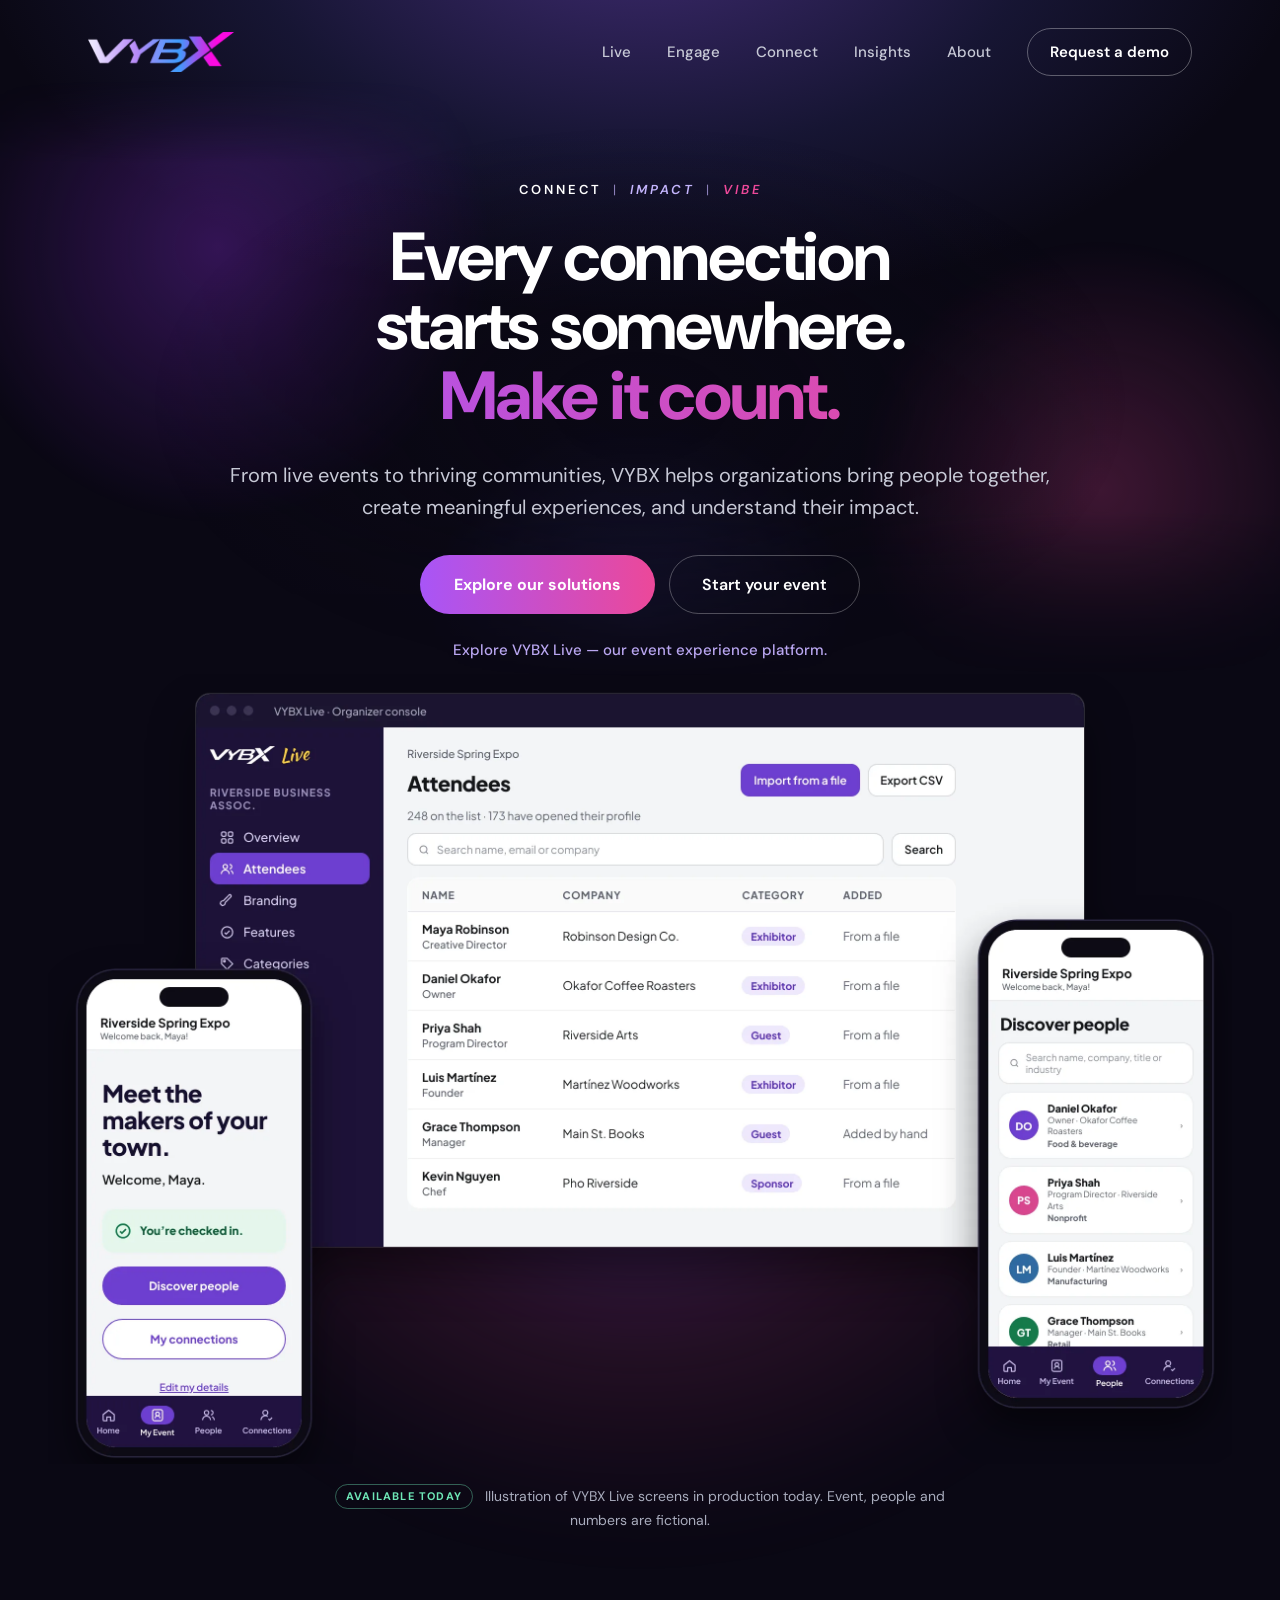
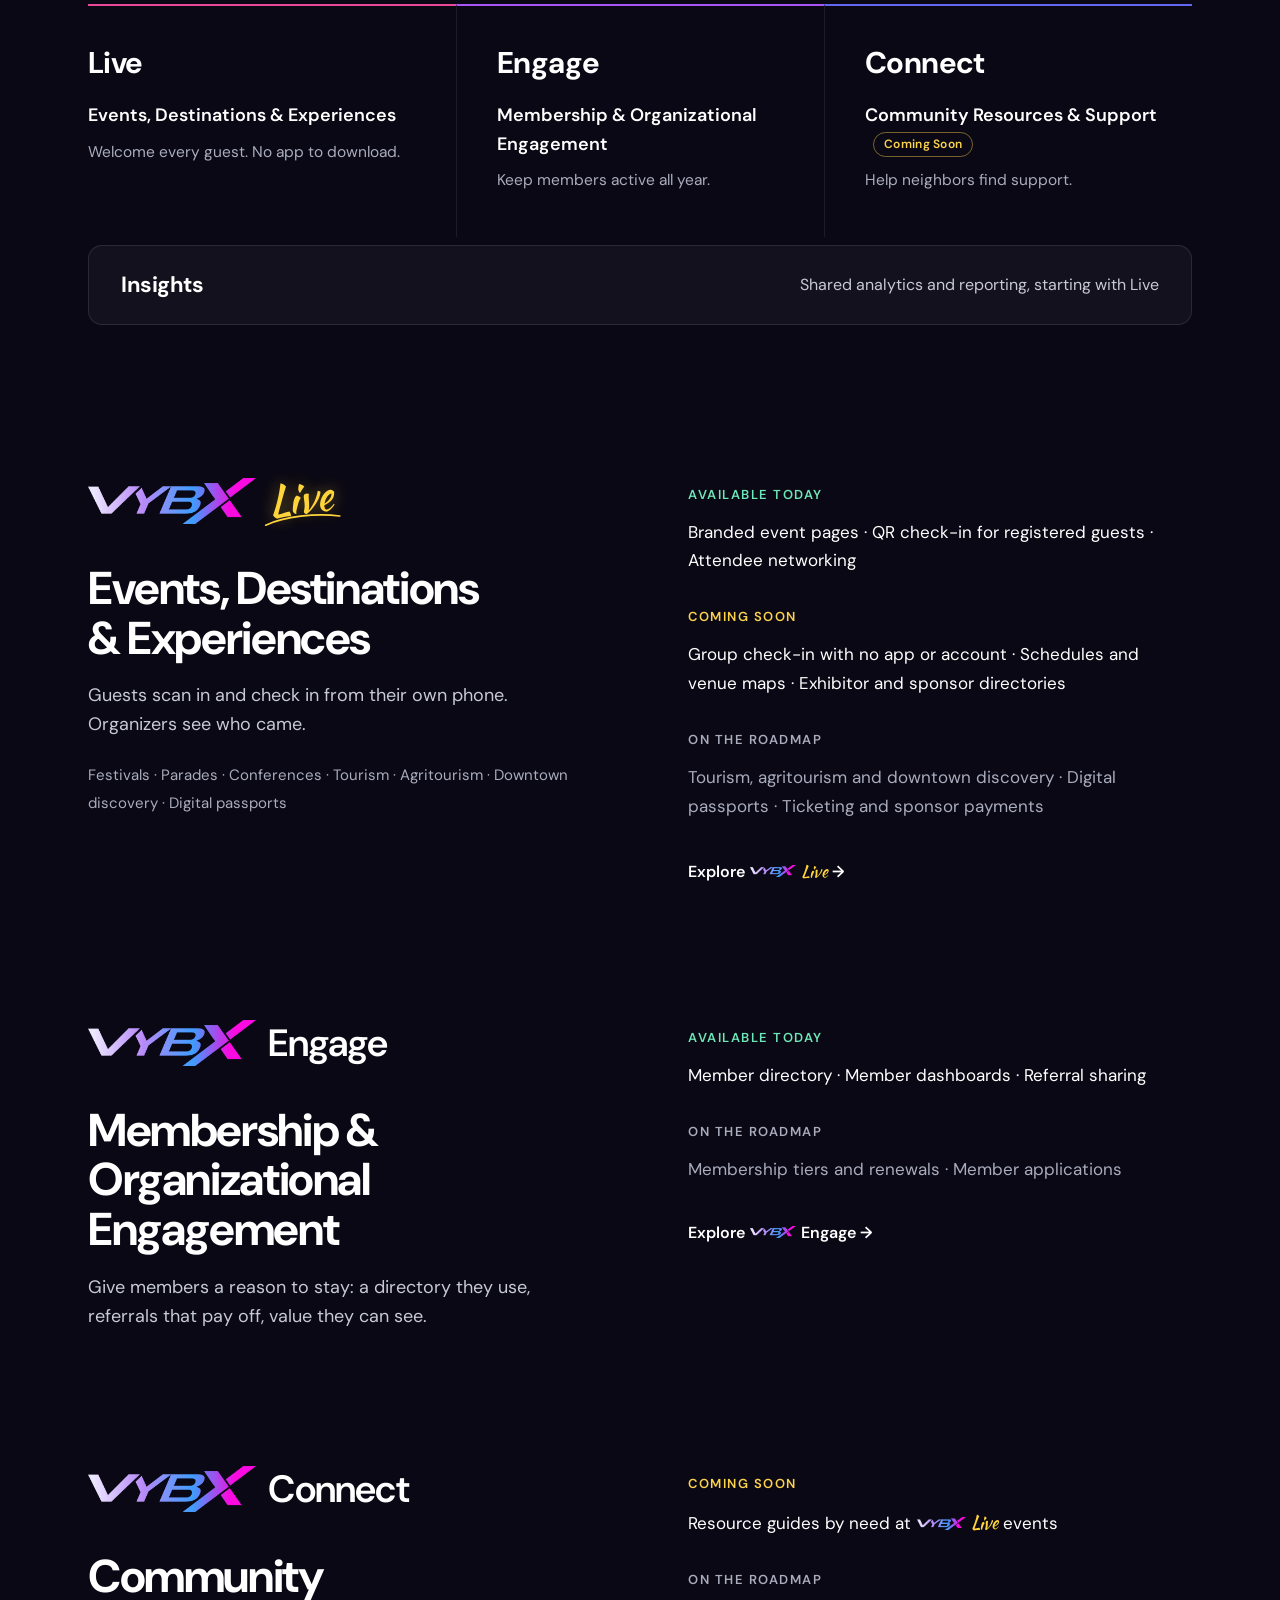
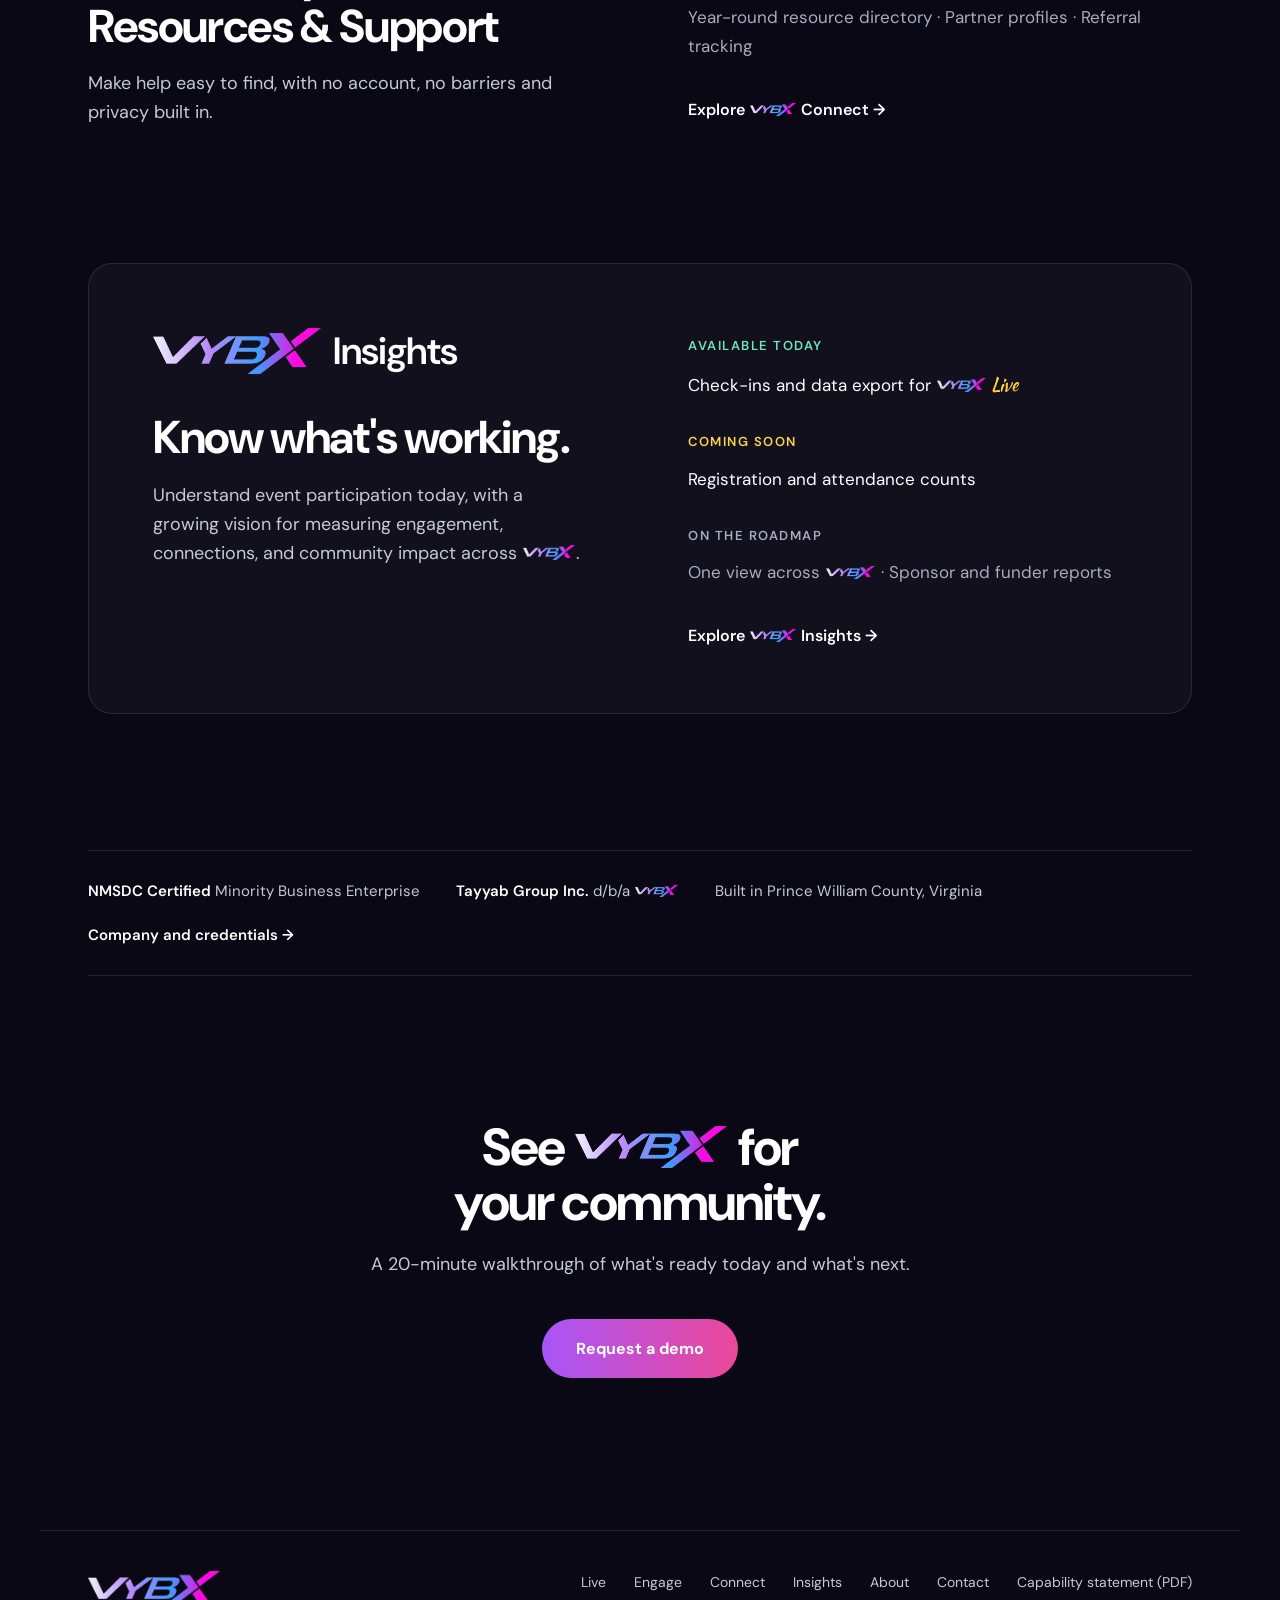
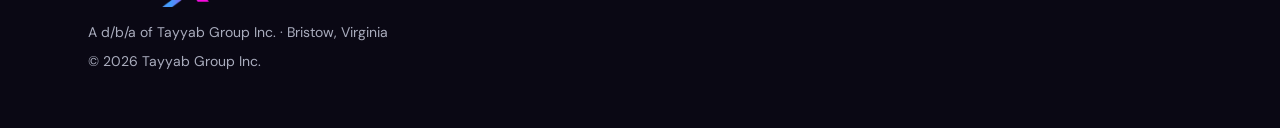
==== commit d80ef796: "Homepage hero: Explore our solutions / Start your event CTAs; plain-text VYBX in hero copy, showcase" ====
--- a/index.html
+++ b/index.html
@@ -65,10 +65,10 @@
 <div class="wrap">
 <p class="eyebrow vce" aria-label="Connect, impact, vibe"><span class="c">Connect</span><span class="x" aria-hidden="true">|</span><em class="v">Impact</em><span class="x" aria-hidden="true">|</span><em class="i">Vibe</em></p>
 <h1>Every connection starts somewhere.<span class="grad">Make it count.</span></h1>
-<p class="lede">From live events to thriving communities, <img class="vx" src="/assets/brand/compact/vybx-main-compact.png" alt="VYBX"> helps organizations bring people together, create meaningful experiences, and understand their impact.</p>
+<p class="lede">From live events to thriving communities, VYBX helps organizations bring people together, create meaningful experiences, and understand their impact.</p>
 <div class="actions">
-<a class="btn" href="/contact/">Request a demo</a>
-<a class="btn-ghost" href="#solutions">Explore <img class="vx" src="/assets/brand/compact/vybx-main-compact.png" alt="VYBX"></a>
+<a class="btn" href="#solutions">Explore our solutions</a>
+<a class="btn-ghost" href="/live/#start">Start your event</a>
 </div>
 </div>
 </section>
@@ -76,13 +76,13 @@
 
 <section class="showcase" aria-label="VYBX Live product illustration">
 <div class="wrap">
-<p class="showcase-intro">Explore <span class="vx-live"><img class="vx" src="/assets/brand/compact/vybx-main-compact.png" alt="VYBX"><span class="vx-l">Live</span></span> — our event experience platform.</p>
+<p class="showcase-intro">Explore VYBX Live — our event experience platform.</p>
 <figure>
 <picture>
 <source media="(max-width: 860px)" srcset="/assets/showcase/mob.webp" width="1520" height="1240">
 <img src="/assets/showcase/desk.webp" width="2400" height="1600" alt="VYBX Live organizer attendee list with import, export and categories, beside phones showing an attendee's checked-in event home and the Discover people directory" fetchpriority="high" decoding="async">
 </picture>
-<figcaption><span class="cap-tag">Available Today</span> Illustration of <span class="vx-live"><img class="vx" src="/assets/brand/compact/vybx-main-compact.png" alt="VYBX"><span class="vx-l">Live</span></span> screens in production today. Event, people and numbers are fictional.</figcaption>
+<figcaption><span class="cap-tag">Available Today</span> Illustration of VYBX Live screens in production today. Event, people and numbers are fictional.</figcaption>
 </figure>
 </div>
 </section>
--- a/assets/site.css
+++ b/assets/site.css
@@ -325,3 +325,105 @@
   .fx-line { stroke-dashoffset: 0; opacity: .45; }
   .fx-node { opacity: .75; }
 }
+
+/* ===== VYBX Live page (conversion layout) ===== */
+.live-hero { padding: 72px 0 40px; }
+.live-hero .wrap { display: grid; grid-template-columns: minmax(0, 1.05fr) minmax(0, 1fr); gap: 48px; align-items: center; }
+.live-hero .lockup { font-size: 40px; }
+.lh-kicker { margin-top: 20px; font-size: 13px; font-weight: 600; letter-spacing: 2.4px; text-transform: uppercase; color: #C4B5FD; }
+.live-hero h1 { margin: 14px 0 20px; font-size: 56px; font-weight: 700; letter-spacing: -0.033em; line-height: 1.05; }
+.live-hero .lede { font-size: 19px; color: #C7C9D6; max-width: 560px; margin-bottom: 32px; }
+.live-hero .actions { display: flex; gap: 14px; flex-wrap: wrap; justify-content: flex-start; }
+.lh-visual { margin: 0; position: relative; }
+.lh-visual::before { content: ""; position: absolute; inset: 8% 6% 4%; background: radial-gradient(closest-side, rgba(168,85,247,.35), rgba(236,72,153,.12), transparent); filter: blur(30px); }
+.lh-visual img { position: relative; display: block; width: 100%; height: auto; }
+.lh-visual figcaption { position: relative; text-align: center; font-size: 12.5px; color: #8E91A3; margin-top: 6px; }
+
+.section h2 { font-size: 40px; font-weight: 700; letter-spacing: -0.03em; line-height: 1.1; }
+.live-aud, .live-how, .live-got, .live-why, .live-pilot, .live-faq { padding: 56px 0; }
+.aud-grid { display: grid; grid-template-columns: repeat(4, minmax(0, 1fr)); gap: 16px; margin-top: 32px; }
+.aud { padding: 24px; border-radius: 16px; background: rgba(255,255,255,0.035); border: 1px solid rgba(255,255,255,0.09); }
+.aud h3 { font-size: 19px; font-weight: 700; line-height: 1.25; margin: 4px 0 10px; }
+.aud p { font-size: 15px; color: #C7C9D6; }
+.aud .label { font-size: 11px; margin-bottom: 10px; }
+.aud .aud-x { margin-top: 10px; font-size: 13.5px; color: #FCD34D; opacity: .9; }
+
+.steps { list-style: none; padding: 0; margin: 32px 0 0; display: grid; grid-template-columns: repeat(3, minmax(0, 1fr)); gap: 32px; counter-reset: none; }
+.steps li { position: relative; padding-top: 20px; border-top: 1px solid rgba(255,255,255,0.12); }
+.step-n { display: inline-grid; place-items: center; width: 36px; height: 36px; border-radius: 50%; background: linear-gradient(135deg, #A855F7, #EC4899); font-weight: 700; font-size: 15px; margin-bottom: 14px; }
+.steps h3 { font-size: 20px; margin-bottom: 8px; }
+.steps p { font-size: 15.5px; color: #C7C9D6; }
+
+.got-grid { display: grid; grid-template-columns: repeat(3, minmax(0, 1fr)); gap: 40px; margin-top: 32px; }
+.got h3 { font-size: 21px; margin-bottom: 6px; }
+.got-line { font-size: 15px; color: #A9ACBD; margin-bottom: 18px; }
+.got .list li { padding: 9px 0; }
+.got-soon { margin-top: 16px; font-size: 14px; color: #A9ACBD; line-height: 1.6; }
+.got-soon .label { font-size: 11px; margin: 0 6px 0 0; display: inline; }
+
+.why-grid { display: grid; grid-template-columns: repeat(5, minmax(0, 1fr)); gap: 24px; margin-top: 32px; }
+.why-grid h3 { font-size: 17px; margin-bottom: 6px; }
+.why-grid p { font-size: 14.5px; color: #C7C9D6; }
+
+.live-next { padding: 8px 0 40px; }
+.live-next .wrap { border-top: 1px solid rgba(255,255,255,0.1); border-bottom: 1px solid rgba(255,255,255,0.1); padding-top: 24px; padding-bottom: 24px; }
+.next-list { font-size: 14.5px; color: #A9ACBD; line-height: 1.9; }
+.next-note { font-size: 12.5px; color: #7E8194; margin-top: 6px; }
+
+.live-pilot { padding: 72px 0; }
+.pilot-grid { display: grid; grid-template-columns: minmax(0, 1fr) minmax(0, 1fr); gap: 56px; align-items: start; }
+.pilot-copy .lede { font-size: 18px; color: #C7C9D6; margin: 16px 0 28px; }
+.pilot-copy .list li { padding: 8px 0; }
+.pilot-price { margin-top: 20px; font-size: 15px; color: #C7C9D6; }
+.lead-form { display: grid; gap: 14px; padding: 28px; border-radius: 20px; background: rgba(255,255,255,0.045); border: 1px solid rgba(255,255,255,0.12); box-shadow: 0 30px 80px rgba(0,0,0,.35); }
+.lead-form .f2 { display: grid; grid-template-columns: 1fr 1fr; gap: 14px; }
+.lead-form label { display: grid; gap: 6px; font-size: 13.5px; font-weight: 600; color: #DADCE6; }
+.lead-form .opt { font-weight: 400; color: #8E91A3; }
+.lead-form input, .lead-form select, .lead-form textarea { width: 100%; font: inherit; font-size: 16px; font-weight: 400; color: #fff; background: rgba(10,8,20,.6); border: 1px solid rgba(255,255,255,0.16); border-radius: 10px; padding: 11px 12px; }
+.lead-form select { appearance: none; -webkit-appearance: none; background-image: linear-gradient(45deg, transparent 50%, #A9ACBD 50%), linear-gradient(135deg, #A9ACBD 50%, transparent 50%); background-position: calc(100% - 18px) 50%, calc(100% - 13px) 50%; background-size: 5px 5px; background-repeat: no-repeat; padding-right: 32px; }
+.lead-form select option { color: #111; }
+.lead-form input:focus, .lead-form select:focus, .lead-form textarea:focus { outline: 2px solid #C4B5FD; outline-offset: 1px; border-color: transparent; }
+.lead-form .btn { width: 100%; border: 0; cursor: pointer; font: inherit; font-weight: 700; margin-top: 4px; }
+.lead-form .hp { position: absolute; left: -9999px; width: 1px; height: 1px; opacity: 0; }
+.form-note { font-size: 12.5px; color: #8E91A3; text-align: center; }
+
+.live-faq .wrap { max-width: 820px; }
+.live-faq h2 { margin-bottom: 20px; }
+.faq-item { border-bottom: 1px solid rgba(255,255,255,0.1); }
+.faq-item summary { cursor: pointer; list-style: none; padding: 20px 32px 20px 0; font-size: 18px; font-weight: 600; position: relative; }
+.faq-item summary::-webkit-details-marker { display: none; }
+.faq-item summary::after { content: "+"; position: absolute; right: 4px; top: 16px; font-size: 24px; font-weight: 400; color: #C4B5FD; }
+.faq-item[open] summary::after { content: "–"; }
+.faq-item p { padding: 0 0 20px; color: #C7C9D6; font-size: 16px; }
+
+@media (max-width: 1080px) {
+  .aud-grid { grid-template-columns: repeat(2, minmax(0, 1fr)); }
+  .why-grid { grid-template-columns: repeat(2, minmax(0, 1fr)); }
+}
+@media (max-width: 860px) {
+  .live-hero { padding: 40px 0 16px; }
+  .live-hero .wrap { grid-template-columns: minmax(0, 1fr); gap: 24px; }
+  .live-hero .lockup { font-size: 32px; }
+  .live-hero h1 { font-size: 38px; }
+  .live-hero .lede { font-size: 17px; }
+  .live-hero .actions { gap: 10px; }
+  .live-hero .actions .btn-ghost { height: 56px; }
+  .section h2 { font-size: 30px; }
+  .live-aud, .live-how, .live-got, .live-why, .live-pilot, .live-faq { padding: 40px 0; }
+  .aud-grid, .steps, .got-grid, .why-grid, .pilot-grid, .lead-form .f2 { grid-template-columns: minmax(0, 1fr); }
+  .steps, .got-grid { gap: 28px; }
+  .pilot-grid { gap: 32px; }
+  .lead-form { padding: 20px; }
+  .faq-item summary { font-size: 16.5px; }
+}
+.lead-form label > span.lt { display: block; }
+.form-status { min-height: 0; font-size: 14px; color: #C7C9D6; }
+.form-status.err { color: #FCA5A5; }
+.f-err { font-size: 12.5px; font-weight: 500; color: #FCA5A5; }
+.lead-form [aria-invalid="true"] { border-color: #F87171; }
+.lead-form .hp { position: absolute !important; left: -9999px !important; width: 1px; height: 1px; overflow: hidden; }
+.org-signin { margin-top: 18px; font-size: 14px; color: #8E91A3; }
+.org-signin a { color: #C4B5FD; text-decoration: underline; text-underline-offset: 3px; }
+.org-signin a:hover { color: #fff; }
+.form-h { font-size: 12px; font-weight: 700; letter-spacing: 1.6px; text-transform: uppercase; color: #C4B5FD; margin: 4px 0 -4px; }
+.lead-form input::placeholder { color: #6E7183; }
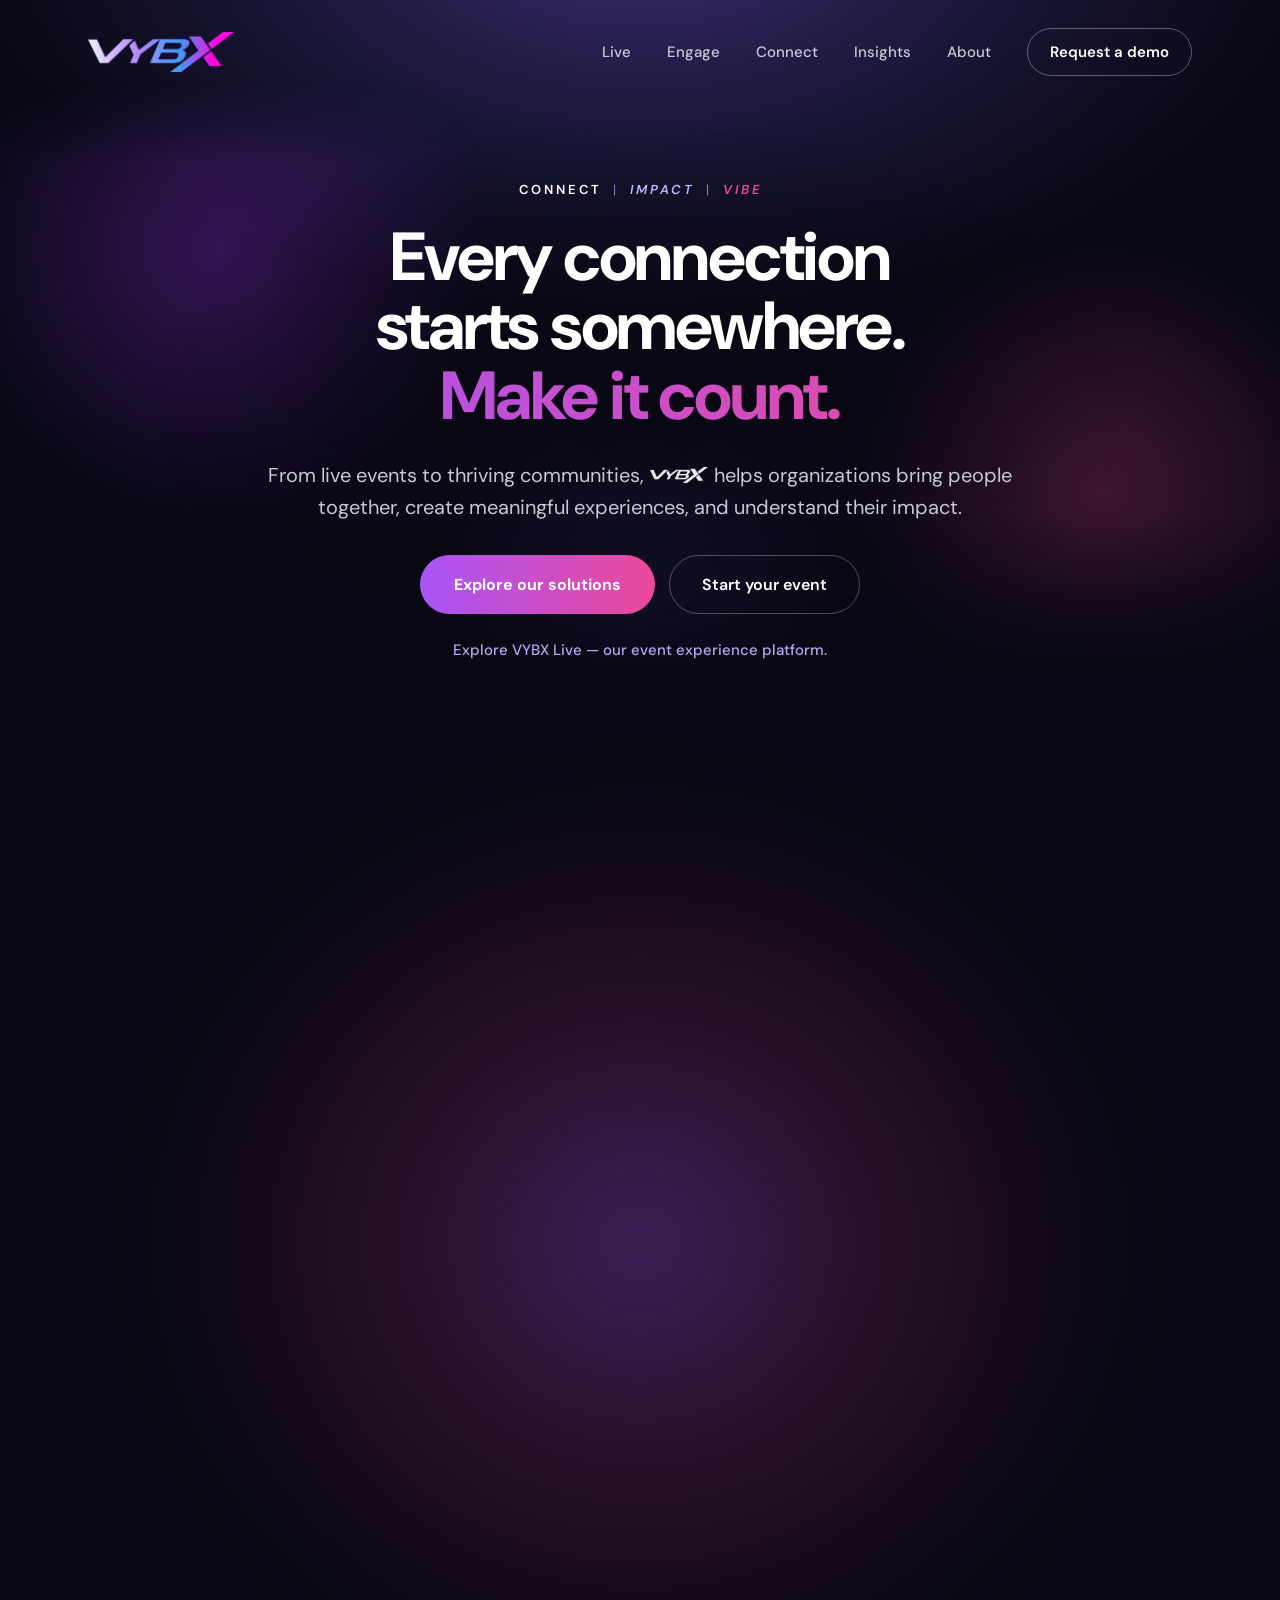
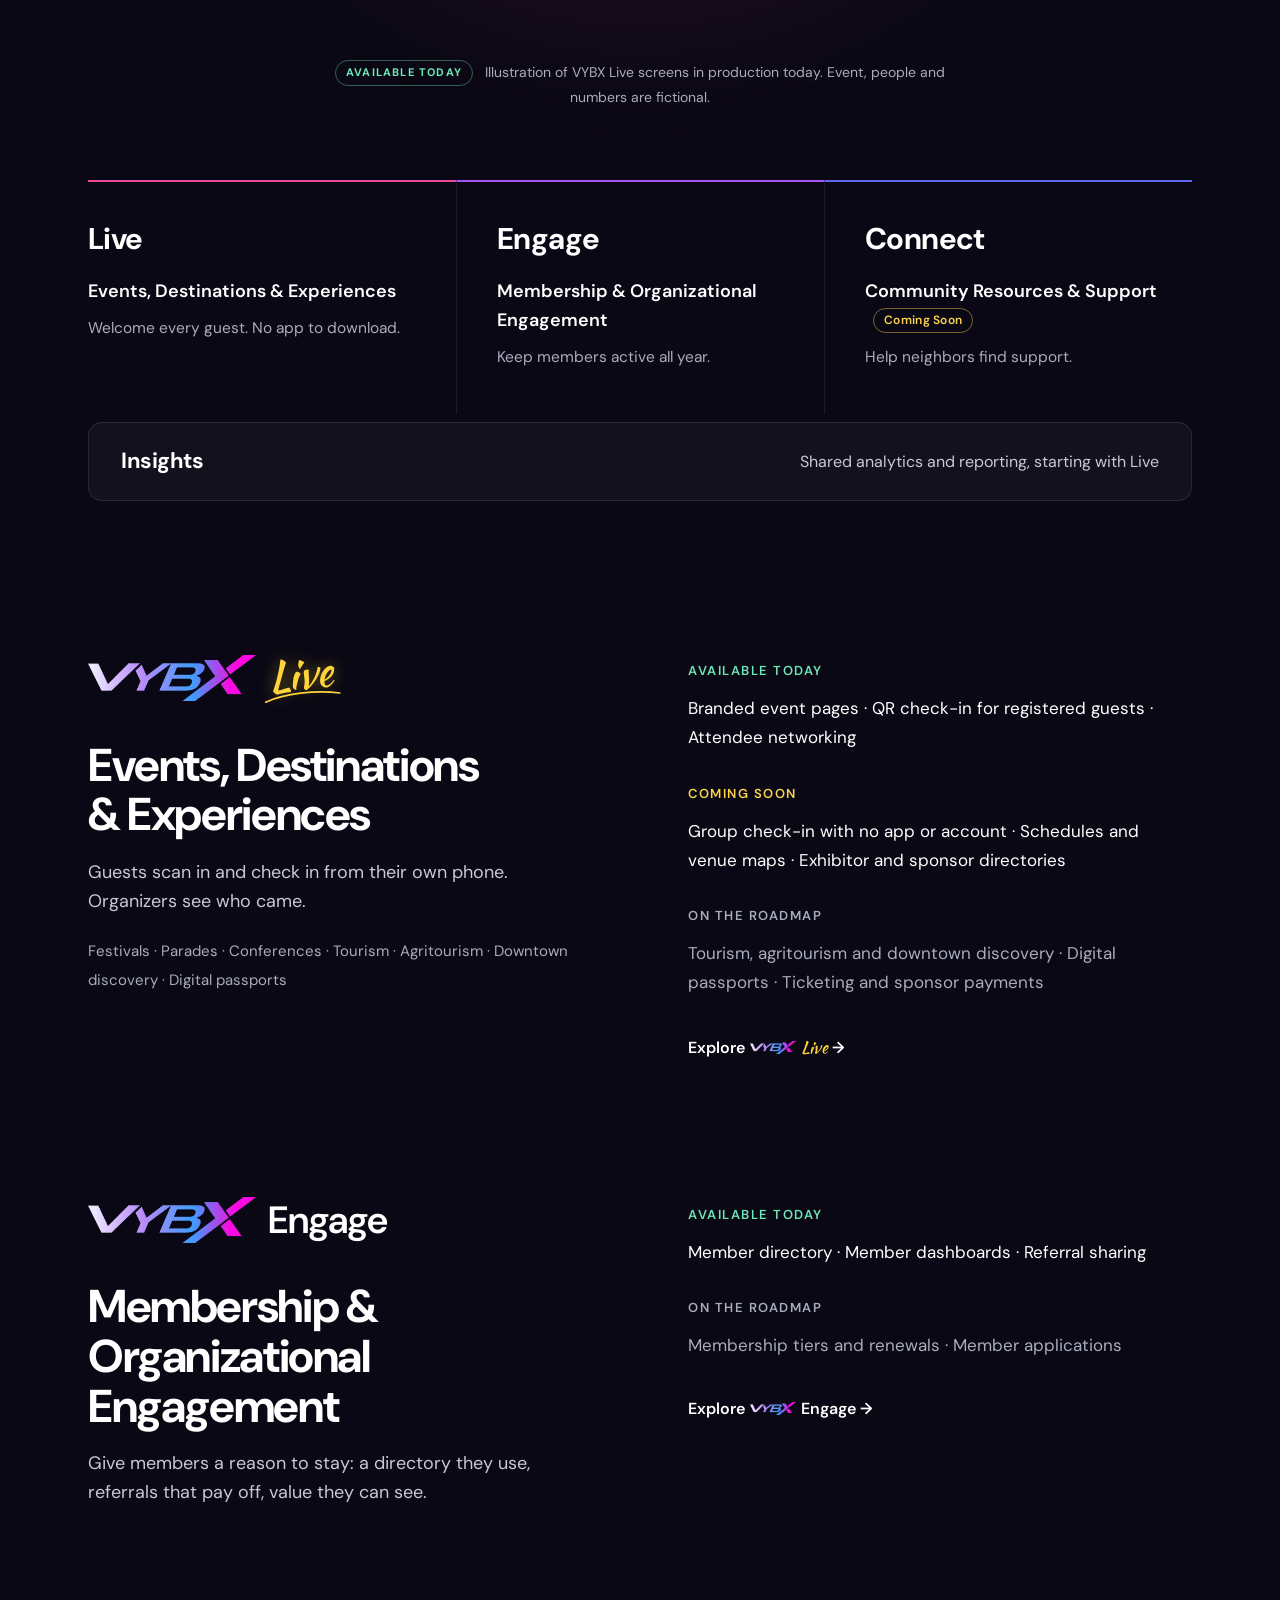
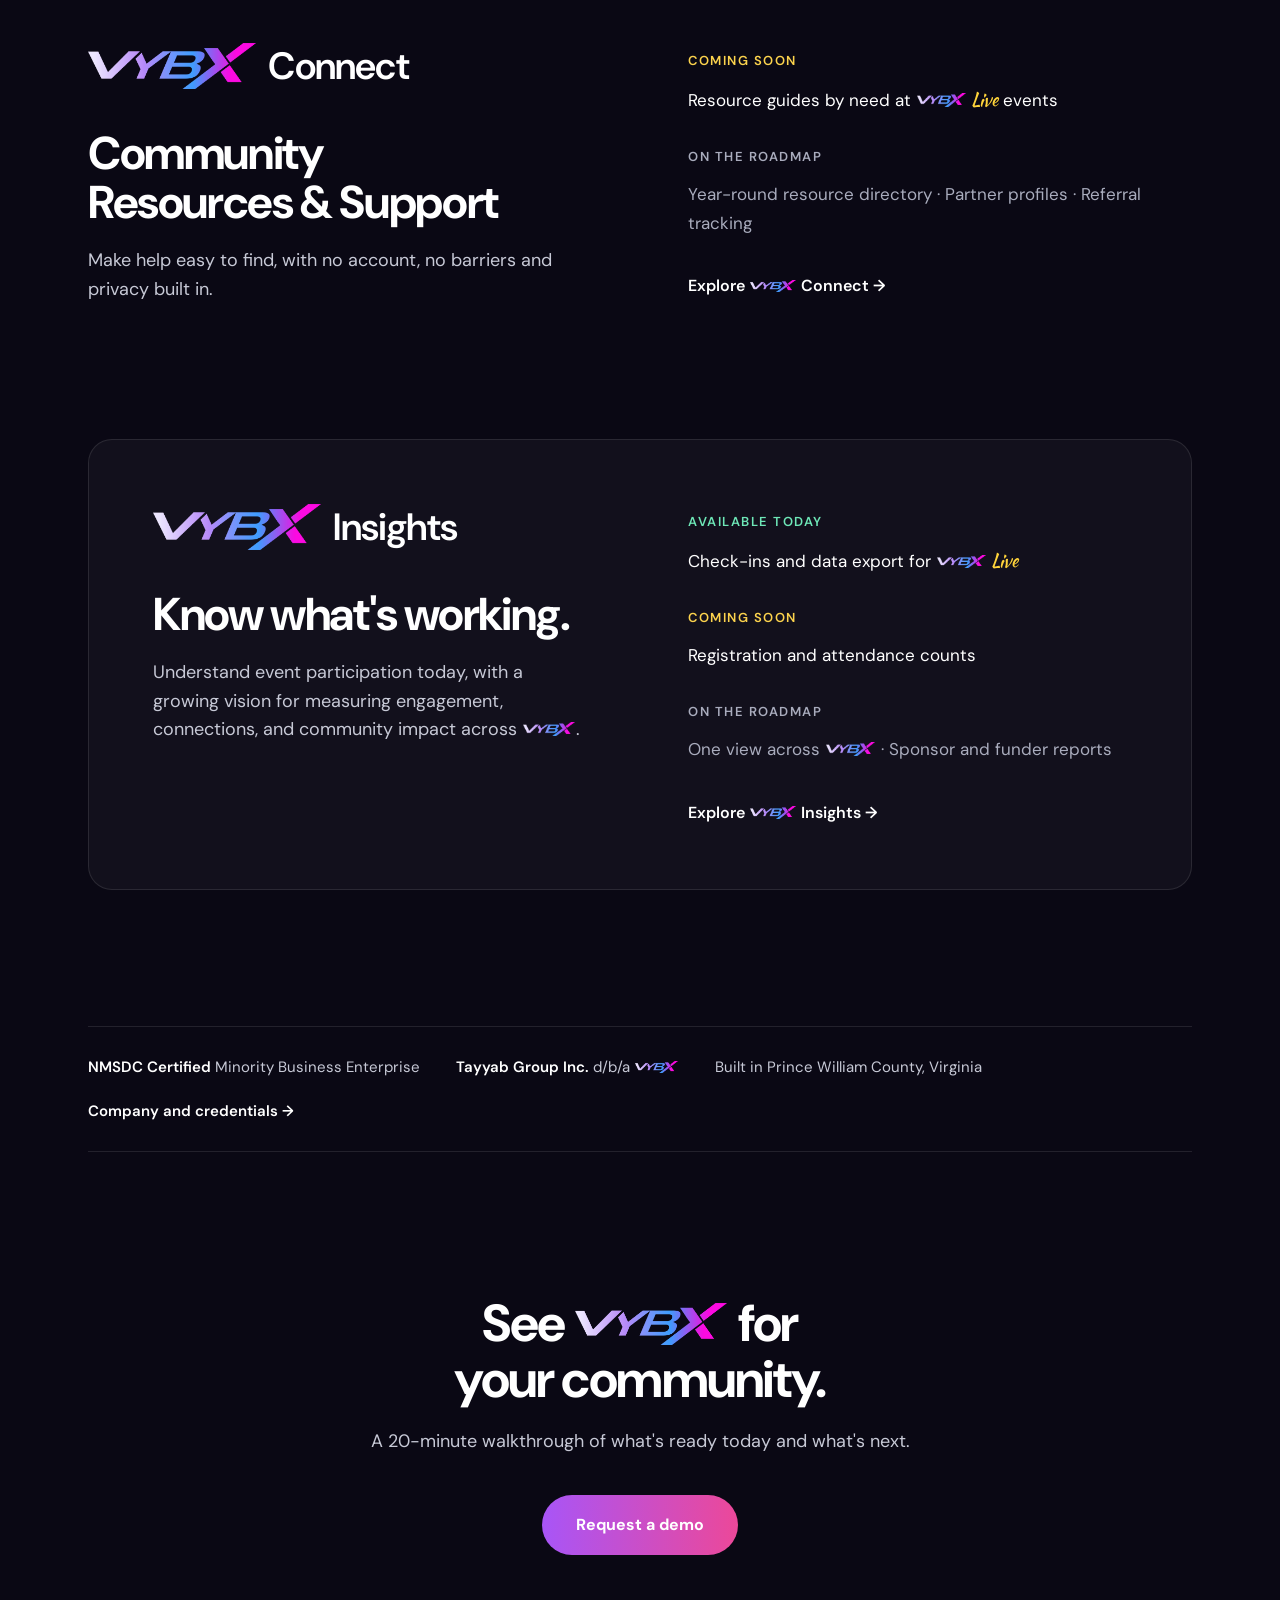
==== commit 5b6331af: "Homepage hero paragraph: white VYBX wordmark inline Co-Authored-By: Claude Opus 5.5 <noreply@anthrop" ====
--- a/index.html
+++ b/index.html
@@ -65,7 +65,7 @@
 <div class="wrap">
 <p class="eyebrow vce" aria-label="Connect, impact, vibe"><span class="c">Connect</span><span class="x" aria-hidden="true">|</span><em class="v">Impact</em><span class="x" aria-hidden="true">|</span><em class="i">Vibe</em></p>
 <h1>Every connection starts somewhere.<span class="grad">Make it count.</span></h1>
-<p class="lede">From live events to thriving communities, VYBX helps organizations bring people together, create meaningful experiences, and understand their impact.</p>
+<p class="lede">From live events to thriving communities, <img class="vx vx-white" src="/assets/brand/compact/vybx-white-compact.png" alt="VYBX"> helps organizations bring people together, create meaningful experiences, and understand their impact.</p>
 <div class="actions">
 <a class="btn" href="#solutions">Explore our solutions</a>
 <a class="btn-ghost" href="/live/#start">Start your event</a>
--- a/assets/site.css
+++ b/assets/site.css
@@ -427,3 +427,4 @@
 .org-signin a:hover { color: #fff; }
 .form-h { font-size: 12px; font-weight: 700; letter-spacing: 1.6px; text-transform: uppercase; color: #C4B5FD; margin: 4px 0 -4px; }
 .lead-form input::placeholder { color: #6E7183; }
+img.vx.vx-white { opacity: .92; }
